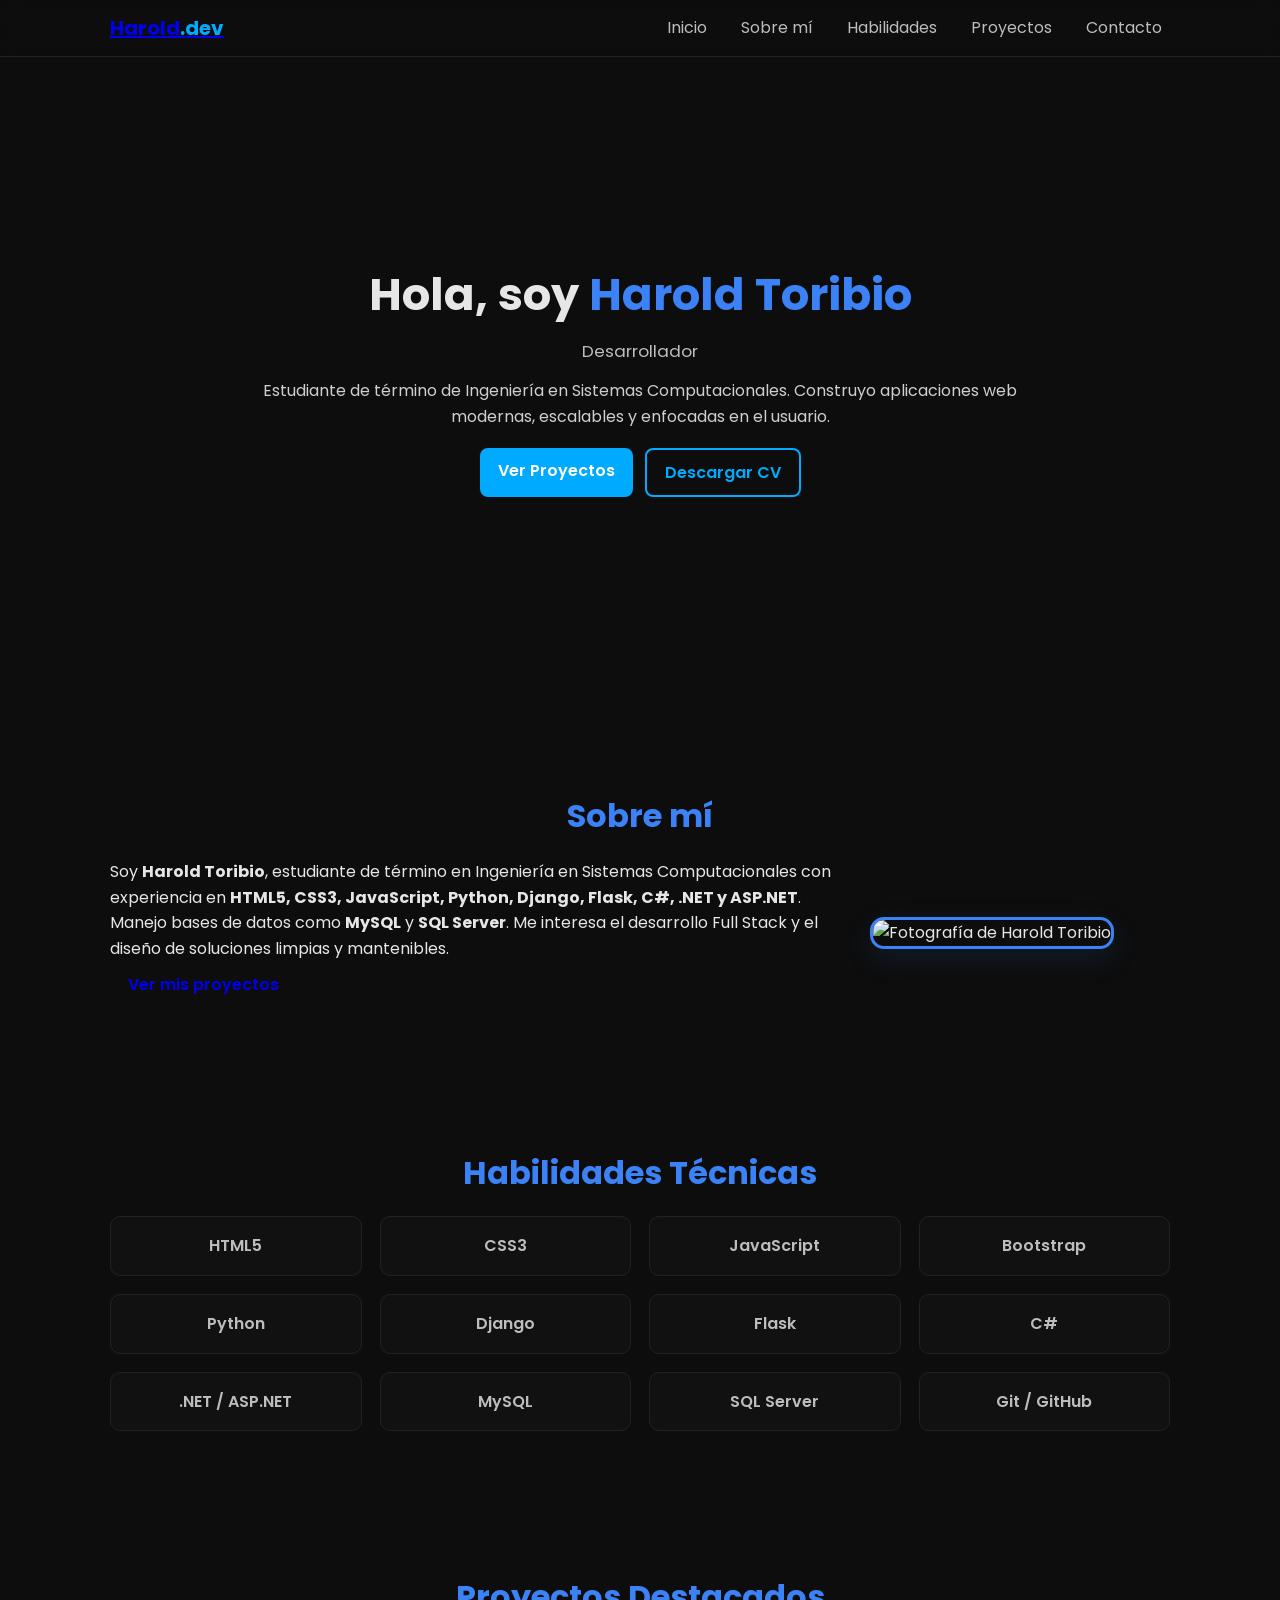
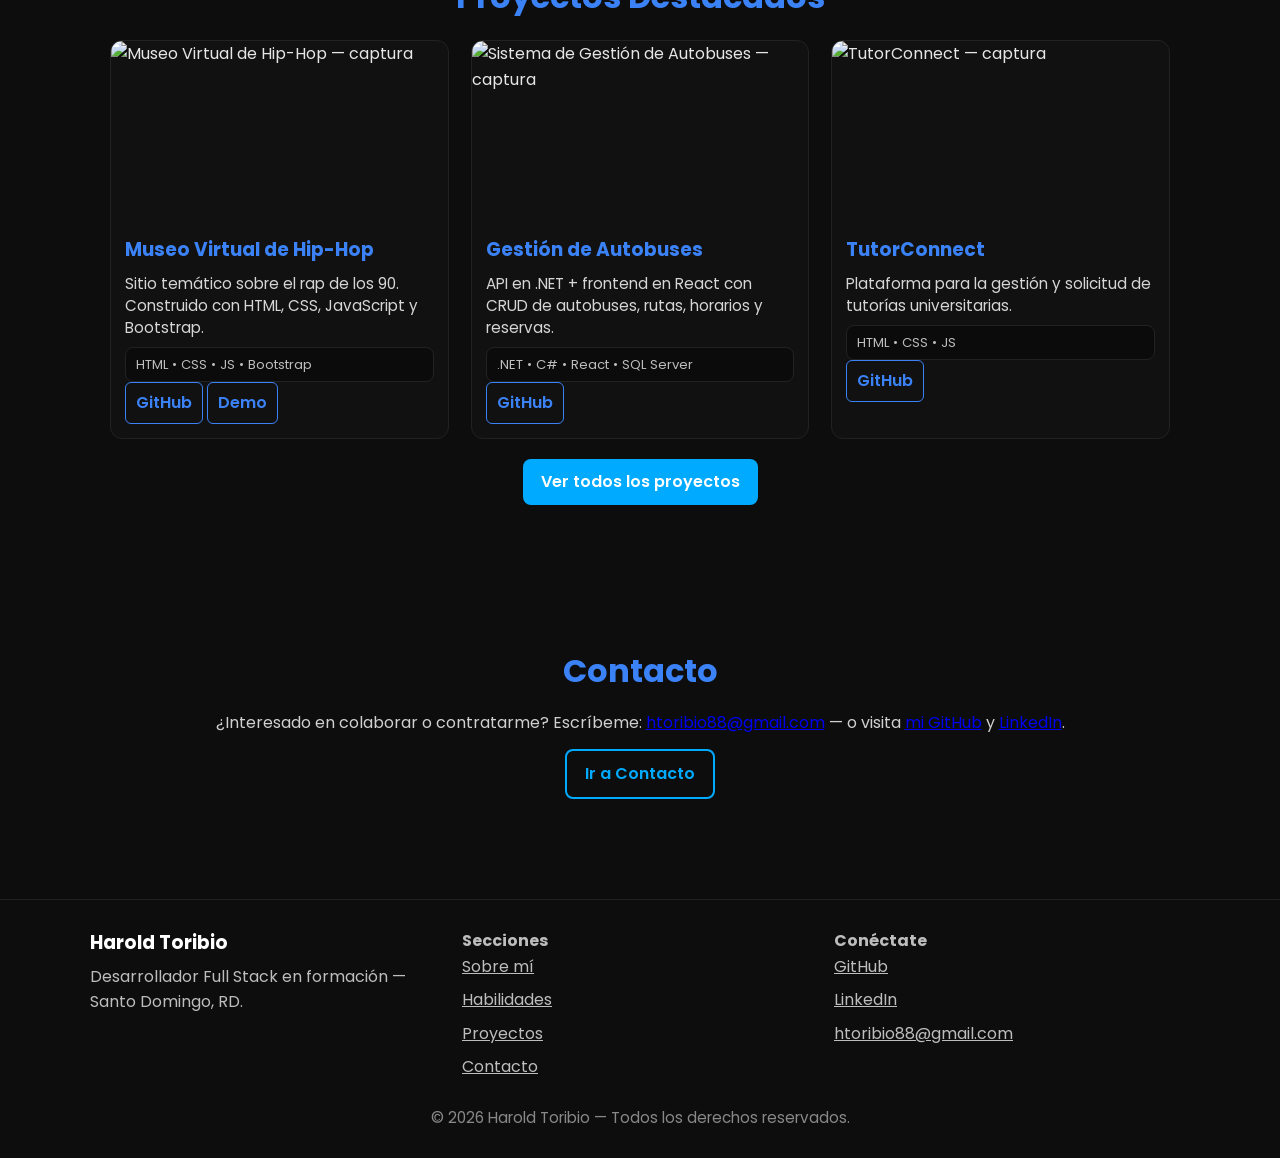
==== index.html @ 95c69c6a "Add files via upload" ====
<!DOCTYPE html>
<html lang="es">
<head>
  <meta charset="utf-8" />
  <meta name="viewport" content="width=device-width, initial-scale=1" />
  <title>Harold Toribio | Desarrollador Full Stack</title>

  <!-- SEO & Social -->
  <meta name="description" content="Portafolio de Harold Toribio — Estudiante de Ingeniería en Sistemas y desarrollador Full Stack. Proyectos en GitHub con .NET, Django, React, Python y JavaScript.">
  <meta name="keywords" content="Harold Toribio, portafolio, desarrollador full stack, Python, JavaScript, .NET, Django, SQL Server, GitHub">
  <meta name="author" content="Harold Toribio">
  <meta property="og:title" content="Portafolio de Harold Toribio">
  <meta property="og:description" content="Proyectos Full Stack, habilidades técnicas y contacto profesional.">
  <meta property="og:type" content="website">
  <meta property="og:url" content="https://haroldtoribio.github.io/">
  <meta property="og:image" content="img/preview.jpg">

  <!-- Favicon -->
  <link rel="icon" href="assets/favicon.png" type="image/png">

  <!-- Fonts & Icons -->
  <link href="https://fonts.googleapis.com/css2?family=Poppins:wght@300;400;600;700&display=swap" rel="stylesheet">
  <link href="https://cdn.jsdelivr.net/npm/remixicon/fonts/remixicon.css" rel="stylesheet">

  <!-- Styles -->
  <link rel="stylesheet" href="style.css">
  <link rel="preload" href="style.css" as="style">

  <!-- Scripts -->
  <script src="main.js" defer></script>
</head>
<body>

  <a class="skip-link" href="#main">Saltar al contenido</a>

  <header role="banner">
    <nav role="navigation" aria-label="Menú principal" class="nav">
      <div class="nav-left">
        <a class="logo" href="index.html">Harold<span class="accent">.dev</span></a>
      </div>

      <button class="menu-btn" aria-label="Abrir menú" aria-expanded="false" aria-controls="primary-navigation">
        <i class="ri-menu-line"></i>
      </button>

      <ul id="primary-navigation" class="nav-links">
        <li><a href="#hero">Inicio</a></li>
        <li><a href="#about">Sobre mí</a></li>
        <li><a href="#skills">Habilidades</a></li>
        <li><a href="#projects">Proyectos</a></li>
        <li><a href="contact.html">Contacto</a></li>
      </ul>
    </nav>
  </header>

  <main id="main" role="main">

    <!-- HERO -->
    <section id="hero" class="hero reveal">
      <div class="container hero-inner">
        <h1>Hola, soy <span class="accent">Harold Toribio</span></h1>
        <p class="typing-text">Desarrollador Full Stack en formación</p>
        <p class="hero-description">
          Estudiante de término de Ingeniería en Sistemas Computacionales. Construyo aplicaciones web modernas, escalables y enfocadas en el usuario.
        </p>

        <div class="hero-actions">
          <a class="btn btn-primary" href="#projects">Ver Proyectos</a>
          <a class="btn btn-secondary" href="Harold-Toribio-CV.pdf" download>Descargar CV</a>
        </div>

        <div class="social-icons" aria-hidden="false">
          <a href="https://github.com/HaroldToribio" target="_blank" aria-label="GitHub"><i class="ri-github-fill"></i></a>
          <a href="https://www.linkedin.com/in/harold-toribio-de-jesus-54bbb8230" target="_blank" aria-label="LinkedIn"><i class="ri-linkedin-box-fill"></i></a>
          <a href="mailto:htoribio88@gmail.com" aria-label="Enviar email"><i class="ri-mail-send-fill"></i></a>
        </div>
      </div>
    </section>

    <!-- ABOUT -->
    <section id="about" class="section reveal" aria-labelledby="about-title">
      <div class="container">
        <h2 id="about-title" class="section-title">Sobre mí</h2>
        <div class="about-inner">
          <div class="about-text">
            <p>
              Soy <strong>Harold Toribio</strong>, estudiante de término en Ingeniería en Sistemas Computacionales con experiencia en
              <strong>HTML5, CSS3, JavaScript, Python, Django, Flask, C#, .NET y ASP.NET</strong>. Manejo bases de datos como <strong>MySQL</strong> y <strong>SQL Server</strong>.
              Me interesa el desarrollo Full Stack y el diseño de soluciones limpias y mantenibles.
            </p>
            <a class="btn btn-about" href="#projects">Ver mis proyectos</a>
          </div>
          <div class="about-img" aria-hidden="true">
            <img src="img/profile.jpg" alt="Fotografía de Harold Toribio" loading="eager">
          </div>
        </div>
      </div>
    </section>

    <!-- SKILLS -->
    <section id="skills" class="section reveal" aria-labelledby="skills-title">
      <div class="container">
        <h2 id="skills-title" class="section-title">Habilidades Técnicas</h2>

        <div class="skills-grid">
          <div class="skill-card">HTML5</div>
          <div class="skill-card">CSS3</div>
          <div class="skill-card">JavaScript</div>
          <div class="skill-card">Bootstrap</div>

          <div class="skill-card">Python</div>
          <div class="skill-card">Django</div>
          <div class="skill-card">Flask</div>

          <div class="skill-card">C#</div>
          <div class="skill-card">.NET / ASP.NET</div>

          <div class="skill-card">MySQL</div>
          <div class="skill-card">SQL Server</div>

          <div class="skill-card">Git / GitHub</div>
        </div>
      </div>
    </section>

    <!-- PROJECTS -->
    <section id="projects" class="section reveal" aria-labelledby="projects-title">
      <div class="container">
        <h2 id="projects-title" class="section-title">Proyectos Destacados</h2>

        <div class="projects-grid">
          <article class="project-card">
            <img src="img/projects/museo.jpg" alt="Museo Virtual de Hip-Hop — captura" loading="lazy">
            <div class="project-content">
              <h3>Museo Virtual de Hip-Hop</h3>
              <p>Sitio temático sobre el rap de los 90. Construido con HTML, CSS, JavaScript y Bootstrap.</p>
              <span class="tech-stack">HTML • CSS • JS • Bootstrap</span>
              <div class="actions">
                <a class="btn btn-project" href="https://github.com/HaroldToribio/MuseoVirtualHipHop" target="_blank" rel="noopener">GitHub</a>
                <a class="btn btn-project" href="#" target="_blank" rel="noopener">Demo</a>
              </div>
            </div>
          </article>

          <article class="project-card">
            <img src="img/projects/buses.jpg" alt="Sistema de Gestión de Autobuses — captura" loading="lazy">
            <div class="project-content">
              <h3>Gestión de Autobuses</h3>
              <p>API en .NET + frontend en React con CRUD de autobuses, rutas, horarios y reservas.</p>
              <span class="tech-stack">.NET • C# • React • SQL Server</span>
              <div class="actions">
                <a class="btn btn-project" href="https://github.com/HaroldToribio/BusManagementSystem" target="_blank" rel="noopener">GitHub</a>
              </div>
            </div>
          </article>

          <article class="project-card">
            <img src="img/projects/tutorconnect.jpg" alt="TutorConnect — captura" loading="lazy">
            <div class="project-content">
              <h3>TutorConnect</h3>
              <p>Plataforma para la gestión y solicitud de tutorías universitarias.</p>
              <span class="tech-stack">HTML • CSS • JS</span>
              <div class="actions">
                <a class="btn btn-project" href="https://github.com/HaroldToribio/TutorConnect" target="_blank" rel="noopener">GitHub</a>
              </div>
            </div>
          </article>
        </div>

        <div style="text-align:center; margin-top:20px;">
          <a class="btn btn-primary" href="projects.html">Ver todos los proyectos</a>
        </div>
      </div>
    </section>

    <!-- CONTACT PREVIEW -->
    <section id="contact-preview" class="section reveal" aria-labelledby="contact-title">
      <div class="container">
        <h2 id="contact-title" class="section-title">Contacto</h2>
        <p style="text-align:center; color:#d0d0d0; max-width:900px; margin:0 auto 14px;">
          ¿Interesado en colaborar o contratarme? Escríbeme: <a href="mailto:htoribio88@gmail.com">htoribio88@gmail.com</a>
          — o visita <a href="https://github.com/HaroldToribio">mi GitHub</a> y <a href="https://www.linkedin.com/in/harold-toribio-de-jesus-54bbb8230">LinkedIn</a>.
        </p>
        <div style="text-align:center;"><a class="btn btn-secondary" href="contact.html">Ir a Contacto</a></div>
      </div>
    </section>

  </main>

  <footer role="contentinfo" class="footer">
    <div class="footer-container">
      <div class="footer-about">
        <h3>Harold Toribio</h3>
        <p>Desarrollador Full Stack en formación — Santo Domingo, RD.</p>
      </div>
      <div class="footer-links">
        <h4>Secciones</h4>
        <ul>
          <li><a href="#about">Sobre mí</a></li>
          <li><a href="#skills">Habilidades</a></li>
          <li><a href="#projects">Proyectos</a></li>
          <li><a href="contact.html">Contacto</a></li>
        </ul>
      </div>
      <div class="footer-social">
        <h4>Conéctate</h4>
        <a href="https://github.com/HaroldToribio" target="_blank" rel="noopener">GitHub</a><br>
        <a href="https://www.linkedin.com/in/harold-toribio-de-jesus-54bbb8230" target="_blank" rel="noopener">LinkedIn</a><br>
        <a href="mailto:htoribio88@gmail.com">htoribio88@gmail.com</a>
      </div>
    </div>

    <p class="footer-copy">© <span id="year"></span> Harold Toribio — Todos los derechos reservados.</p>
  </footer>

  <script>document.getElementById('year').textContent = new Date().getFullYear();</script>
</body>
</html>
---- style.css ----
/* ===========================
   style.css - Portafolio Harold
=========================== */

:root{
  --bg: #0d0d0d;
  --card: #111;
  --muted: #bdbdbd;
  --text: #e6e6e6;
  --accent: #00aaff;
  --accent-2: #3b82f6;
  --border: #222;
  --glass: rgba(14,14,14,0.6);
  --transition: 0.28s ease;
  --container: 1100px;
}

/* Reset */
*{box-sizing:border-box;margin:0;padding:0}
html,body{height:100%}
body{
  font-family:'Poppins',sans-serif;
  background:var(--bg);
  color:var(--text);
  line-height:1.6;
  -webkit-font-smoothing:antialiased;
}

/* Utility */
.container{max-width:var(--container);margin:0 auto;padding:0 20px}
.skip-link{position:absolute;left:10px;top:-50px;background:#000;color:#fff;padding:8px 12px;border-radius:6px;z-index:999}
.skip-link:focus{top:10px}

/* NAV */
header{position:fixed;top:0;left:0;width:100%;background:var(--glass);backdrop-filter:blur(8px);border-bottom:1px solid var(--border);z-index:999}
.nav{max-width:var(--container);margin:0 auto;display:flex;align-items:center;justify-content:space-between;padding:12px 20px}
.logo{font-weight:700;font-size:1.25rem}
.logo .accent{color:var(--accent)}
.menu-btn{display:none;background:transparent;border:none;color:var(--muted);font-size:1.35rem;cursor:pointer}
.nav-links{display:flex;gap:18px;list-style:none;align-items:center}
.nav-links a{color:var(--muted);text-decoration:none;padding:6px 8px;transition:color var(--transition)}
.nav-links a:hover{color:var(--accent)}
.nav-links.active{display:flex}

/* HERO */
.hero{min-height:80vh;display:flex;align-items:center;justify-content:center;padding:120px 0 60px;text-align:center}
.hero-inner{max-width:900px;margin:0 auto}
.hero h1{font-size:2.8rem;margin-bottom:8px}
.accent{color:var(--accent-2)}
.typing-text{font-size:1.05rem;color:var(--muted);height:28px;margin-bottom:12px;white-space:nowrap;overflow:hidden}
.hero-description{color:#cfcfcf;margin-top:12px;max-width:760px;margin-left:auto;margin-right:auto}
.hero-actions{margin-top:18px;display:flex;gap:12px;justify-content:center;flex-wrap:wrap}

/* Buttons */
.btn{display:inline-block;padding:10px 18px;border-radius:8px;font-weight:600;cursor:pointer;text-decoration:none}
.btn-primary{background:var(--accent);color:#fff}
.btn-primary:hover{transform:translateY(-3px);background:#0088cc}
.btn-secondary{background:transparent;color:var(--accent);border:2px solid var(--accent)}
.btn-secondary:hover{background:var(--accent);color:#000}
.btn-project{padding:7px 10px;border-radius:6px;background:transparent;border:1px solid var(--accent-2);color:var(--accent-2);text-decoration:none}
.btn-project:hover{background:var(--accent-2);color:#000}

/* Social icons */
.social-icons{display:flex;gap:10px;justify-content:center;margin-top:12px}
.social-icons a{color:var(--muted);font-size:1.2rem;padding:6px;border-radius:8px}
.social-icons a:hover{color:var(--accent-2);transform:translateY(-3px)}

/* Sections */
.section{padding:70px 0}
.section-title{text-align:center;font-size:2rem;color:var(--accent-2);margin-bottom:14px}

/* ABOUT */
.about-inner{display:flex;gap:30px;align-items:center;justify-content:space-between;margin-top:18px}
.about-text{flex:1}
.about-img{flex:0 0 300px}
.about-img img{width:300px;height:300px;object-fit:cover;border-radius:14px;border:3px solid var(--accent-2);box-shadow:0 10px 30px rgba(59,130,246,0.12)}

/* SKILLS */
.skills-grid{display:grid;grid-template-columns:repeat(auto-fit,minmax(140px,1fr));gap:18px;max-width:var(--container);margin:18px auto 0}
.skill-card{background:var(--card);border:1px solid var(--border);padding:16px;border-radius:10px;text-align:center;font-weight:600;color:var(--muted);transition:transform var(--transition),box-shadow var(--transition)}
.skill-card:hover{transform:translateY(-6px);box-shadow:0 12px 30px rgba(0,0,0,0.5);border-color:var(--accent-2);color:#fff}

/* PROJECTS */
.projects-grid{display:grid;grid-template-columns:repeat(auto-fit,minmax(300px,1fr));gap:22px;max-width:var(--container);margin:18px auto 0}
.project-card{background:var(--card);border:1px solid var(--border);border-radius:12px;overflow:hidden;display:flex;flex-direction:column;transition:transform var(--transition),box-shadow var(--transition),border-color var(--transition)}
.project-card img{width:100%;height:180px;object-fit:cover;display:block}
.project-content{padding:14px;display:flex;flex-direction:column;flex:1}
.project-content h3{color:var(--accent-2);margin-bottom:8px}
.project-content p{color:#d6d6d6;font-size:0.95rem;line-height:1.45;margin-bottom:8px}
.tech-stack{display:inline-block;background:#0b0b0b;padding:6px 10px;border-radius:8px;font-size:0.82rem;color:var(--muted);border:1px solid var(--border)}
.project-card:hover{transform:translateY(-8px);border-color:var(--accent-2);box-shadow:0 14px 40px rgba(59,130,246,0.12)}

/* CONTACT PREVIEW */
.contact-preview p{color:#d0d0d0;text-align:center}

/* FOOTER */
.footer{border-top:1px solid var(--border);padding:28px 20px;margin-top:30px;color:#bdbdbd}
.footer-container{max-width:var(--container);margin:0 auto;display:grid;grid-template-columns:repeat(auto-fit,minmax(220px,1fr));gap:16px;padding-bottom:10px}
.footer-about h3{color:#fff;margin-bottom:6px}
.footer-links ul{list-style:none;padding:0}
.footer-links ul li{margin-bottom:8px}
.footer-links a{color:var(--muted)}
.footer-social a{color:var(--muted);display:inline-block;margin-bottom:8px}
.footer-copy{text-align:center;color:#888;font-size:0.95rem;margin-top:8px}

/* REVEAL ANIMATION */
.reveal{opacity:0;transform:translateY(24px);transition:opacity 0.7s ease,transform 0.7s ease}
.reveal.active{opacity:1;transform:translateY(0)}

/* TYPING fallback */
.typing-text{white-space:nowrap;overflow:hidden}

/* Focus visible */
:focus{outline:3px solid #3498db;outline-offset:4px}

/* Prefers reduced motion */
@media (prefers-reduced-motion: reduce){*{animation:none!important;transition:none!important;scroll-behavior:auto!important}}

/* RESPONSIVE */
/* mobile */
@media (max-width:760px){
  .menu-btn{display:block}
  .nav-links{display:none;position:absolute;top:64px;right:18px;background:#0b0b0b;padding:16px;border-radius:8px;flex-direction:column;gap:10px;width:220px}
  .nav-links.active{display:flex}
  .about-inner{flex-direction:column-reverse;gap:18px;text-align:center}
  .about-img{width:220px;flex:0 0 220px;margin:0 auto}
  .skills-grid{grid-template-columns:repeat(2,1fr)}
  .projects-grid{grid-template-columns:1fr}
  section{padding:60px 16px}
}
/* very small */
@media (max-width:420px){
  .hero h1{font-size:1.6rem}
  .about-img{width:160px;flex:0 0 160px}
  .skill-card{padding:12px}
}

/* Additional responsive breakpoints */
@media (min-width: 761px) and (max-width: 1000px){
  .skills-grid{grid-template-columns:repeat(3,1fr)}
  .projects-grid{grid-template-columns:repeat(2,1fr)}
}
@media (min-width: 1001px) and (max-width: 1400px){
  .skills-grid{grid-template-columns:repeat(4,1fr)}
  .projects-grid{grid-template-columns:repeat(3,1fr)}
}
---- style.css ----
/* ===========================
   style.css - Portafolio Harold
=========================== */

:root{
  --bg: #0d0d0d;
  --card: #111;
  --muted: #bdbdbd;
  --text: #e6e6e6;
  --accent: #00aaff;
  --accent-2: #3b82f6;
  --border: #222;
  --glass: rgba(14,14,14,0.6);
  --transition: 0.28s ease;
  --container: 1100px;
}

/* Reset */
*{box-sizing:border-box;margin:0;padding:0}
html,body{height:100%}
body{
  font-family:'Poppins',sans-serif;
  background:var(--bg);
  color:var(--text);
  line-height:1.6;
  -webkit-font-smoothing:antialiased;
}

/* Utility */
.container{max-width:var(--container);margin:0 auto;padding:0 20px}
.skip-link{position:absolute;left:10px;top:-50px;background:#000;color:#fff;padding:8px 12px;border-radius:6px;z-index:999}
.skip-link:focus{top:10px}

/* NAV */
header{position:fixed;top:0;left:0;width:100%;background:var(--glass);backdrop-filter:blur(8px);border-bottom:1px solid var(--border);z-index:999}
.nav{max-width:var(--container);margin:0 auto;display:flex;align-items:center;justify-content:space-between;padding:12px 20px}
.logo{font-weight:700;font-size:1.25rem}
.logo .accent{color:var(--accent)}
.menu-btn{display:none;background:transparent;border:none;color:var(--muted);font-size:1.35rem;cursor:pointer}
.nav-links{display:flex;gap:18px;list-style:none;align-items:center}
.nav-links a{color:var(--muted);text-decoration:none;padding:6px 8px;transition:color var(--transition)}
.nav-links a:hover{color:var(--accent)}
.nav-links.active{display:flex}

/* HERO */
.hero{min-height:80vh;display:flex;align-items:center;justify-content:center;padding:120px 0 60px;text-align:center}
.hero-inner{max-width:900px;margin:0 auto}
.hero h1{font-size:2.8rem;margin-bottom:8px}
.accent{color:var(--accent-2)}
.typing-text{font-size:1.05rem;color:var(--muted);height:28px;margin-bottom:12px;white-space:nowrap;overflow:hidden}
.hero-description{color:#cfcfcf;margin-top:12px;max-width:760px;margin-left:auto;margin-right:auto}
.hero-actions{margin-top:18px;display:flex;gap:12px;justify-content:center;flex-wrap:wrap}

/* Buttons */
.btn{display:inline-block;padding:10px 18px;border-radius:8px;font-weight:600;cursor:pointer;text-decoration:none}
.btn-primary{background:var(--accent);color:#fff}
.btn-primary:hover{transform:translateY(-3px);background:#0088cc}
.btn-secondary{background:transparent;color:var(--accent);border:2px solid var(--accent)}
.btn-secondary:hover{background:var(--accent);color:#000}
.btn-project{padding:7px 10px;border-radius:6px;background:transparent;border:1px solid var(--accent-2);color:var(--accent-2);text-decoration:none}
.btn-project:hover{background:var(--accent-2);color:#000}

/* Social icons */
.social-icons{display:flex;gap:10px;justify-content:center;margin-top:12px}
.social-icons a{color:var(--muted);font-size:1.2rem;padding:6px;border-radius:8px}
.social-icons a:hover{color:var(--accent-2);transform:translateY(-3px)}

/* Sections */
.section{padding:70px 0}
.section-title{text-align:center;font-size:2rem;color:var(--accent-2);margin-bottom:14px}

/* ABOUT */
.about-inner{display:flex;gap:30px;align-items:center;justify-content:space-between;margin-top:18px}
.about-text{flex:1}
.about-img{flex:0 0 300px}
.about-img img{width:300px;height:300px;object-fit:cover;border-radius:14px;border:3px solid var(--accent-2);box-shadow:0 10px 30px rgba(59,130,246,0.12)}

/* SKILLS */
.skills-grid{display:grid;grid-template-columns:repeat(auto-fit,minmax(140px,1fr));gap:18px;max-width:var(--container);margin:18px auto 0}
.skill-card{background:var(--card);border:1px solid var(--border);padding:16px;border-radius:10px;text-align:center;font-weight:600;color:var(--muted);transition:transform var(--transition),box-shadow var(--transition)}
.skill-card:hover{transform:translateY(-6px);box-shadow:0 12px 30px rgba(0,0,0,0.5);border-color:var(--accent-2);color:#fff}

/* PROJECTS */
.projects-grid{display:grid;grid-template-columns:repeat(auto-fit,minmax(300px,1fr));gap:22px;max-width:var(--container);margin:18px auto 0}
.project-card{background:var(--card);border:1px solid var(--border);border-radius:12px;overflow:hidden;display:flex;flex-direction:column;transition:transform var(--transition),box-shadow var(--transition),border-color var(--transition)}
.project-card img{width:100%;height:180px;object-fit:cover;display:block}
.project-content{padding:14px;display:flex;flex-direction:column;flex:1}
.project-content h3{color:var(--accent-2);margin-bottom:8px}
.project-content p{color:#d6d6d6;font-size:0.95rem;line-height:1.45;margin-bottom:8px}
.tech-stack{display:inline-block;background:#0b0b0b;padding:6px 10px;border-radius:8px;font-size:0.82rem;color:var(--muted);border:1px solid var(--border)}
.project-card:hover{transform:translateY(-8px);border-color:var(--accent-2);box-shadow:0 14px 40px rgba(59,130,246,0.12)}

/* CONTACT PREVIEW */
.contact-preview p{color:#d0d0d0;text-align:center}

/* FOOTER */
.footer{border-top:1px solid var(--border);padding:28px 20px;margin-top:30px;color:#bdbdbd}
.footer-container{max-width:var(--container);margin:0 auto;display:grid;grid-template-columns:repeat(auto-fit,minmax(220px,1fr));gap:16px;padding-bottom:10px}
.footer-about h3{color:#fff;margin-bottom:6px}
.footer-links ul{list-style:none;padding:0}
.footer-links ul li{margin-bottom:8px}
.footer-links a{color:var(--muted)}
.footer-social a{color:var(--muted);display:inline-block;margin-bottom:8px}
.footer-copy{text-align:center;color:#888;font-size:0.95rem;margin-top:8px}

/* REVEAL ANIMATION */
.reveal{opacity:0;transform:translateY(24px);transition:opacity 0.7s ease,transform 0.7s ease}
.reveal.active{opacity:1;transform:translateY(0)}

/* TYPING fallback */
.typing-text{white-space:nowrap;overflow:hidden}

/* Focus visible */
:focus{outline:3px solid #3498db;outline-offset:4px}

/* Prefers reduced motion */
@media (prefers-reduced-motion: reduce){*{animation:none!important;transition:none!important;scroll-behavior:auto!important}}

/* RESPONSIVE */
/* mobile */
@media (max-width:760px){
  .menu-btn{display:block}
  .nav-links{display:none;position:absolute;top:64px;right:18px;background:#0b0b0b;padding:16px;border-radius:8px;flex-direction:column;gap:10px;width:220px}
  .nav-links.active{display:flex}
  .about-inner{flex-direction:column-reverse;gap:18px;text-align:center}
  .about-img{width:220px;flex:0 0 220px;margin:0 auto}
  .skills-grid{grid-template-columns:repeat(2,1fr)}
  .projects-grid{grid-template-columns:1fr}
  section{padding:60px 16px}
}
/* very small */
@media (max-width:420px){
  .hero h1{font-size:1.6rem}
  .about-img{width:160px;flex:0 0 160px}
  .skill-card{padding:12px}
}

/* Additional responsive breakpoints */
@media (min-width: 761px) and (max-width: 1000px){
  .skills-grid{grid-template-columns:repeat(3,1fr)}
  .projects-grid{grid-template-columns:repeat(2,1fr)}
}
@media (min-width: 1001px) and (max-width: 1400px){
  .skills-grid{grid-template-columns:repeat(4,1fr)}
  .projects-grid{grid-template-columns:repeat(3,1fr)}
}
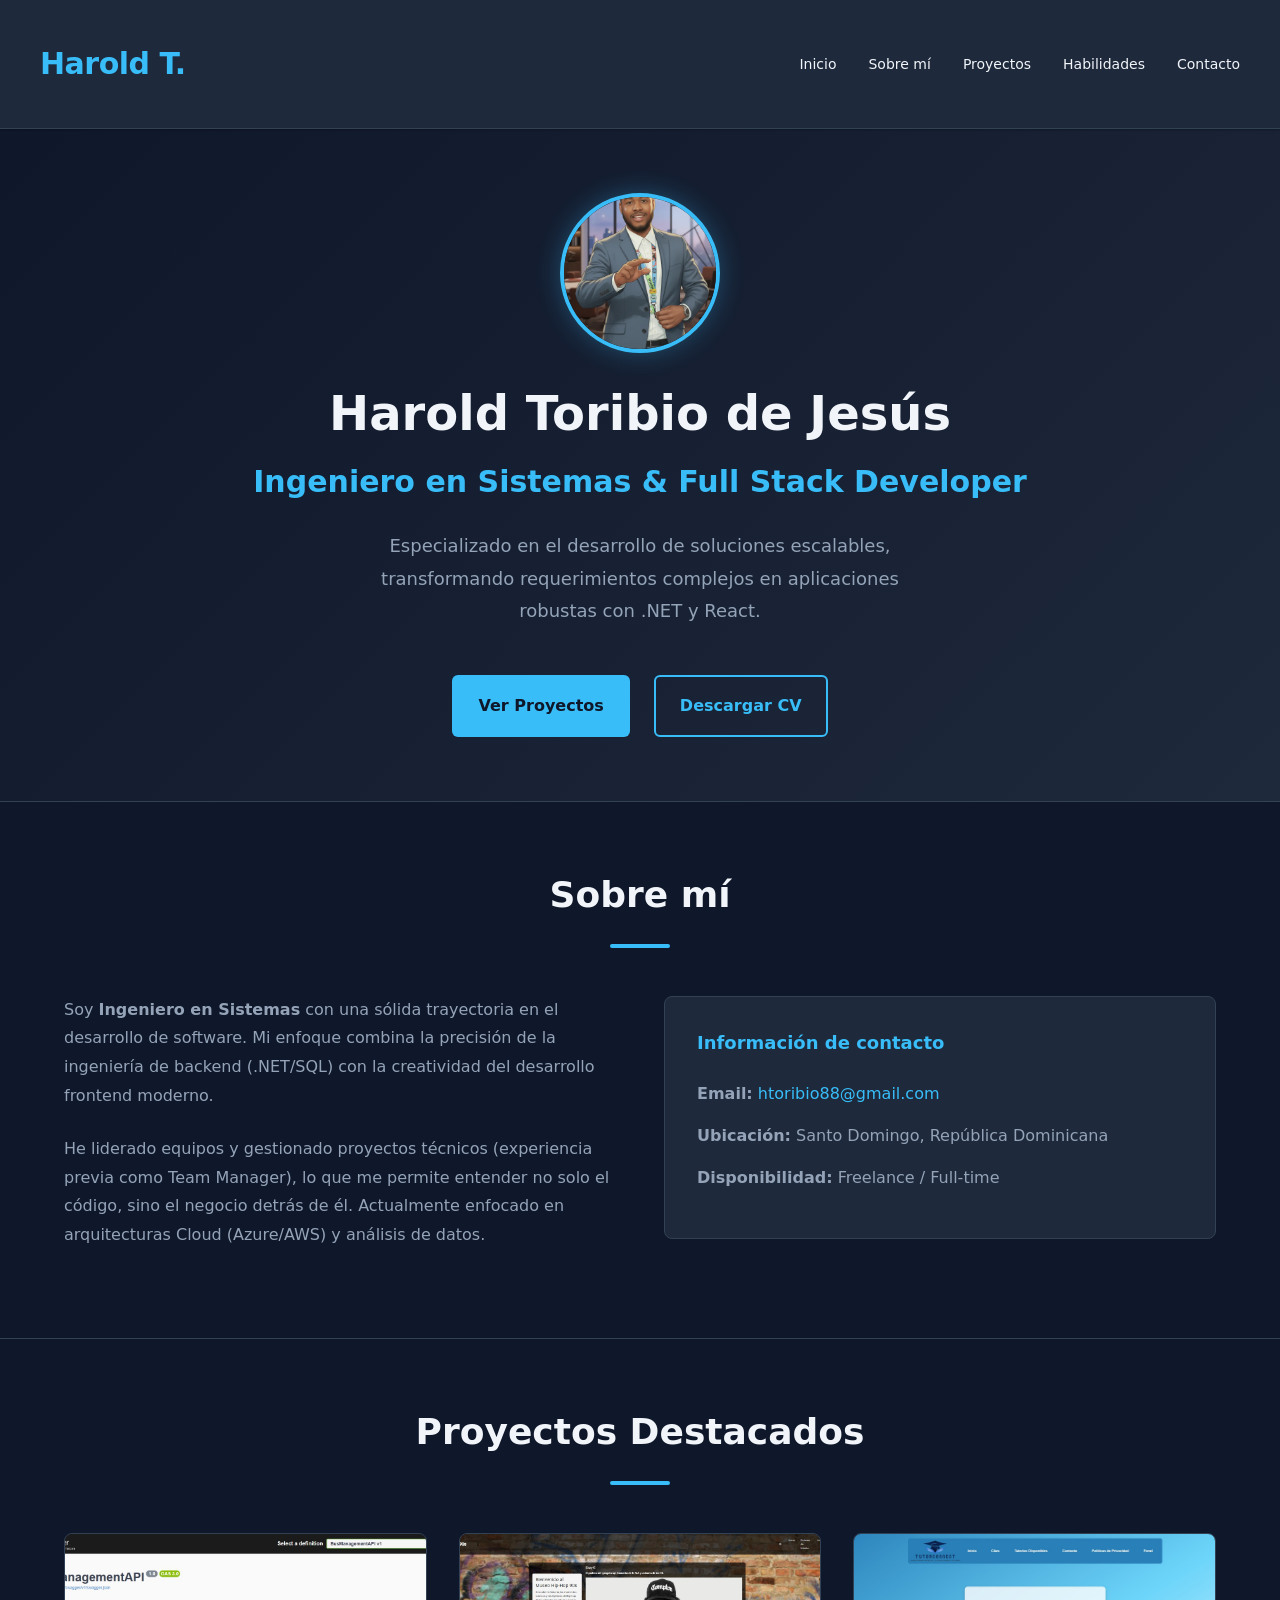
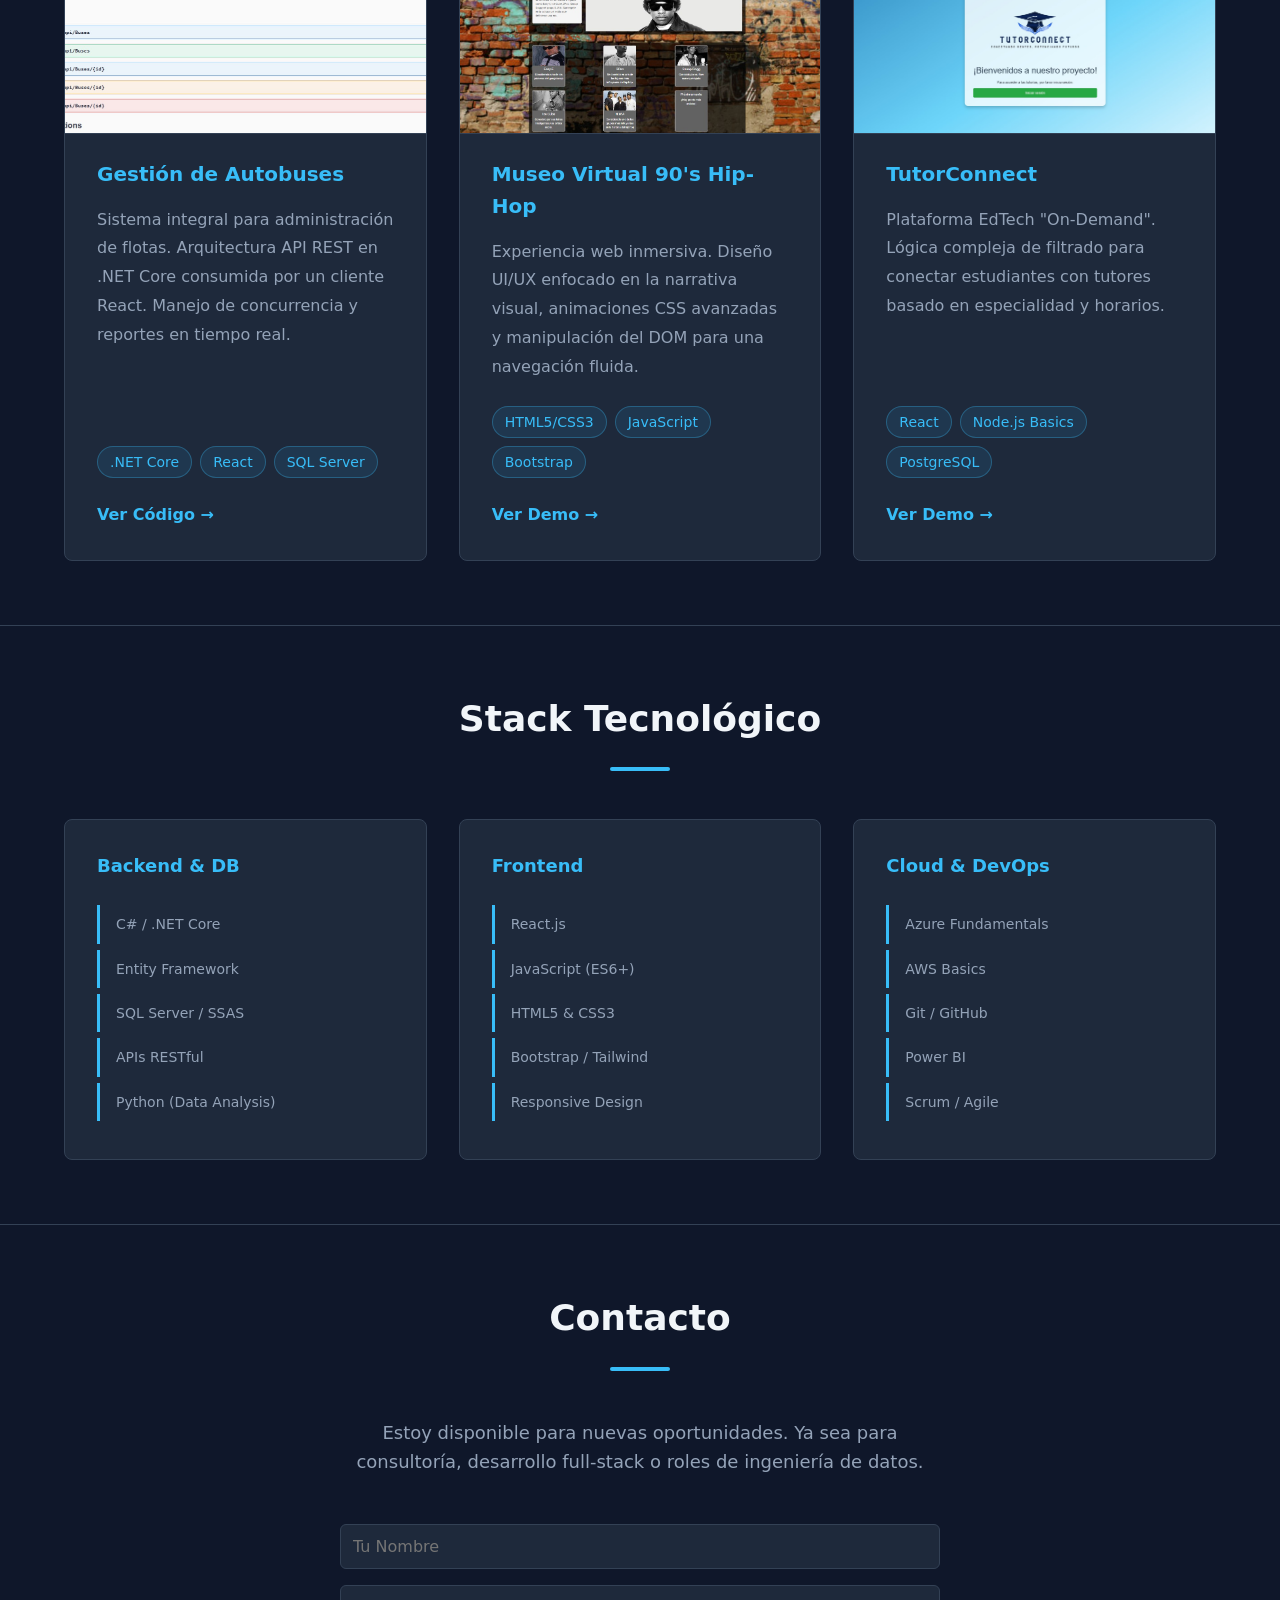
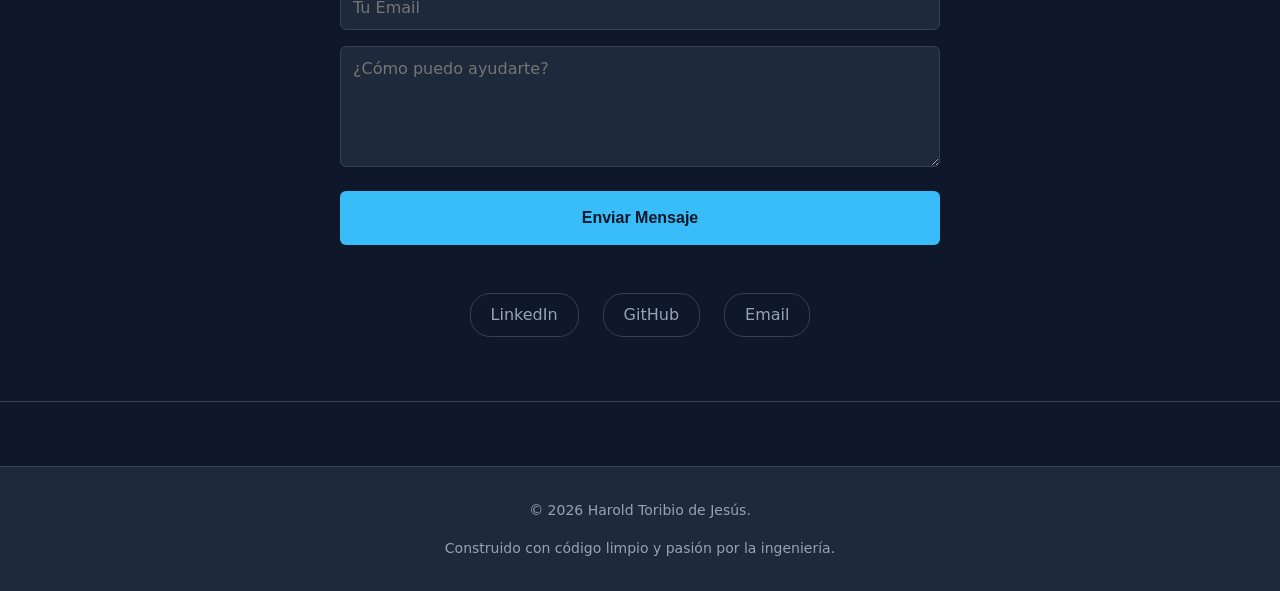
==== commit 11ec3d69: "Portafolio v2 - Reconstruccion completa" ====
--- a/index.html
+++ b/index.html
@@ -1,218 +1,236 @@
 <!DOCTYPE html>
 <html lang="es">
 <head>
-  <meta charset="utf-8" />
-  <meta name="viewport" content="width=device-width, initial-scale=1" />
-  <title>Harold Toribio | Desarrollador Full Stack</title>
-
-  <!-- SEO & Social -->
-  <meta name="description" content="Portafolio de Harold Toribio — Estudiante de Ingeniería en Sistemas y desarrollador Full Stack. Proyectos en GitHub con .NET, Django, React, Python y JavaScript.">
-  <meta name="keywords" content="Harold Toribio, portafolio, desarrollador full stack, Python, JavaScript, .NET, Django, SQL Server, GitHub">
-  <meta name="author" content="Harold Toribio">
-  <meta property="og:title" content="Portafolio de Harold Toribio">
-  <meta property="og:description" content="Proyectos Full Stack, habilidades técnicas y contacto profesional.">
-  <meta property="og:type" content="website">
-  <meta property="og:url" content="https://haroldtoribio.github.io/">
-  <meta property="og:image" content="img/preview.jpg">
-
-  <!-- Favicon -->
-  <link rel="icon" href="assets/favicon.png" type="image/png">
-
-  <!-- Fonts & Icons -->
-  <link href="https://fonts.googleapis.com/css2?family=Poppins:wght@300;400;600;700&display=swap" rel="stylesheet">
-  <link href="https://cdn.jsdelivr.net/npm/remixicon/fonts/remixicon.css" rel="stylesheet">
-
-  <!-- Styles -->
+  <meta charset="UTF-8">
+  <meta name="viewport" content="width=device-width, initial-scale=1.0">
+  
+  <meta name="description" content="Portafolio de Harold Toribio - Ingeniero en Sistemas & Full Stack Developer especializado en .NET y React.">
+  <meta property="og:title" content="Harold Toribio | Full Stack Developer">
+  <meta property="og:description" content="Ingeniero en Sistemas especializado en soluciones escalables .NET y React. Mira mis proyectos.">
+  <meta property="og:image" content="img/profile.webp"> <meta property="og:type" content="website">
+
+  <title>Harold Toribio | Full Stack Developer</title>
+  
   <link rel="stylesheet" href="style.css">
-  <link rel="preload" href="style.css" as="style">
-
-  <!-- Scripts -->
-  <script src="main.js" defer></script>
+  
+  <link rel="icon" type="image/png" href="img/icons/favicon.png"> 
 </head>
 <body>
 
-  <a class="skip-link" href="#main">Saltar al contenido</a>
-
-  <header role="banner">
-    <nav role="navigation" aria-label="Menú principal" class="nav">
-      <div class="nav-left">
-        <a class="logo" href="index.html">Harold<span class="accent">.dev</span></a>
-      </div>
-
-      <button class="menu-btn" aria-label="Abrir menú" aria-expanded="false" aria-controls="primary-navigation">
-        <i class="ri-menu-line"></i>
+  <header class="header">
+    <nav class="navbar container">
+      <div class="logo">Harold T.</div>
+      
+      <button class="menu-toggle" id="menuToggle" aria-label="Abrir menú">
+        <span></span>
+        <span></span>
+        <span></span>
       </button>
 
-      <ul id="primary-navigation" class="nav-links">
-        <li><a href="#hero">Inicio</a></li>
-        <li><a href="#about">Sobre mí</a></li>
-        <li><a href="#skills">Habilidades</a></li>
-        <li><a href="#projects">Proyectos</a></li>
-        <li><a href="contact.html">Contacto</a></li>
+      <ul class="nav-menu" id="navMenu">
+        <li><a href="#inicio">Inicio</a></li>
+        <li><a href="#sobre-mi">Sobre mí</a></li>
+        <li><a href="#proyectos">Proyectos</a></li>
+        <li><a href="#habilidades">Habilidades</a></li>
+        <li><a href="#contacto">Contacto</a></li>
       </ul>
     </nav>
   </header>
 
-  <main id="main" role="main">
-
-    <!-- HERO -->
-    <section id="hero" class="hero reveal">
-      <div class="container hero-inner">
-        <h1>Hola, soy <span class="accent">Harold Toribio</span></h1>
-        <p class="typing-text">Desarrollador Full Stack en formación</p>
-        <p class="hero-description">
-          Estudiante de término de Ingeniería en Sistemas Computacionales. Construyo aplicaciones web modernas, escalables y enfocadas en el usuario.
-        </p>
-
-        <div class="hero-actions">
-          <a class="btn btn-primary" href="#projects">Ver Proyectos</a>
-          <a class="btn btn-secondary" href="Harold-Toribio-CV.pdf" download>Descargar CV</a>
-        </div>
-
-        <div class="social-icons" aria-hidden="false">
-          <a href="https://github.com/HaroldToribio" target="_blank" aria-label="GitHub"><i class="ri-github-fill"></i></a>
-          <a href="https://www.linkedin.com/in/harold-toribio-de-jesus-54bbb8230" target="_blank" aria-label="LinkedIn"><i class="ri-linkedin-box-fill"></i></a>
-          <a href="mailto:htoribio88@gmail.com" aria-label="Enviar email"><i class="ri-mail-send-fill"></i></a>
-        </div>
-      </div>
-    </section>
-
-    <!-- ABOUT -->
-    <section id="about" class="section reveal" aria-labelledby="about-title">
-      <div class="container">
-        <h2 id="about-title" class="section-title">Sobre mí</h2>
-        <div class="about-inner">
+  <main>
+    <section id="inicio" class="hero">
+      <div class="container">
+        <div class="hero-content">
+          
+          <div class="hero-profile-img">
+            <img src="img/profile.webp" alt="Harold Toribio" onerror="this.src='img/profile.jpg'">
+          </div>
+
+          <h1 class="hero-title">Harold Toribio de Jesús</h1>
+          <p class="hero-subtitle">Ingeniero en Sistemas &amp; Full Stack Developer</p>
+          <p class="hero-description">
+            Especializado en el desarrollo de soluciones escalables, transformando requerimientos complejos en aplicaciones robustas con .NET y React.
+          </p>
+          
+          <div class="hero-buttons">
+            <a href="#proyectos" class="btn btn-primary">Ver Proyectos</a>
+            <a href="Harold-Toribio-CV.pdf" class="btn btn-secondary" download>Descargar CV</a>
+          </div>
+        </div>
+      </div>
+    </section>
+
+    <section id="sobre-mi" class="about">
+      <div class="container">
+        <h2 class="section-title">Sobre mí</h2>
+        <div class="about-content">
           <div class="about-text">
             <p>
-              Soy <strong>Harold Toribio</strong>, estudiante de término en Ingeniería en Sistemas Computacionales con experiencia en
-              <strong>HTML5, CSS3, JavaScript, Python, Django, Flask, C#, .NET y ASP.NET</strong>. Manejo bases de datos como <strong>MySQL</strong> y <strong>SQL Server</strong>.
-              Me interesa el desarrollo Full Stack y el diseño de soluciones limpias y mantenibles.
-            </p>
-            <a class="btn btn-about" href="#projects">Ver mis proyectos</a>
-          </div>
-          <div class="about-img" aria-hidden="true">
-            <img src="img/profile.jpg" alt="Fotografía de Harold Toribio" loading="eager">
-          </div>
-        </div>
-      </div>
-    </section>
-
-    <!-- SKILLS -->
-    <section id="skills" class="section reveal" aria-labelledby="skills-title">
-      <div class="container">
-        <h2 id="skills-title" class="section-title">Habilidades Técnicas</h2>
-
+              Soy <strong>Ingeniero en Sistemas</strong> con una sólida trayectoria en el desarrollo de software. Mi enfoque combina la precisión de la ingeniería de backend (.NET/SQL) con la creatividad del desarrollo frontend moderno.
+            </p>
+            <p>
+              He liderado equipos y gestionado proyectos técnicos (experiencia previa como Team Manager), lo que me permite entender no solo el código, sino el negocio detrás de él. Actualmente enfocado en arquitecturas Cloud (Azure/AWS) y análisis de datos.
+            </p>
+          </div>
+          <div class="about-info">
+            <h3>Información de contacto</h3>
+            <p><strong>Email:</strong> <a href="mailto:htoribio88@gmail.com">htoribio88@gmail.com</a></p>
+            <p><strong>Ubicación:</strong> Santo Domingo, República Dominicana</p>
+            <p><strong>Disponibilidad:</strong> Freelance / Full-time</p>
+          </div>
+        </div>
+      </div>
+    </section>
+
+    <section id="proyectos" class="projects">
+      <div class="container">
+        <h2 class="section-title">Proyectos Destacados</h2>
+        <div class="projects-grid">
+
+          <article class="project-card">
+            <div class="card-image">
+              <img src="img/projects/buses.jpg" alt="Sistema de Gestión de Autobuses" class="project-img">
+            </div>
+            
+            <div class="project-header">
+              <h3>Gestión de Autobuses</h3>
+            </div>
+            <p class="project-description">
+              Sistema integral para administración de flotas. Arquitectura API REST en .NET Core consumida por un cliente React. Manejo de concurrencia y reportes en tiempo real.
+            </p>
+            <div class="project-tech">
+              <span class="tech-tag">.NET Core</span>
+              <span class="tech-tag">React</span>
+              <span class="tech-tag">SQL Server</span>
+            </div>
+            <a href="#" class="project-link">Ver Código →</a>
+          </article>
+
+          <article class="project-card">
+            <div class="card-image">
+               <img src="img/projects/museo.jpg" alt="Museo Virtual Hip Hop" class="project-img">
+            </div>
+
+            <div class="project-header">
+              <h3>Museo Virtual 90's Hip-Hop</h3>
+            </div>
+            <p class="project-description">
+              Experiencia web inmersiva. Diseño UI/UX enfocado en la narrativa visual, animaciones CSS avanzadas y manipulación del DOM para una navegación fluida.
+            </p>
+            <div class="project-tech">
+              <span class="tech-tag">HTML5/CSS3</span>
+              <span class="tech-tag">JavaScript</span>
+              <span class="tech-tag">Bootstrap</span>
+            </div>
+            <a href="https://haroldtoribio.github.io/MuseoVirtualHipHop/" class="project-link" target="_blank">Ver Demo →</a>
+          </article>
+
+          <article class="project-card">
+            <div class="card-image">
+               <img src="img/projects/tutorconnect.jpg" alt="Plataforma TutorConnect" class="project-img">
+            </div>
+
+            <div class="project-header">
+              <h3>TutorConnect</h3>
+            </div>
+            <p class="project-description">
+              Plataforma EdTech "On-Demand". Lógica compleja de filtrado para conectar estudiantes con tutores basado en especialidad y horarios.
+            </p>
+            <div class="project-tech">
+              <span class="tech-tag">React</span>
+              <span class="tech-tag">Node.js Basics</span>
+              <span class="tech-tag">PostgreSQL</span>
+            </div>
+            <a href="https://haroldtoribio.github.io/TutorConnect/" class="project-link" target="_blank">Ver Demo →</a>
+          </article>
+
+        </div>
+      </div>
+    </section>
+
+    <section id="habilidades" class="skills">
+      <div class="container">
+        <h2 class="section-title">Stack Tecnológico</h2>
         <div class="skills-grid">
-          <div class="skill-card">HTML5</div>
-          <div class="skill-card">CSS3</div>
-          <div class="skill-card">JavaScript</div>
-          <div class="skill-card">Bootstrap</div>
-
-          <div class="skill-card">Python</div>
-          <div class="skill-card">Django</div>
-          <div class="skill-card">Flask</div>
-
-          <div class="skill-card">C#</div>
-          <div class="skill-card">.NET / ASP.NET</div>
-
-          <div class="skill-card">MySQL</div>
-          <div class="skill-card">SQL Server</div>
-
-          <div class="skill-card">Git / GitHub</div>
-        </div>
-      </div>
-    </section>
-
-    <!-- PROJECTS -->
-    <section id="projects" class="section reveal" aria-labelledby="projects-title">
-      <div class="container">
-        <h2 id="projects-title" class="section-title">Proyectos Destacados</h2>
-
-        <div class="projects-grid">
-          <article class="project-card">
-            <img src="img/projects/museo.jpg" alt="Museo Virtual de Hip-Hop — captura" loading="lazy">
-            <div class="project-content">
-              <h3>Museo Virtual de Hip-Hop</h3>
-              <p>Sitio temático sobre el rap de los 90. Construido con HTML, CSS, JavaScript y Bootstrap.</p>
-              <span class="tech-stack">HTML • CSS • JS • Bootstrap</span>
-              <div class="actions">
-                <a class="btn btn-project" href="https://github.com/HaroldToribio/MuseoVirtualHipHop" target="_blank" rel="noopener">GitHub</a>
-                <a class="btn btn-project" href="#" target="_blank" rel="noopener">Demo</a>
-              </div>
-            </div>
-          </article>
-
-          <article class="project-card">
-            <img src="img/projects/buses.jpg" alt="Sistema de Gestión de Autobuses — captura" loading="lazy">
-            <div class="project-content">
-              <h3>Gestión de Autobuses</h3>
-              <p>API en .NET + frontend en React con CRUD de autobuses, rutas, horarios y reservas.</p>
-              <span class="tech-stack">.NET • C# • React • SQL Server</span>
-              <div class="actions">
-                <a class="btn btn-project" href="https://github.com/HaroldToribio/BusManagementSystem" target="_blank" rel="noopener">GitHub</a>
-              </div>
-            </div>
-          </article>
-
-          <article class="project-card">
-            <img src="img/projects/tutorconnect.jpg" alt="TutorConnect — captura" loading="lazy">
-            <div class="project-content">
-              <h3>TutorConnect</h3>
-              <p>Plataforma para la gestión y solicitud de tutorías universitarias.</p>
-              <span class="tech-stack">HTML • CSS • JS</span>
-              <div class="actions">
-                <a class="btn btn-project" href="https://github.com/HaroldToribio/TutorConnect" target="_blank" rel="noopener">GitHub</a>
-              </div>
-            </div>
-          </article>
-        </div>
-
-        <div style="text-align:center; margin-top:20px;">
-          <a class="btn btn-primary" href="projects.html">Ver todos los proyectos</a>
-        </div>
-      </div>
-    </section>
-
-    <!-- CONTACT PREVIEW -->
-    <section id="contact-preview" class="section reveal" aria-labelledby="contact-title">
-      <div class="container">
-        <h2 id="contact-title" class="section-title">Contacto</h2>
-        <p style="text-align:center; color:#d0d0d0; max-width:900px; margin:0 auto 14px;">
-          ¿Interesado en colaborar o contratarme? Escríbeme: <a href="mailto:htoribio88@gmail.com">htoribio88@gmail.com</a>
-          — o visita <a href="https://github.com/HaroldToribio">mi GitHub</a> y <a href="https://www.linkedin.com/in/harold-toribio-de-jesus-54bbb8230">LinkedIn</a>.
-        </p>
-        <div style="text-align:center;"><a class="btn btn-secondary" href="contact.html">Ir a Contacto</a></div>
+          
+          <div class="skill-category">
+            <h3>Backend & DB</h3>
+            <ul class="skill-list">
+              <li>C# / .NET Core</li>
+              <li>Entity Framework</li>
+              <li>SQL Server / SSAS</li>
+              <li>APIs RESTful</li>
+              <li>Python (Data Analysis)</li>
+            </ul>
+          </div>
+
+          <div class="skill-category">
+            <h3>Frontend</h3>
+            <ul class="skill-list">
+              <li>React.js</li>
+              <li>JavaScript (ES6+)</li>
+              <li>HTML5 & CSS3</li>
+              <li>Bootstrap / Tailwind</li>
+              <li>Responsive Design</li>
+            </ul>
+          </div>
+
+          <div class="skill-category">
+            <h3>Cloud & DevOps</h3>
+            <ul class="skill-list">
+              <li>Azure Fundamentals</li>
+              <li>AWS Basics</li>
+              <li>Git / GitHub</li>
+              <li>Power BI</li>
+              <li>Scrum / Agile</li>
+            </ul>
+          </div>
+
+        </div>
+      </div>
+    </section>
+
+    <section id="contacto" class="contact">
+      <div class="container">
+        <h2 class="section-title">Contacto</h2>
+        <div class="contact-wrapper">
+          
+          <p class="contact-intro">
+            Estoy disponible para nuevas oportunidades. Ya sea para consultoría, desarrollo full-stack o roles de ingeniería de datos.
+          </p>
+
+          <form action="https://formspree.io/f/xjknodld" method="POST" class="contact-form">
+            <div class="form-group">
+              <input type="text" name="name" placeholder="Tu Nombre" required>
+            </div>
+            <div class="form-group">
+              <input type="email" name="email" placeholder="Tu Email" required>
+            </div>
+            <div class="form-group">
+              <textarea name="message" rows="5" placeholder="¿Cómo puedo ayudarte?" required></textarea>
+            </div>
+            <button type="submit" class="btn btn-primary">Enviar Mensaje</button>
+          </form>
+
+          <div class="contact-socials">
+            <a href="https://www.linkedin.com/in/harold-toribio-de-jesus-54bbb8230" target="_blank" class="social-btn">LinkedIn</a>
+            <a href="https://github.com/HaroldToribio" target="_blank" class="social-btn">GitHub</a>
+            <a href="mailto:htoribio88@gmail.com" class="social-btn">Email</a>
+          </div>
+
+        </div>
       </div>
     </section>
 
   </main>
 
-  <footer role="contentinfo" class="footer">
-    <div class="footer-container">
-      <div class="footer-about">
-        <h3>Harold Toribio</h3>
-        <p>Desarrollador Full Stack en formación — Santo Domingo, RD.</p>
-      </div>
-      <div class="footer-links">
-        <h4>Secciones</h4>
-        <ul>
-          <li><a href="#about">Sobre mí</a></li>
-          <li><a href="#skills">Habilidades</a></li>
-          <li><a href="#projects">Proyectos</a></li>
-          <li><a href="contact.html">Contacto</a></li>
-        </ul>
-      </div>
-      <div class="footer-social">
-        <h4>Conéctate</h4>
-        <a href="https://github.com/HaroldToribio" target="_blank" rel="noopener">GitHub</a><br>
-        <a href="https://www.linkedin.com/in/harold-toribio-de-jesus-54bbb8230" target="_blank" rel="noopener">LinkedIn</a><br>
-        <a href="mailto:htoribio88@gmail.com">htoribio88@gmail.com</a>
-      </div>
+  <footer class="footer">
+    <div class="container">
+      <p>&copy; <span id="year"></span> Harold Toribio de Jesús.</p>
+      <p class="footer-subtitle">Construido con código limpio y pasión por la ingeniería.</p>
     </div>
-
-    <p class="footer-copy">© <span id="year"></span> Harold Toribio — Todos los derechos reservados.</p>
   </footer>
 
-  <script>document.getElementById('year').textContent = new Date().getFullYear();</script>
+  <script src="script.js"></script>
 </body>
-</html>
+</html>
--- a/style.css
+++ b/style.css
@@ -1,146 +1,724 @@
-/* ===========================
-   style.css - Portafolio Harold
-=========================== */
-
-:root{
-  --bg: #0d0d0d;
-  --card: #111;
-  --muted: #bdbdbd;
-  --text: #e6e6e6;
-  --accent: #00aaff;
-  --accent-2: #3b82f6;
-  --border: #222;
-  --glass: rgba(14,14,14,0.6);
-  --transition: 0.28s ease;
-  --container: 1100px;
-}
-
-/* Reset */
-*{box-sizing:border-box;margin:0;padding:0}
-html,body{height:100%}
-body{
-  font-family:'Poppins',sans-serif;
-  background:var(--bg);
-  color:var(--text);
-  line-height:1.6;
-  -webkit-font-smoothing:antialiased;
-}
-
-/* Utility */
-.container{max-width:var(--container);margin:0 auto;padding:0 20px}
-.skip-link{position:absolute;left:10px;top:-50px;background:#000;color:#fff;padding:8px 12px;border-radius:6px;z-index:999}
-.skip-link:focus{top:10px}
-
-/* NAV */
-header{position:fixed;top:0;left:0;width:100%;background:var(--glass);backdrop-filter:blur(8px);border-bottom:1px solid var(--border);z-index:999}
-.nav{max-width:var(--container);margin:0 auto;display:flex;align-items:center;justify-content:space-between;padding:12px 20px}
-.logo{font-weight:700;font-size:1.25rem}
-.logo .accent{color:var(--accent)}
-.menu-btn{display:none;background:transparent;border:none;color:var(--muted);font-size:1.35rem;cursor:pointer}
-.nav-links{display:flex;gap:18px;list-style:none;align-items:center}
-.nav-links a{color:var(--muted);text-decoration:none;padding:6px 8px;transition:color var(--transition)}
-.nav-links a:hover{color:var(--accent)}
-.nav-links.active{display:flex}
-
-/* HERO */
-.hero{min-height:80vh;display:flex;align-items:center;justify-content:center;padding:120px 0 60px;text-align:center}
-.hero-inner{max-width:900px;margin:0 auto}
-.hero h1{font-size:2.8rem;margin-bottom:8px}
-.accent{color:var(--accent-2)}
-.typing-text{font-size:1.05rem;color:var(--muted);height:28px;margin-bottom:12px;white-space:nowrap;overflow:hidden}
-.hero-description{color:#cfcfcf;margin-top:12px;max-width:760px;margin-left:auto;margin-right:auto}
-.hero-actions{margin-top:18px;display:flex;gap:12px;justify-content:center;flex-wrap:wrap}
-
-/* Buttons */
-.btn{display:inline-block;padding:10px 18px;border-radius:8px;font-weight:600;cursor:pointer;text-decoration:none}
-.btn-primary{background:var(--accent);color:#fff}
-.btn-primary:hover{transform:translateY(-3px);background:#0088cc}
-.btn-secondary{background:transparent;color:var(--accent);border:2px solid var(--accent)}
-.btn-secondary:hover{background:var(--accent);color:#000}
-.btn-project{padding:7px 10px;border-radius:6px;background:transparent;border:1px solid var(--accent-2);color:var(--accent-2);text-decoration:none}
-.btn-project:hover{background:var(--accent-2);color:#000}
-
-/* Social icons */
-.social-icons{display:flex;gap:10px;justify-content:center;margin-top:12px}
-.social-icons a{color:var(--muted);font-size:1.2rem;padding:6px;border-radius:8px}
-.social-icons a:hover{color:var(--accent-2);transform:translateY(-3px)}
-
-/* Sections */
-.section{padding:70px 0}
-.section-title{text-align:center;font-size:2rem;color:var(--accent-2);margin-bottom:14px}
-
-/* ABOUT */
-.about-inner{display:flex;gap:30px;align-items:center;justify-content:space-between;margin-top:18px}
-.about-text{flex:1}
-.about-img{flex:0 0 300px}
-.about-img img{width:300px;height:300px;object-fit:cover;border-radius:14px;border:3px solid var(--accent-2);box-shadow:0 10px 30px rgba(59,130,246,0.12)}
-
-/* SKILLS */
-.skills-grid{display:grid;grid-template-columns:repeat(auto-fit,minmax(140px,1fr));gap:18px;max-width:var(--container);margin:18px auto 0}
-.skill-card{background:var(--card);border:1px solid var(--border);padding:16px;border-radius:10px;text-align:center;font-weight:600;color:var(--muted);transition:transform var(--transition),box-shadow var(--transition)}
-.skill-card:hover{transform:translateY(-6px);box-shadow:0 12px 30px rgba(0,0,0,0.5);border-color:var(--accent-2);color:#fff}
-
-/* PROJECTS */
-.projects-grid{display:grid;grid-template-columns:repeat(auto-fit,minmax(300px,1fr));gap:22px;max-width:var(--container);margin:18px auto 0}
-.project-card{background:var(--card);border:1px solid var(--border);border-radius:12px;overflow:hidden;display:flex;flex-direction:column;transition:transform var(--transition),box-shadow var(--transition),border-color var(--transition)}
-.project-card img{width:100%;height:180px;object-fit:cover;display:block}
-.project-content{padding:14px;display:flex;flex-direction:column;flex:1}
-.project-content h3{color:var(--accent-2);margin-bottom:8px}
-.project-content p{color:#d6d6d6;font-size:0.95rem;line-height:1.45;margin-bottom:8px}
-.tech-stack{display:inline-block;background:#0b0b0b;padding:6px 10px;border-radius:8px;font-size:0.82rem;color:var(--muted);border:1px solid var(--border)}
-.project-card:hover{transform:translateY(-8px);border-color:var(--accent-2);box-shadow:0 14px 40px rgba(59,130,246,0.12)}
-
-/* CONTACT PREVIEW */
-.contact-preview p{color:#d0d0d0;text-align:center}
-
-/* FOOTER */
-.footer{border-top:1px solid var(--border);padding:28px 20px;margin-top:30px;color:#bdbdbd}
-.footer-container{max-width:var(--container);margin:0 auto;display:grid;grid-template-columns:repeat(auto-fit,minmax(220px,1fr));gap:16px;padding-bottom:10px}
-.footer-about h3{color:#fff;margin-bottom:6px}
-.footer-links ul{list-style:none;padding:0}
-.footer-links ul li{margin-bottom:8px}
-.footer-links a{color:var(--muted)}
-.footer-social a{color:var(--muted);display:inline-block;margin-bottom:8px}
-.footer-copy{text-align:center;color:#888;font-size:0.95rem;margin-top:8px}
-
-/* REVEAL ANIMATION */
-.reveal{opacity:0;transform:translateY(24px);transition:opacity 0.7s ease,transform 0.7s ease}
-.reveal.active{opacity:1;transform:translateY(0)}
-
-/* TYPING fallback */
-.typing-text{white-space:nowrap;overflow:hidden}
-
-/* Focus visible */
-:focus{outline:3px solid #3498db;outline-offset:4px}
-
-/* Prefers reduced motion */
-@media (prefers-reduced-motion: reduce){*{animation:none!important;transition:none!important;scroll-behavior:auto!important}}
-
-/* RESPONSIVE */
-/* mobile */
-@media (max-width:760px){
-  .menu-btn{display:block}
-  .nav-links{display:none;position:absolute;top:64px;right:18px;background:#0b0b0b;padding:16px;border-radius:8px;flex-direction:column;gap:10px;width:220px}
-  .nav-links.active{display:flex}
-  .about-inner{flex-direction:column-reverse;gap:18px;text-align:center}
-  .about-img{width:220px;flex:0 0 220px;margin:0 auto}
-  .skills-grid{grid-template-columns:repeat(2,1fr)}
-  .projects-grid{grid-template-columns:1fr}
-  section{padding:60px 16px}
-}
-/* very small */
-@media (max-width:420px){
-  .hero h1{font-size:1.6rem}
-  .about-img{width:160px;flex:0 0 160px}
-  .skill-card{padding:12px}
-}
-
-/* Additional responsive breakpoints */
-@media (min-width: 761px) and (max-width: 1000px){
-  .skills-grid{grid-template-columns:repeat(3,1fr)}
-  .projects-grid{grid-template-columns:repeat(2,1fr)}
-}
-@media (min-width: 1001px) and (max-width: 1400px){
-  .skills-grid{grid-template-columns:repeat(4,1fr)}
-  .projects-grid{grid-template-columns:repeat(3,1fr)}
-}
+/* ============================================
+   PORTAFOLIO HAROLD TORIBIO - CSS MODERNO (FINAL)
+   ============================================ */
+
+/* Variables CSS - Paleta de Colores */
+:root {
+  --color-bg-dark: #0f172a;
+  --color-bg-secondary: #1e293b;
+  --color-text-primary: #f1f5f9;
+  --color-text-secondary: #94a3b8;
+  --color-accent: #38bdf8;
+  --color-accent-dark: #0ea5e9;
+  --color-border: #334155;
+  
+  --spacing-xs: 0.5rem;
+  --spacing-sm: 1rem;
+  --spacing-md: 1.5rem;
+  --spacing-lg: 2rem;
+  --spacing-xl: 3rem;
+  --spacing-2xl: 4rem;
+  
+  --font-size-sm: 0.875rem;
+  --font-size-base: 1rem;
+  --font-size-lg: 1.125rem;
+  --font-size-xl: 1.25rem;
+  --font-size-2xl: 1.875rem;
+  --font-size-3xl: 2.25rem;
+  --font-size-4xl: 3rem;
+  
+  --transition: all 0.3s cubic-bezier(0.4, 0, 0.2, 1);
+  --shadow-sm: 0 1px 2px rgba(0, 0, 0, 0.3);
+  --shadow-md: 0 4px 12px rgba(0, 0, 0, 0.4);
+  --shadow-lg: 0 12px 24px rgba(0, 0, 0, 0.5);
+}
+
+/* Reset CSS */
+* {
+  margin: 0;
+  padding: 0;
+  box-sizing: border-box;
+}
+
+html {
+  scroll-behavior: smooth;
+}
+
+body {
+  font-family: system-ui, -apple-system, BlinkMacSystemFont, 'Segoe UI', Roboto, Oxygen, Ubuntu, Cantarell, 'Open Sans', 'Helvetica Neue', sans-serif;
+  background-color: var(--color-bg-dark);
+  color: var(--color-text-primary);
+  line-height: 1.6;
+  font-size: var(--font-size-base);
+}
+
+/* Contenedor Principal */
+.container {
+  max-width: 1200px;
+  margin: 0 auto;
+  padding: 0 var(--spacing-md);
+}
+
+/* ============================================
+   HEADER & NAVEGACIÓN
+   ============================================ */
+
+.header {
+  background-color: var(--color-bg-secondary);
+  border-bottom: 1px solid var(--color-border);
+  position: sticky;
+  top: 0;
+  z-index: 100;
+  box-shadow: var(--shadow-sm);
+}
+
+.navbar {
+  display: flex;
+  align-items: center;
+  justify-content: space-between;
+  padding: var(--spacing-md) 0;
+}
+
+.logo {
+  font-size: var(--font-size-2xl);
+  font-weight: 700;
+  color: var(--color-accent);
+  text-decoration: none;
+  letter-spacing: -0.5px;
+}
+
+.nav-menu {
+  display: flex;
+  list-style: none;
+  gap: var(--spacing-lg);
+}
+
+.nav-menu a {
+  color: var(--color-text-primary);
+  text-decoration: none;
+  font-weight: 500;
+  font-size: var(--font-size-sm);
+  transition: var(--transition);
+  padding-bottom: 4px;
+  border-bottom: 2px solid transparent;
+}
+
+.nav-menu a:hover {
+  color: var(--color-accent);
+  border-bottom-color: var(--color-accent);
+}
+
+/* Menú Hamburguesa */
+.menu-toggle {
+  display: none;
+  flex-direction: column;
+  background: none;
+  border: none;
+  cursor: pointer;
+  gap: 6px;
+}
+
+.menu-toggle span {
+  width: 25px;
+  height: 3px;
+  background-color: var(--color-text-primary);
+  border-radius: 2px;
+  transition: var(--transition);
+}
+
+.menu-toggle.active span:nth-child(1) {
+  transform: rotate(45deg) translate(10px, 10px);
+}
+
+.menu-toggle.active span:nth-child(2) {
+  opacity: 0;
+}
+
+.menu-toggle.active span:nth-child(3) {
+  transform: rotate(-45deg) translate(7px, -7px);
+}
+
+/* ============================================
+   SECCIÓN HERO
+   ============================================ */
+
+.hero {
+  padding: var(--spacing-2xl) 0;
+  text-align: center;
+  background: linear-gradient(135deg, #0f172a 0%, #1e293b 100%);
+}
+
+.hero-content {
+  animation: fadeInUp 1s ease-out;
+}
+
+/* Nuevo: Estilo para la foto de perfil */
+.hero-profile-img img {
+  width: 160px;
+  height: 160px;
+  border-radius: 50%;
+  object-fit: cover;
+  border: 4px solid var(--color-accent);
+  box-shadow: 0 0 25px rgba(56, 189, 248, 0.3);
+  margin-bottom: var(--spacing-md);
+  transition: transform 0.3s ease;
+}
+
+.hero-profile-img img:hover {
+  transform: scale(1.05);
+}
+
+.hero-title {
+  font-size: var(--font-size-4xl);
+  font-weight: 700;
+  margin-bottom: var(--spacing-sm);
+  color: var(--color-text-primary);
+  line-height: 1.2;
+}
+
+.hero-subtitle {
+  font-size: var(--font-size-2xl);
+  color: var(--color-accent);
+  font-weight: 600;
+  margin-bottom: var(--spacing-md);
+}
+
+.hero-description {
+  font-size: var(--font-size-lg);
+  color: var(--color-text-secondary);
+  max-width: 600px;
+  margin: 0 auto var(--spacing-xl);
+  line-height: 1.8;
+}
+
+.hero-buttons {
+  display: flex;
+  gap: var(--spacing-md);
+  justify-content: center;
+  flex-wrap: wrap;
+}
+
+/* Botones */
+.btn {
+  padding: var(--spacing-sm) var(--spacing-md);
+  border: 2px solid transparent;
+  border-radius: 6px;
+  font-size: var(--font-size-base);
+  font-weight: 600;
+  cursor: pointer;
+  transition: var(--transition);
+  text-decoration: none;
+  display: inline-block;
+  text-align: center;
+}
+
+.btn-primary {
+  background-color: var(--color-accent);
+  color: var(--color-bg-dark);
+}
+
+.btn-primary:hover {
+  background-color: var(--color-accent-dark);
+  box-shadow: var(--shadow-lg);
+  transform: translateY(-2px);
+}
+
+.btn-secondary {
+  background-color: transparent;
+  color: var(--color-accent);
+  border-color: var(--color-accent);
+}
+
+.btn-secondary:hover {
+  background-color: rgba(56, 189, 248, 0.1);
+  box-shadow: var(--shadow-lg);
+  transform: translateY(-2px);
+}
+
+/* ============================================
+   SECCIONES GENERALES
+   ============================================ */
+
+section {
+  padding: var(--spacing-2xl) 0;
+  border-bottom: 1px solid var(--color-border);
+}
+
+.section-title {
+  font-size: var(--font-size-3xl);
+  font-weight: 700;
+  margin-bottom: var(--spacing-xl);
+  color: var(--color-text-primary);
+  text-align: center;
+  position: relative;
+  padding-bottom: var(--spacing-md);
+}
+
+.section-title::after {
+  content: '';
+  position: absolute;
+  bottom: 0;
+  left: 50%;
+  transform: translateX(-50%);
+  width: 60px;
+  height: 4px;
+  background-color: var(--color-accent);
+  border-radius: 2px;
+}
+
+/* ============================================
+   SECCIÓN SOBRE MÍ
+   ============================================ */
+
+.about-content {
+  display: grid;
+  grid-template-columns: 1fr 1fr;
+  gap: var(--spacing-xl);
+  align-items: start;
+}
+
+.about-text p {
+  margin-bottom: var(--spacing-md);
+  color: var(--color-text-secondary);
+  line-height: 1.8;
+}
+
+.about-info {
+  background-color: var(--color-bg-secondary);
+  padding: var(--spacing-lg);
+  border-radius: 8px;
+  border: 1px solid var(--color-border);
+}
+
+.about-info h3 {
+  color: var(--color-accent);
+  margin-bottom: var(--spacing-md);
+  font-size: var(--font-size-lg);
+}
+
+.about-info p {
+  margin-bottom: var(--spacing-sm);
+  color: var(--color-text-secondary);
+}
+
+.about-info a {
+  color: var(--color-accent);
+  text-decoration: none;
+  transition: var(--transition);
+}
+
+.about-info a:hover {
+  text-decoration: underline;
+  color: var(--color-accent-dark);
+}
+
+/* ============================================
+   SECCIÓN PROYECTOS (ACTUALIZADO CON IMÁGENES)
+   ============================================ */
+
+.projects-grid {
+  display: grid;
+  grid-template-columns: repeat(auto-fit, minmax(320px, 1fr));
+  gap: var(--spacing-lg);
+}
+
+.project-card {
+  background-color: var(--color-bg-secondary);
+  border: 1px solid var(--color-border);
+  border-radius: 8px;
+  /* Quitamos padding general para que la imagen toque los bordes */
+  padding: 0; 
+  transition: var(--transition);
+  cursor: pointer;
+  overflow: hidden; /* Asegura que la imagen respete los bordes redondeados */
+  display: flex;
+  flex-direction: column;
+}
+
+.project-card:hover {
+  transform: translateY(-8px);
+  box-shadow: var(--shadow-lg);
+  border-color: var(--color-accent);
+}
+
+/* Contenedor de la imagen */
+.card-image {
+  width: 100%;
+  height: 200px; /* Altura fija para uniformidad */
+  overflow: hidden;
+  border-bottom: 1px solid var(--color-border);
+}
+
+.project-img {
+  width: 100%;
+  height: 100%;
+  object-fit: cover; /* Recorta la imagen sin deformarla */
+  transition: transform 0.5s ease;
+}
+
+.project-card:hover .project-img {
+  transform: scale(1.05); /* Efecto zoom al pasar el mouse */
+}
+
+/* Ajustes de padding para el contenido interno */
+.project-header, 
+.project-description, 
+.project-tech, 
+.project-link {
+  padding-left: var(--spacing-lg);
+  padding-right: var(--spacing-lg);
+}
+
+.project-header {
+  margin-top: var(--spacing-md);
+}
+
+.project-header h3 {
+  color: var(--color-accent);
+  margin-bottom: var(--spacing-sm);
+  font-size: var(--font-size-xl);
+}
+
+.project-description {
+  color: var(--color-text-secondary);
+  margin-bottom: var(--spacing-md);
+  line-height: 1.8;
+  flex-grow: 1; /* Hace que las tarjetas tengan altura uniforme */
+}
+
+.project-tech {
+  display: flex;
+  flex-wrap: wrap;
+  gap: var(--spacing-xs);
+  margin-bottom: var(--spacing-md);
+}
+
+.tech-tag {
+  background-color: rgba(56, 189, 248, 0.1);
+  color: var(--color-accent);
+  padding: 4px 12px;
+  border-radius: 20px;
+  font-size: var(--font-size-sm);
+  border: 1px solid rgba(56, 189, 248, 0.3);
+}
+
+.project-link {
+  color: var(--color-accent);
+  text-decoration: none;
+  font-weight: 600;
+  transition: var(--transition);
+  display: inline-block;
+  margin-bottom: var(--spacing-lg);
+  margin-top: auto;
+}
+
+.project-link:hover {
+  color: var(--color-accent-dark);
+  transform: translateX(4px);
+}
+
+/* ============================================
+   SECCIÓN HABILIDADES
+   ============================================ */
+
+.skills-grid {
+  display: grid;
+  grid-template-columns: repeat(auto-fit, minmax(250px, 1fr));
+  gap: var(--spacing-lg);
+}
+
+.skill-category {
+  background-color: var(--color-bg-secondary);
+  padding: var(--spacing-lg);
+  border-radius: 8px;
+  border: 1px solid var(--color-border);
+}
+
+.skill-category h3 {
+  color: var(--color-accent);
+  margin-bottom: var(--spacing-md);
+  font-size: var(--font-size-lg);
+}
+
+.skill-list {
+  list-style: none;
+}
+
+.skill-list li {
+  color: var(--color-text-secondary);
+  padding: 8px 0;
+  padding-left: var(--spacing-sm);
+  border-left: 3px solid var(--color-accent);
+  margin-bottom: 6px;
+  font-size: var(--font-size-sm);
+  transition: var(--transition);
+}
+
+.skill-list li:hover {
+  color: var(--color-accent);
+  padding-left: var(--spacing-md);
+}
+
+/* ============================================
+   SECCIÓN CONTACTO (ACTUALIZADO CON FORMULARIO)
+   ============================================ */
+
+.contact {
+  text-align: center;
+}
+
+.contact-wrapper {
+  max-width: 600px;
+  margin: 0 auto;
+}
+
+.contact-intro {
+  font-size: var(--font-size-lg);
+  color: var(--color-text-secondary);
+  margin-bottom: var(--spacing-xl);
+}
+
+/* Estilos del Formulario */
+.contact-form {
+  display: flex;
+  flex-direction: column;
+  gap: var(--spacing-sm);
+  margin-bottom: var(--spacing-xl);
+  text-align: left;
+}
+
+.form-group input, 
+.form-group textarea {
+  width: 100%;
+  padding: 12px;
+  background-color: var(--color-bg-secondary);
+  border: 1px solid var(--color-border);
+  border-radius: 6px;
+  color: var(--color-text-primary);
+  font-family: inherit;
+  font-size: 1rem;
+  transition: var(--transition);
+}
+
+.form-group input:focus, 
+.form-group textarea:focus {
+  outline: none;
+  border-color: var(--color-accent);
+  box-shadow: 0 0 0 2px rgba(56, 189, 248, 0.2);
+}
+
+/* Botones Sociales */
+.contact-socials {
+  display: flex;
+  justify-content: center;
+  gap: var(--spacing-md);
+  flex-wrap: wrap;
+}
+
+.social-btn {
+  color: var(--color-text-secondary);
+  text-decoration: none;
+  font-weight: 500;
+  border: 1px solid var(--color-border);
+  padding: 8px 20px;
+  border-radius: 20px;
+  transition: var(--transition);
+  display: inline-flex;
+  align-items: center;
+  gap: 8px;
+}
+
+.social-btn:hover {
+  border-color: var(--color-accent);
+  color: var(--color-accent);
+  background-color: rgba(56, 189, 248, 0.05);
+  transform: translateY(-2px);
+}
+
+/* ============================================
+   FOOTER
+   ============================================ */
+
+.footer {
+  background-color: var(--color-bg-secondary);
+  padding: var(--spacing-lg) 0;
+  text-align: center;
+  border-top: 1px solid var(--color-border);
+  margin-top: var(--spacing-2xl);
+}
+
+.footer p {
+  color: var(--color-text-secondary);
+  font-size: var(--font-size-sm);
+}
+
+.footer-subtitle {
+  margin-top: var(--spacing-sm);
+  color: var(--color-accent);
+  font-weight: 500;
+}
+
+/* ============================================
+   ANIMACIONES
+   ============================================ */
+
+@keyframes fadeInUp {
+  from {
+    opacity: 0;
+    transform: translateY(30px);
+  }
+  to {
+    opacity: 1;
+    transform: translateY(0);
+  }
+}
+
+/* ============================================
+   RESPONSIVE DESIGN - TABLET
+   ============================================ */
+
+@media (max-width: 768px) {
+  .container {
+    padding: 0 var(--spacing-md);
+  }
+
+  .hero-title {
+    font-size: var(--font-size-3xl);
+  }
+
+  .hero-subtitle {
+    font-size: var(--font-size-xl);
+  }
+
+  .hero-buttons {
+    gap: var(--spacing-sm);
+  }
+
+  .section-title {
+    font-size: var(--font-size-2xl);
+  }
+
+  .about-content {
+    grid-template-columns: 1fr;
+  }
+
+  .nav-menu {
+    gap: var(--spacing-md);
+  }
+
+  .nav-menu a {
+    font-size: var(--font-size-base);
+  }
+}
+
+/* ============================================
+   RESPONSIVE DESIGN - MÓVIL
+   ============================================ */
+
+@media (max-width: 640px) {
+  .menu-toggle {
+    display: flex;
+  }
+
+  .nav-menu {
+    display: none;
+    position: absolute;
+    top: 70px;
+    left: 0;
+    right: 0;
+    background-color: var(--color-bg-secondary);
+    flex-direction: column;
+    padding: var(--spacing-md);
+    gap: var(--spacing-sm);
+    border-bottom: 1px solid var(--color-border);
+    box-shadow: var(--shadow-md);
+  }
+
+  .nav-menu.active {
+    display: flex;
+  }
+
+  .nav-menu a {
+    padding: var(--spacing-sm);
+    border-bottom: none;
+    border-left: 3px solid transparent;
+    padding-left: var(--spacing-md);
+  }
+
+  .nav-menu a:hover {
+    border-left-color: var(--color-accent);
+    border-bottom: none;
+  }
+
+  .hero {
+    padding: var(--spacing-xl) 0;
+  }
+
+  .hero-title {
+    font-size: var(--font-size-2xl);
+  }
+
+  .hero-subtitle {
+    font-size: var(--font-size-lg);
+  }
+
+  .hero-description {
+    font-size: var(--font-size-base);
+    margin-bottom: var(--spacing-lg);
+  }
+
+  .hero-buttons {
+    flex-direction: column;
+    gap: var(--spacing-sm);
+  }
+
+  .btn {
+    width: 100%;
+  }
+
+  section {
+    padding: var(--spacing-lg) 0;
+  }
+
+  .section-title {
+    font-size: var(--font-size-xl);
+    margin-bottom: var(--spacing-lg);
+  }
+
+  .projects-grid {
+    grid-template-columns: 1fr;
+  }
+
+  .skills-grid {
+    grid-template-columns: 1fr;
+  }
+
+  .about-info {
+    padding: var(--spacing-md);
+  }
+
+  .contact-socials {
+    flex-direction: column;
+    gap: var(--spacing-sm);
+  }
+
+  .social-btn {
+    justify-content: center;
+    width: 100%;
+  }
+
+  .hidden-element {
+  opacity: 0;
+  transform: translateY(30px);
+  transition: all 0.6s ease-out;
+}
+
+.visible {
+  opacity: 1;
+  transform: translateY(0);
+}
+
+/* Retraso escalonado para las tarjetas (opcional, detalle de lujo) */
+.projects-grid .project-card:nth-child(2) { transition-delay: 0.1s; }
+.projects-grid .project-card:nth-child(3) { transition-delay: 0.2s; }
+}
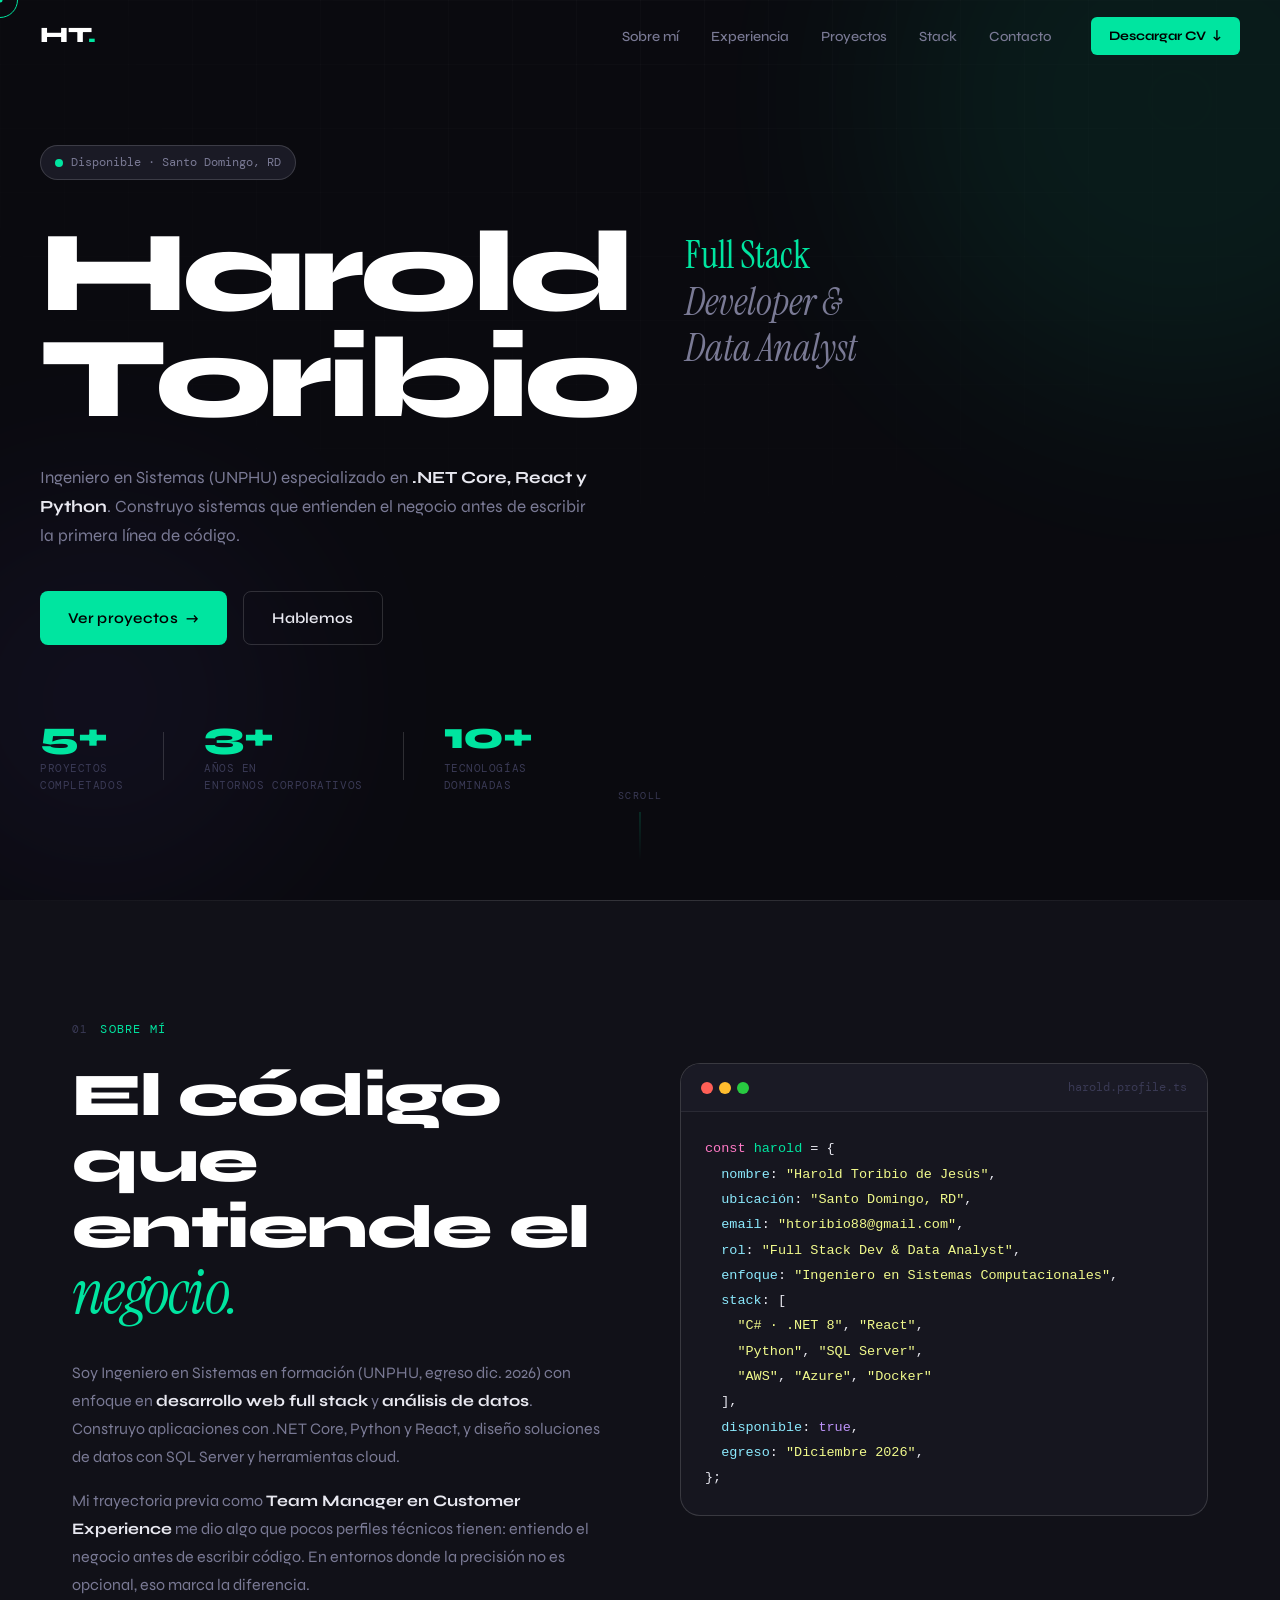
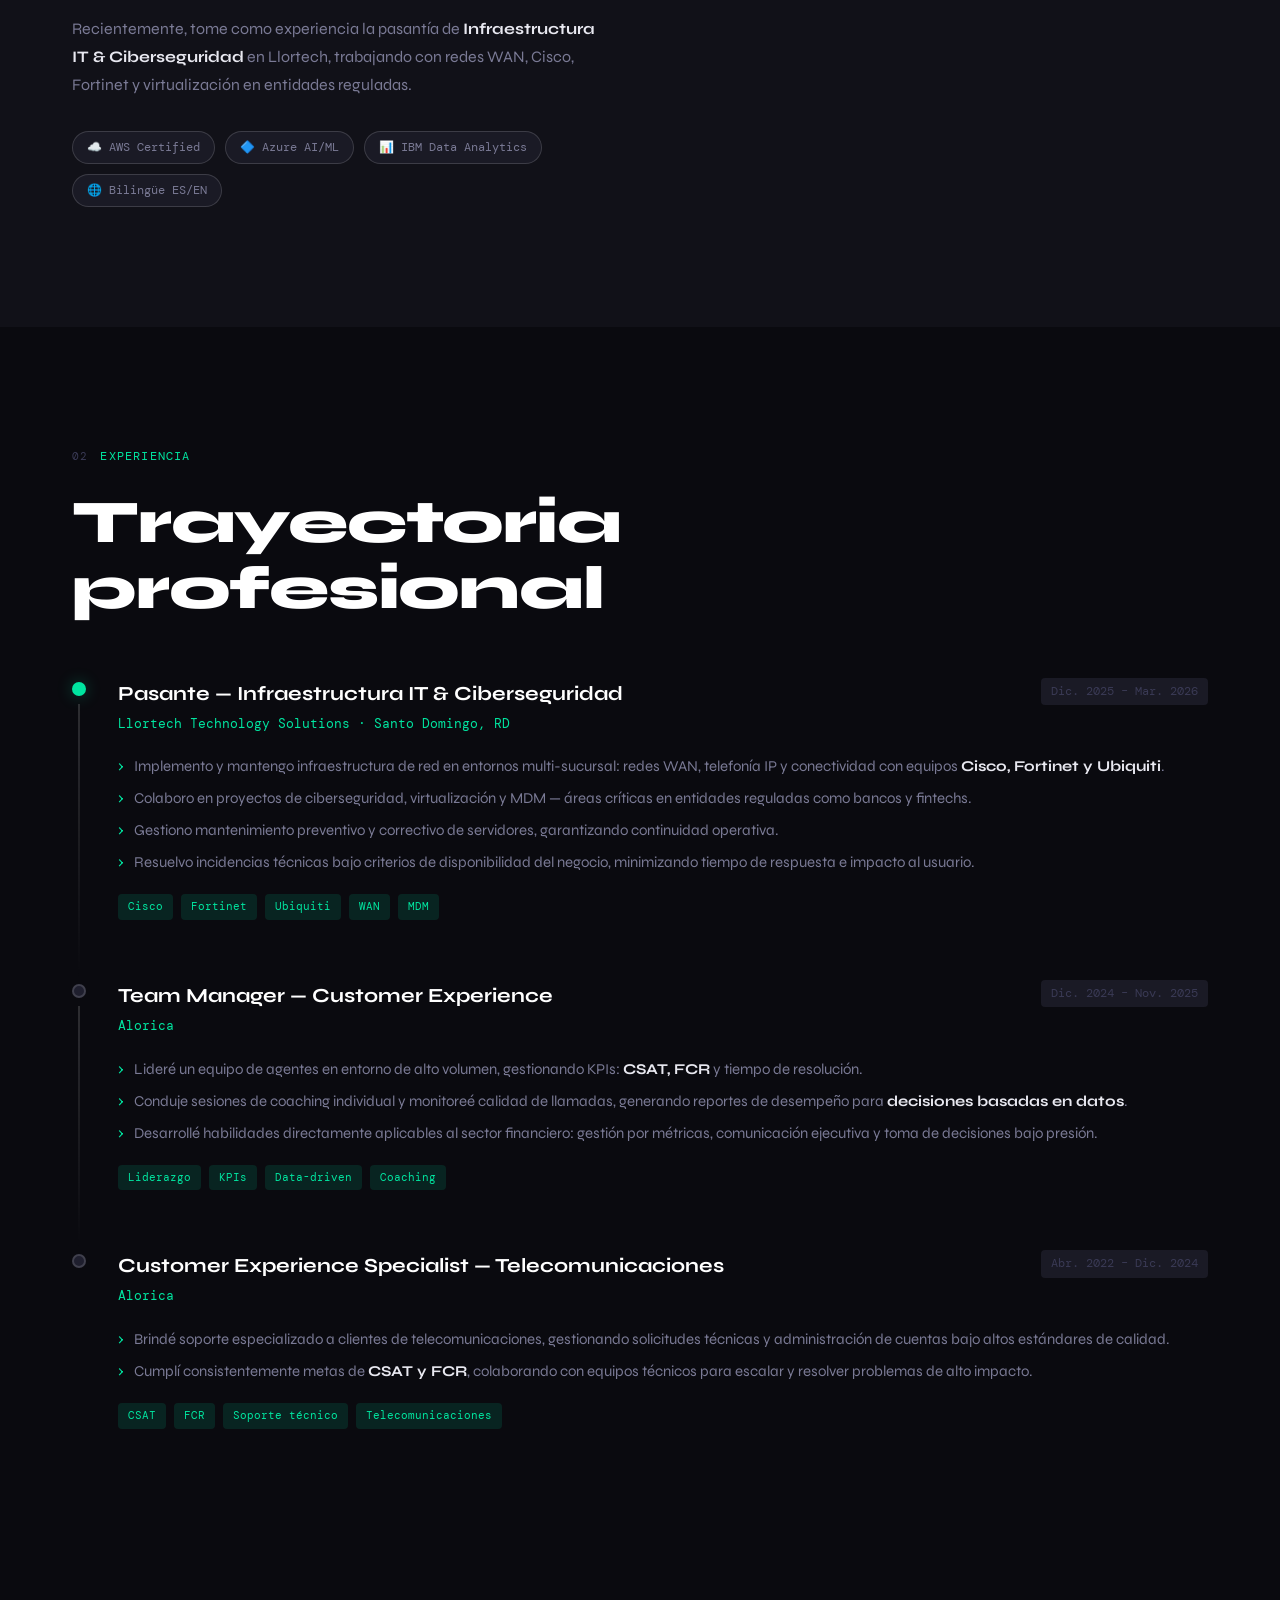
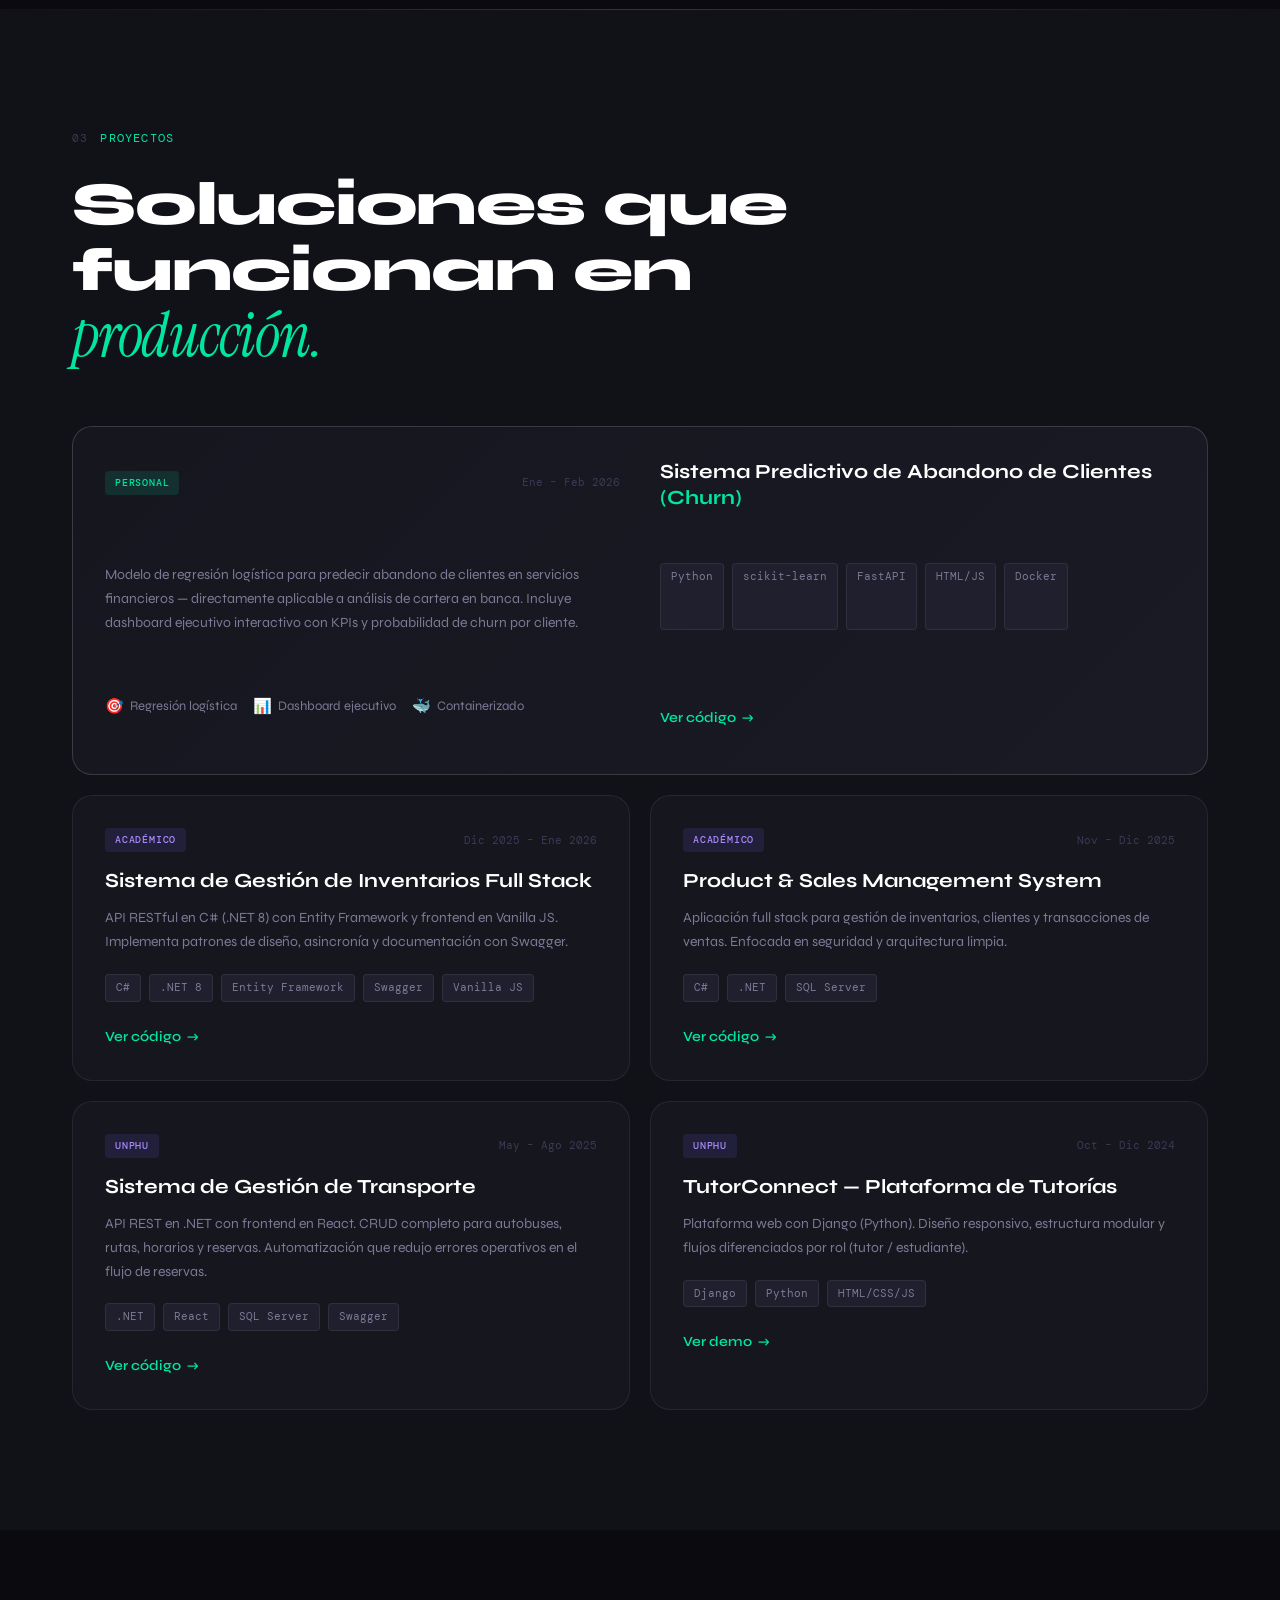
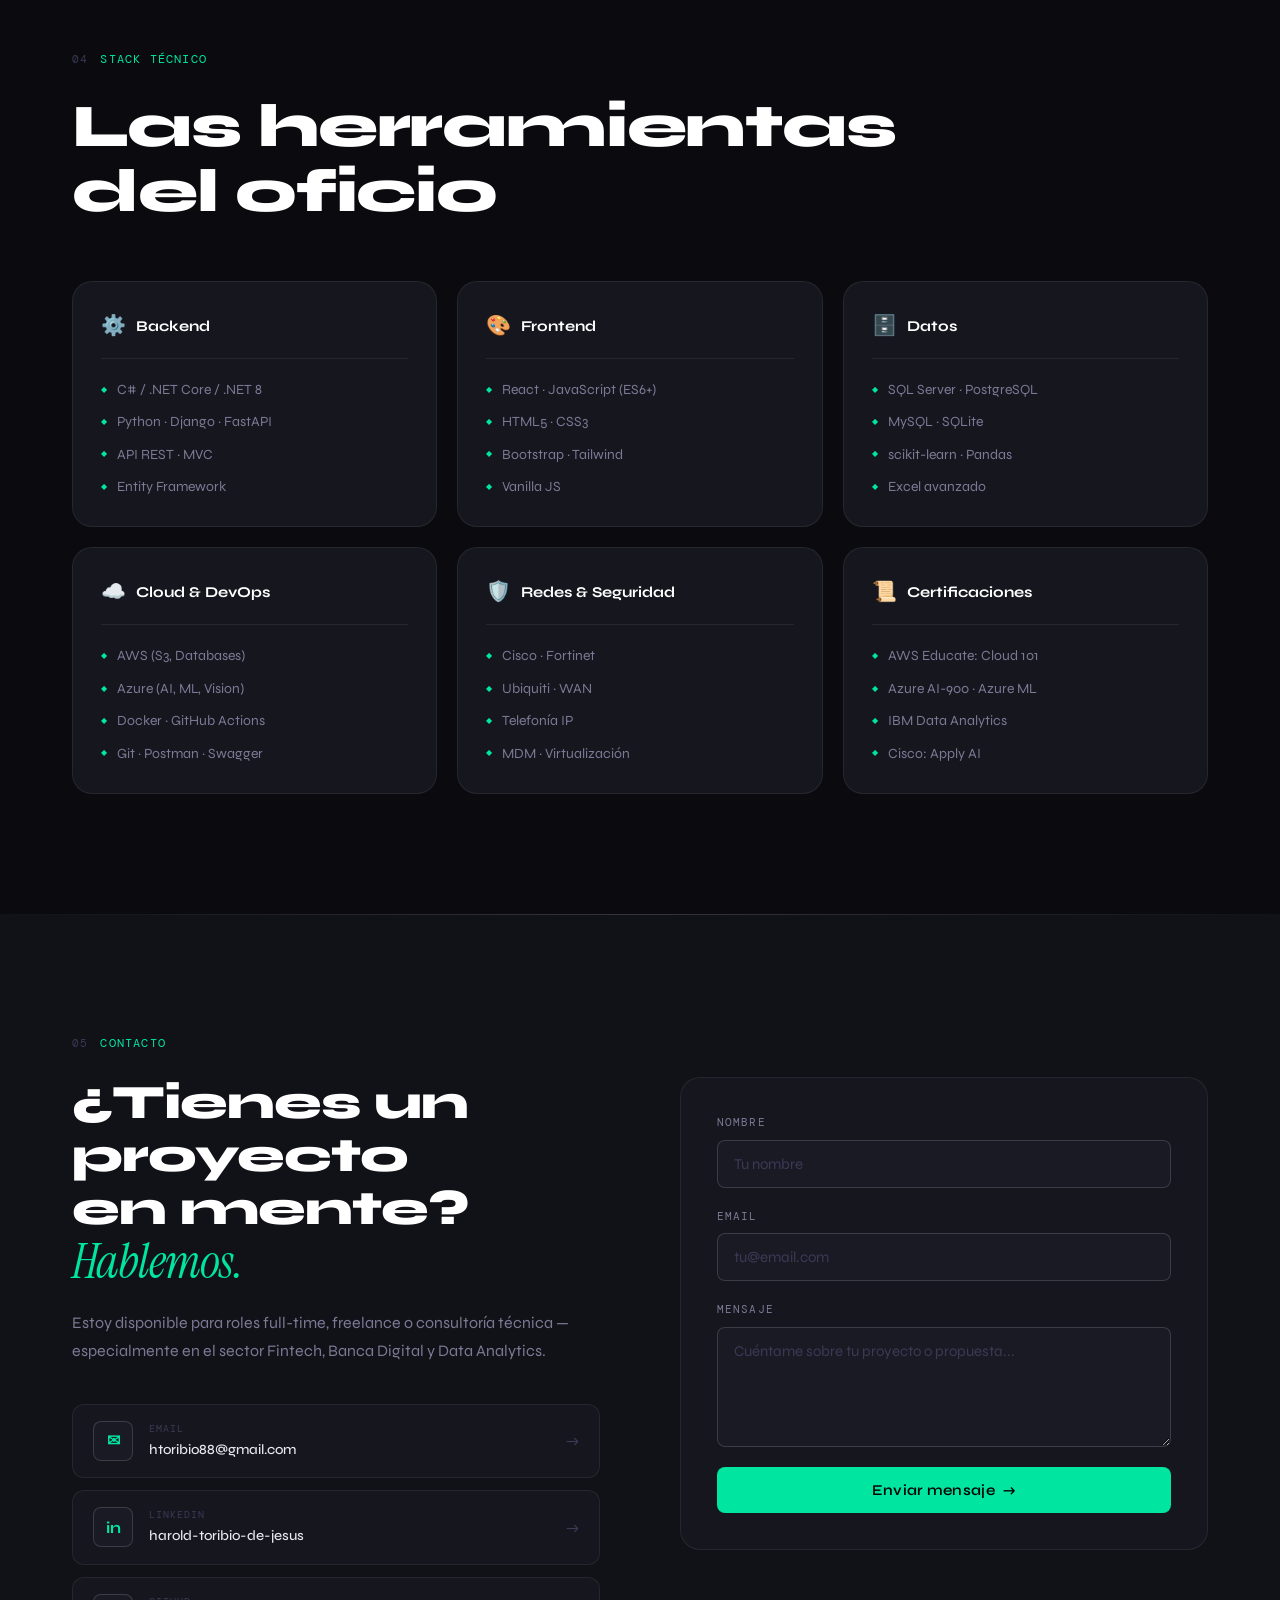
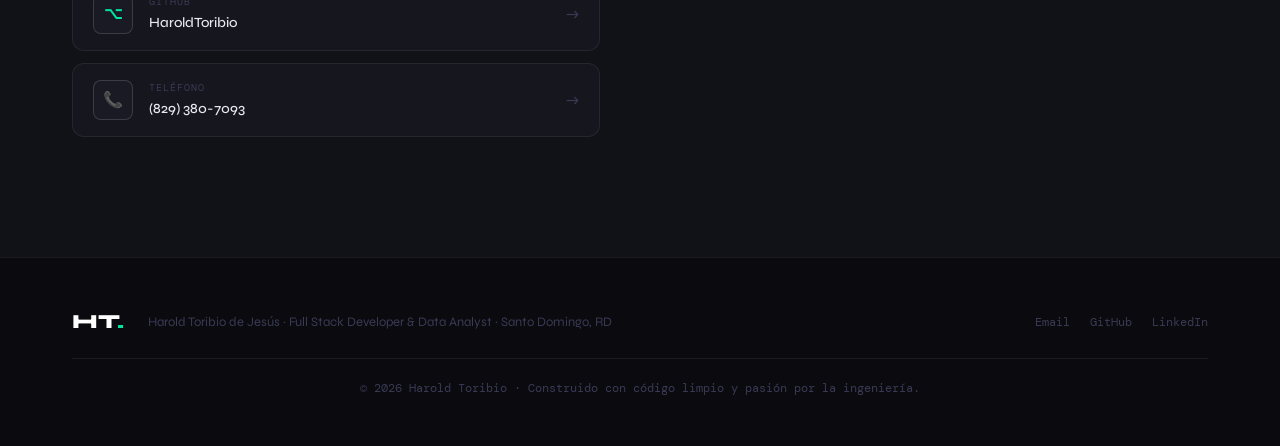
==== commit 99cfd246: "refactor: cambio de UI, presentacion de portafolio profesional e interactivo" ====
--- a/index.html
+++ b/index.html
@@ -1,233 +1,531 @@
 <!DOCTYPE html>
 <html lang="es">
 <head>
-  <meta charset="UTF-8">
-  <meta name="viewport" content="width=device-width, initial-scale=1.0">
-  
-  <meta name="description" content="Portafolio de Harold Toribio - Ingeniero en Sistemas & Full Stack Developer especializado en .NET y React.">
-  <meta property="og:title" content="Harold Toribio | Full Stack Developer">
-  <meta property="og:description" content="Ingeniero en Sistemas especializado en soluciones escalables .NET y React. Mira mis proyectos.">
-  <meta property="og:image" content="img/profile.webp"> <meta property="og:type" content="website">
-
-  <title>Harold Toribio | Full Stack Developer</title>
-  
-  <link rel="stylesheet" href="style.css">
-  
-  <link rel="icon" type="image/png" href="img/icons/favicon.png"> 
+  <meta charset="UTF-8" />
+  <meta name="viewport" content="width=device-width, initial-scale=1.0" />
+  <meta name="description" content="Harold Toribio — Desarrollador Web Full Stack & Analista de Datos. Especializado en .NET Core, React y soluciones Cloud para Fintech & Banca Digital." />
+  <title>Harold Toribio · Full Stack Developer & Data Analyst</title>
+  <link rel="preconnect" href="https://fonts.googleapis.com" />
+  <link rel="preconnect" href="https://fonts.gstatic.com" crossorigin />
+  <link href="https://fonts.googleapis.com/css2?family=Syne:wght@400;500;600;700;800&family=DM+Mono:ital,wght@0,300;0,400;0,500;1,300&family=Instrument+Serif:ital@0;1&display=swap" rel="stylesheet" />
+  <link rel="stylesheet" href="style.css" />
 </head>
 <body>
 
-  <header class="header">
-    <nav class="navbar container">
-      <div class="logo">Harold T.</div>
-      
-      <button class="menu-toggle" id="menuToggle" aria-label="Abrir menú">
-        <span></span>
-        <span></span>
-        <span></span>
+  <!-- CURSOR -->
+  <div class="cursor" id="cursor"></div>
+  <div class="cursor-dot" id="cursorDot"></div>
+
+  <!-- NAV -->
+  <nav class="nav" id="nav">
+    <div class="nav-inner">
+      <a href="#inicio" class="nav-logo">HT<span class="accent">.</span></a>
+      <ul class="nav-links">
+        <li><a href="#sobre-mi" class="nav-link">Sobre mí</a></li>
+        <li><a href="#experiencia" class="nav-link">Experiencia</a></li>
+        <li><a href="#proyectos" class="nav-link">Proyectos</a></li>
+        <li><a href="#stack" class="nav-link">Stack</a></li>
+        <li><a href="#contacto" class="nav-link">Contacto</a></li>
+      </ul>
+      <a href="Harold_Toribio_CV.pdf" download class="nav-cta">Descargar CV <span class="arrow">↓</span></a>
+      <button class="hamburger" id="hamburger" aria-label="Menú">
+        <span></span><span></span><span></span>
       </button>
-
-      <ul class="nav-menu" id="navMenu">
-        <li><a href="#inicio">Inicio</a></li>
-        <li><a href="#sobre-mi">Sobre mí</a></li>
-        <li><a href="#proyectos">Proyectos</a></li>
-        <li><a href="#habilidades">Habilidades</a></li>
-        <li><a href="#contacto">Contacto</a></li>
-      </ul>
-    </nav>
-  </header>
-
-  <main>
-    <section id="inicio" class="hero">
-      <div class="container">
-        <div class="hero-content">
-          
-          <div class="hero-profile-img">
-            <img src="img/profile.webp" alt="Harold Toribio" onerror="this.src='img/profile.jpg'">
-          </div>
-
-          <h1 class="hero-title">Harold Toribio de Jesús</h1>
-          <p class="hero-subtitle">Ingeniero en Sistemas &amp; Full Stack Developer</p>
-          <p class="hero-description">
-            Especializado en el desarrollo de soluciones escalables, transformando requerimientos complejos en aplicaciones robustas con .NET y React.
-          </p>
-          
-          <div class="hero-buttons">
-            <a href="#proyectos" class="btn btn-primary">Ver Proyectos</a>
-            <a href="Harold-Toribio-CV.pdf" class="btn btn-secondary" download>Descargar CV</a>
-          </div>
-        </div>
-      </div>
-    </section>
-
-    <section id="sobre-mi" class="about">
-      <div class="container">
-        <h2 class="section-title">Sobre mí</h2>
-        <div class="about-content">
-          <div class="about-text">
+    </div>
+    <div class="mobile-menu" id="mobileMenu">
+      <a href="#sobre-mi" class="mobile-link">Sobre mí</a>
+      <a href="#experiencia" class="mobile-link">Experiencia</a>
+      <a href="#proyectos" class="mobile-link">Proyectos</a>
+      <a href="#stack" class="mobile-link">Stack</a>
+      <a href="#contacto" class="mobile-link">Contacto</a>
+      <a href="Harold_Toribio_CV.pdf" download class="mobile-cta">Descargar CV</a>
+    </div>
+  </nav>
+
+  <!-- HERO -->
+  <section class="hero" id="inicio">
+    <div class="hero-bg">
+      <div class="grid-lines"></div>
+      <div class="glow glow-1"></div>
+      <div class="glow glow-2"></div>
+    </div>
+    <div class="hero-inner">
+      <div class="hero-tag reveal">
+        <span class="tag-dot"></span>
+        Disponible · Santo Domingo, RD
+      </div>
+      <h1 class="hero-title reveal">
+        <span class="hero-name">Harold<br>Toribio</span>
+        <span class="hero-role">
+          <em>Full Stack</em><br>Developer &<br>Data Analyst
+        </span>
+      </h1>
+      <p class="hero-desc reveal">
+        Ingeniero en Sistemas (UNPHU) especializado en <strong>.NET Core, React y Python</strong>. Construyo sistemas que entienden el negocio antes de escribir la primera línea de código.
+      </p>
+      <div class="hero-actions reveal">
+        <a href="#proyectos" class="btn btn-primary">Ver proyectos <span>→</span></a>
+        <a href="#contacto" class="btn btn-ghost">Hablemos</a>
+      </div>
+      <div class="hero-stats reveal">
+        <div class="stat">
+          <span class="stat-num">5+</span>
+          <span class="stat-label">Proyectos<br>completados</span>
+        </div>
+        <div class="stat-divider"></div>
+        <div class="stat">
+          <span class="stat-num">3+</span>
+          <span class="stat-label">Años en<br>entornos corporativos</span>
+        </div>
+        <div class="stat-divider"></div>
+        <div class="stat">
+          <span class="stat-num">10+</span>
+          <span class="stat-label">Tecnologías<br>dominadas</span>
+        </div>
+      </div>
+    </div>
+    <div class="scroll-hint">
+      <span>Scroll</span>
+      <div class="scroll-line"></div>
+    </div>
+  </section>
+
+  <!-- SOBRE MÍ -->
+  <section class="about" id="sobre-mi">
+    <div class="container">
+      <div class="section-label reveal">
+        <span class="label-num">01</span>
+        <span>Sobre mí</span>
+      </div>
+      <div class="about-grid">
+        <div class="about-text">
+          <h2 class="section-title reveal">El código que<br>entiende el<br><em>negocio.</em></h2>
+          <div class="about-body reveal">
             <p>
-              Soy <strong>Ingeniero en Sistemas</strong> con una sólida trayectoria en el desarrollo de software. Mi enfoque combina la precisión de la ingeniería de backend (.NET/SQL) con la creatividad del desarrollo frontend moderno.
+              Soy Ingeniero en Sistemas en formación (UNPHU, egreso dic. 2026) con enfoque en <strong>desarrollo web full stack</strong> y <strong>análisis de datos</strong>. Construyo aplicaciones con .NET Core, Python y React, y diseño soluciones de datos con SQL Server y herramientas cloud.
             </p>
             <p>
-              He liderado equipos y gestionado proyectos técnicos (experiencia previa como Team Manager), lo que me permite entender no solo el código, sino el negocio detrás de él. Actualmente enfocado en arquitecturas Cloud (Azure/AWS) y análisis de datos.
+              Mi trayectoria previa como <strong>Team Manager en Customer Experience</strong> me dio algo que pocos perfiles técnicos tienen: entiendo el negocio antes de escribir código. En entornos donde la precisión no es opcional, eso marca la diferencia.
             </p>
-          </div>
-          <div class="about-info">
-            <h3>Información de contacto</h3>
-            <p><strong>Email:</strong> <a href="mailto:htoribio88@gmail.com">htoribio88@gmail.com</a></p>
-            <p><strong>Ubicación:</strong> Santo Domingo, República Dominicana</p>
-            <p><strong>Disponibilidad:</strong> Freelance / Full-time</p>
-          </div>
-        </div>
-      </div>
-    </section>
-
-    <section id="proyectos" class="projects">
-      <div class="container">
-        <h2 class="section-title">Proyectos Destacados</h2>
-        <div class="projects-grid">
-
-          <article class="project-card">
-            <div class="card-image">
-              <img src="img/projects/buses.jpg" alt="Sistema de Gestión de Autobuses" class="project-img">
-            </div>
-            
-            <div class="project-header">
-              <h3>Gestión de Autobuses</h3>
-            </div>
-            <p class="project-description">
-              Sistema integral para administración de flotas. Arquitectura API REST en .NET Core consumida por un cliente React. Manejo de concurrencia y reportes en tiempo real.
+            <p>
+              Recientemente, tome como experiencia la pasantía de <strong>Infraestructura IT & Ciberseguridad</strong> en Llortech, trabajando con redes WAN, Cisco, Fortinet y virtualización en entidades reguladas.
             </p>
-            <div class="project-tech">
-              <span class="tech-tag">.NET Core</span>
-              <span class="tech-tag">React</span>
-              <span class="tech-tag">SQL Server</span>
-            </div>
-            <a href="#" class="project-link">Ver Código →</a>
-          </article>
-
-          <article class="project-card">
-            <div class="card-image">
-               <img src="img/projects/museo.jpg" alt="Museo Virtual Hip Hop" class="project-img">
-            </div>
-
-            <div class="project-header">
-              <h3>Museo Virtual 90's Hip-Hop</h3>
-            </div>
-            <p class="project-description">
-              Experiencia web inmersiva. Diseño UI/UX enfocado en la narrativa visual, animaciones CSS avanzadas y manipulación del DOM para una navegación fluida.
-            </p>
-            <div class="project-tech">
-              <span class="tech-tag">HTML5/CSS3</span>
-              <span class="tech-tag">JavaScript</span>
-              <span class="tech-tag">Bootstrap</span>
-            </div>
-            <a href="https://haroldtoribio.github.io/MuseoVirtualHipHop/" class="project-link" target="_blank">Ver Demo →</a>
-          </article>
-
-          <article class="project-card">
-            <div class="card-image">
-               <img src="img/projects/tutorconnect.jpg" alt="Plataforma TutorConnect" class="project-img">
-            </div>
-
-            <div class="project-header">
-              <h3>TutorConnect</h3>
-            </div>
-            <p class="project-description">
-              Plataforma EdTech "On-Demand". Lógica compleja de filtrado para conectar estudiantes con tutores basado en especialidad y horarios.
-            </p>
-            <div class="project-tech">
-              <span class="tech-tag">React</span>
-              <span class="tech-tag">Node.js Basics</span>
-              <span class="tech-tag">PostgreSQL</span>
-            </div>
-            <a href="https://haroldtoribio.github.io/TutorConnect/" class="project-link" target="_blank">Ver Demo →</a>
-          </article>
-
-        </div>
-      </div>
-    </section>
-
-    <section id="habilidades" class="skills">
-      <div class="container">
-        <h2 class="section-title">Stack Tecnológico</h2>
-        <div class="skills-grid">
-          
-          <div class="skill-category">
-            <h3>Backend & DB</h3>
-            <ul class="skill-list">
-              <li>C# / .NET Core</li>
-              <li>Entity Framework</li>
-              <li>SQL Server / SSAS</li>
-              <li>APIs RESTful</li>
-              <li>Python (Data Analysis)</li>
+          </div>
+          <div class="about-badges reveal">
+            <span class="badge">☁️ AWS Certified</span>
+            <span class="badge">🔷 Azure AI/ML</span>
+            <span class="badge">📊 IBM Data Analytics</span>
+            <span class="badge">🌐 Bilingüe ES/EN</span>
+          </div>
+        </div>
+        <div class="about-visual reveal">
+          <div class="about-card">
+            <div class="card-header">
+              <span class="card-dot red"></span>
+              <span class="card-dot yellow"></span>
+              <span class="card-dot green"></span>
+              <span class="card-filename">harold.profile.ts</span>
+            </div>
+            <pre class="code-block"><code><span class="c-keyword">const</span> <span class="c-var">harold</span> = {
+  <span class="c-prop">nombre</span>: <span class="c-str">"Harold Toribio de Jesús"</span>,
+  <span class="c-prop">ubicación</span>: <span class="c-str">"Santo Domingo, RD"</span>,
+  <span class="c-prop">email</span>: <span class="c-str">"htoribio88@gmail.com"</span>,
+  <span class="c-prop">rol</span>: <span class="c-str">"Full Stack Dev & Data Analyst"</span>,
+  <span class="c-prop">enfoque</span>: <span class="c-str">"Ingeniero en Sistemas Computacionales"</span>,
+  <span class="c-prop">stack</span>: [
+    <span class="c-str">"C# · .NET 8"</span>, <span class="c-str">"React"</span>,
+    <span class="c-str">"Python"</span>, <span class="c-str">"SQL Server"</span>,
+    <span class="c-str">"AWS"</span>, <span class="c-str">"Azure"</span>, <span class="c-str">"Docker"</span>
+  ],
+  <span class="c-prop">disponible</span>: <span class="c-bool">true</span>,
+  <span class="c-prop">egreso</span>: <span class="c-str">"Diciembre 2026"</span>,
+};</code></pre>
+          </div>
+        </div>
+      </div>
+    </div>
+  </section>
+
+  <!-- EXPERIENCIA -->
+  <section class="experience" id="experiencia">
+    <div class="container">
+      <div class="section-label reveal">
+        <span class="label-num">02</span>
+        <span>Experiencia</span>
+      </div>
+      <h2 class="section-title reveal">Trayectoria<br>profesional</h2>
+      <div class="timeline">
+
+        <div class="timeline-item reveal">
+          <div class="timeline-marker">
+            <div class="marker-dot active"></div>
+            <div class="marker-line"></div>
+          </div>
+          <div class="timeline-content">
+            <div class="timeline-header">
+              <div>
+                <h3 class="job-title">Pasante — Infraestructura IT & Ciberseguridad</h3>
+                <p class="job-company">Llortech Technology Solutions · Santo Domingo, RD</p>
+              </div>
+              <span class="job-date">Dic. 2025 – Mar. 2026</span>
+            </div>
+            <ul class="job-desc">
+              <li>Implemento y mantengo infraestructura de red en entornos multi-sucursal: redes WAN, telefonía IP y conectividad con equipos <strong>Cisco, Fortinet y Ubiquiti</strong>.</li>
+              <li>Colaboro en proyectos de ciberseguridad, virtualización y MDM — áreas críticas en entidades reguladas como bancos y fintechs.</li>
+              <li>Gestiono mantenimiento preventivo y correctivo de servidores, garantizando continuidad operativa.</li>
+              <li>Resuelvo incidencias técnicas bajo criterios de disponibilidad del negocio, minimizando tiempo de respuesta e impacto al usuario.</li>
             </ul>
-          </div>
-
-          <div class="skill-category">
+            <div class="job-tags">
+              <span>Cisco</span><span>Fortinet</span><span>Ubiquiti</span><span>WAN</span><span>MDM</span>
+            </div>
+          </div>
+        </div>
+
+        <div class="timeline-item reveal">
+          <div class="timeline-marker">
+            <div class="marker-dot"></div>
+            <div class="marker-line"></div>
+          </div>
+          <div class="timeline-content">
+            <div class="timeline-header">
+              <div>
+                <h3 class="job-title">Team Manager — Customer Experience</h3>
+                <p class="job-company">Alorica</p>
+              </div>
+              <span class="job-date">Dic. 2024 – Nov. 2025</span>
+            </div>
+            <ul class="job-desc">
+              <li>Lideré un equipo de agentes en entorno de alto volumen, gestionando KPIs: <strong>CSAT, FCR</strong> y tiempo de resolución.</li>
+              <li>Conduje sesiones de coaching individual y monitoreé calidad de llamadas, generando reportes de desempeño para <strong>decisiones basadas en datos</strong>.</li>
+              <li>Desarrollé habilidades directamente aplicables al sector financiero: gestión por métricas, comunicación ejecutiva y toma de decisiones bajo presión.</li>
+            </ul>
+            <div class="job-tags">
+              <span>Liderazgo</span><span>KPIs</span><span>Data-driven</span><span>Coaching</span>
+            </div>
+          </div>
+        </div>
+
+        <div class="timeline-item reveal">
+          <div class="timeline-marker">
+            <div class="marker-dot"></div>
+          </div>
+          <div class="timeline-content">
+            <div class="timeline-header">
+              <div>
+                <h3 class="job-title">Customer Experience Specialist — Telecomunicaciones</h3>
+                <p class="job-company">Alorica</p>
+              </div>
+              <span class="job-date">Abr. 2022 – Dic. 2024</span>
+            </div>
+            <ul class="job-desc">
+              <li>Brindé soporte especializado a clientes de telecomunicaciones, gestionando solicitudes técnicas y administración de cuentas bajo altos estándares de calidad.</li>
+              <li>Cumplí consistentemente metas de <strong>CSAT y FCR</strong>, colaborando con equipos técnicos para escalar y resolver problemas de alto impacto.</li>
+            </ul>
+            <div class="job-tags">
+              <span>CSAT</span><span>FCR</span><span>Soporte técnico</span><span>Telecomunicaciones</span>
+            </div>
+          </div>
+        </div>
+
+      </div>
+    </div>
+  </section>
+
+  <!-- PROYECTOS -->
+  <section class="projects" id="proyectos">
+    <div class="container">
+      <div class="section-label reveal">
+        <span class="label-num">03</span>
+        <span>Proyectos</span>
+      </div>
+      <h2 class="section-title reveal">Soluciones que<br>funcionan en<br><em>producción.</em></h2>
+
+      <div class="projects-grid">
+
+        <!-- Proyecto destacado -->
+        <div class="project-card featured reveal" data-tilt>
+          <div class="project-card-bg"></div>
+          <div class="project-meta">
+            <span class="project-type personal">Personal</span>
+            <span class="project-date">Ene – Feb 2026</span>
+          </div>
+          <h3 class="project-title">Sistema Predictivo de Abandono de Clientes <span class="project-highlight">(Churn)</span></h3>
+          <p class="project-desc">
+            Modelo de regresión logística para predecir abandono de clientes en servicios financieros — directamente aplicable a análisis de cartera en banca. Incluye dashboard ejecutivo interactivo con KPIs y probabilidad de churn por cliente.
+          </p>
+          <div class="project-stack">
+            <span>Python</span><span>scikit-learn</span><span>FastAPI</span><span>HTML/JS</span><span>Docker</span>
+          </div>
+          <div class="project-highlights">
+            <div class="highlight-item">
+              <span class="h-icon">🎯</span>
+              <span>Regresión logística</span>
+            </div>
+            <div class="highlight-item">
+              <span class="h-icon">📊</span>
+              <span>Dashboard ejecutivo</span>
+            </div>
+            <div class="highlight-item">
+              <span class="h-icon">🐳</span>
+              <span>Containerizado</span>
+            </div>
+          </div>
+          <div class="project-links">
+            <a href="https://github.com/HaroldToribio/sistema-inventario-inteligente" target="_blank" class="project-link">Ver código <span>→</span></a>
+          </div>
+        </div>
+
+        <div class="project-card reveal" data-tilt>
+          <div class="project-meta">
+            <span class="project-type academic">Académico</span>
+            <span class="project-date">Dic 2025 – Ene 2026</span>
+          </div>
+          <h3 class="project-title">Sistema de Gestión de Inventarios Full Stack</h3>
+          <p class="project-desc">
+            API RESTful en C# (.NET 8) con Entity Framework y frontend en Vanilla JS. Implementa patrones de diseño, asincronía y documentación con Swagger.
+          </p>
+          <div class="project-stack">
+            <span>C#</span><span>.NET 8</span><span>Entity Framework</span><span>Swagger</span><span>Vanilla JS</span>
+          </div>
+          <div class="project-links">
+            <a href="https://github.com/HaroldToribio/PruebaTecnica-Books" target="_blank" class="project-link">Ver código <span>→</span></a>
+          </div>
+        </div>
+
+        <div class="project-card reveal" data-tilt>
+          <div class="project-meta">
+            <span class="project-type academic">Académico</span>
+            <span class="project-date">Nov – Dic 2025</span>
+          </div>
+          <h3 class="project-title">Product & Sales Management System</h3>
+          <p class="project-desc">
+            Aplicación full stack para gestión de inventarios, clientes y transacciones de ventas. Enfocada en seguridad y arquitectura limpia.
+          </p>
+          <div class="project-stack">
+            <span>C#</span><span>.NET</span><span>SQL Server</span>
+          </div>
+          <div class="project-links">
+            <a href="https://github.com/HaroldToribio/product-sales-system" target="_blank" class="project-link">Ver código <span>→</span></a>
+          </div>
+        </div>
+
+        <div class="project-card reveal" data-tilt>
+          <div class="project-meta">
+            <span class="project-type academic">UNPHU</span>
+            <span class="project-date">May – Ago 2025</span>
+          </div>
+          <h3 class="project-title">Sistema de Gestión de Transporte</h3>
+          <p class="project-desc">
+            API REST en .NET con frontend en React. CRUD completo para autobuses, rutas, horarios y reservas. Automatización que redujo errores operativos en el flujo de reservas.
+          </p>
+          <div class="project-stack">
+            <span>.NET</span><span>React</span><span>SQL Server</span><span>Swagger</span>
+          </div>
+          <div class="project-links">
+            <a href="https://github.com/HaroldToribio/BusManagementSystem" target="_blank" class="project-link">Ver código <span>→</span></a>
+          </div>
+        </div>
+
+        <div class="project-card reveal" data-tilt>
+          <div class="project-meta">
+            <span class="project-type academic">UNPHU</span>
+            <span class="project-date">Oct – Dic 2024</span>
+          </div>
+          <h3 class="project-title">TutorConnect — Plataforma de Tutorías</h3>
+          <p class="project-desc">
+            Plataforma web con Django (Python). Diseño responsivo, estructura modular y flujos diferenciados por rol (tutor / estudiante).
+          </p>
+          <div class="project-stack">
+            <span>Django</span><span>Python</span><span>HTML/CSS/JS</span>
+          </div>
+          <div class="project-links">
+            <a href="https://haroldtoribio.github.io/TutorConnect/" target="_blank" class="project-link">Ver demo <span>→</span></a>
+          </div>
+        </div>
+
+      </div>
+    </div>
+  </section>
+
+  <!-- STACK -->
+  <section class="stack" id="stack">
+    <div class="container">
+      <div class="section-label reveal">
+        <span class="label-num">04</span>
+        <span>Stack técnico</span>
+      </div>
+      <h2 class="section-title reveal">Las herramientas<br>del oficio</h2>
+
+      <div class="stack-grid">
+
+        <div class="stack-group reveal">
+          <div class="stack-group-header">
+            <span class="group-icon">⚙️</span>
+            <h3>Backend</h3>
+          </div>
+          <div class="stack-items">
+            <div class="stack-item"><span class="tech-icon">◆</span>C# / .NET Core / .NET 8</div>
+            <div class="stack-item"><span class="tech-icon">◆</span>Python · Django · FastAPI</div>
+            <div class="stack-item"><span class="tech-icon">◆</span>API REST · MVC</div>
+            <div class="stack-item"><span class="tech-icon">◆</span>Entity Framework</div>
+          </div>
+        </div>
+
+        <div class="stack-group reveal">
+          <div class="stack-group-header">
+            <span class="group-icon">🎨</span>
             <h3>Frontend</h3>
-            <ul class="skill-list">
-              <li>React.js</li>
-              <li>JavaScript (ES6+)</li>
-              <li>HTML5 & CSS3</li>
-              <li>Bootstrap / Tailwind</li>
-              <li>Responsive Design</li>
-            </ul>
-          </div>
-
-          <div class="skill-category">
+          </div>
+          <div class="stack-items">
+            <div class="stack-item"><span class="tech-icon">◆</span>React · JavaScript (ES6+)</div>
+            <div class="stack-item"><span class="tech-icon">◆</span>HTML5 · CSS3</div>
+            <div class="stack-item"><span class="tech-icon">◆</span>Bootstrap · Tailwind</div>
+            <div class="stack-item"><span class="tech-icon">◆</span>Vanilla JS</div>
+          </div>
+        </div>
+
+        <div class="stack-group reveal">
+          <div class="stack-group-header">
+            <span class="group-icon">🗄️</span>
+            <h3>Datos</h3>
+          </div>
+          <div class="stack-items">
+            <div class="stack-item"><span class="tech-icon">◆</span>SQL Server · PostgreSQL</div>
+            <div class="stack-item"><span class="tech-icon">◆</span>MySQL · SQLite</div>
+            <div class="stack-item"><span class="tech-icon">◆</span>scikit-learn · Pandas</div>
+            <div class="stack-item"><span class="tech-icon">◆</span>Excel avanzado</div>
+          </div>
+        </div>
+
+        <div class="stack-group reveal">
+          <div class="stack-group-header">
+            <span class="group-icon">☁️</span>
             <h3>Cloud & DevOps</h3>
-            <ul class="skill-list">
-              <li>Azure Fundamentals</li>
-              <li>AWS Basics</li>
-              <li>Git / GitHub</li>
-              <li>Power BI</li>
-              <li>Scrum / Agile</li>
-            </ul>
-          </div>
-
-        </div>
-      </div>
-    </section>
-
-    <section id="contacto" class="contact">
-      <div class="container">
-        <h2 class="section-title">Contacto</h2>
-        <div class="contact-wrapper">
-          
-          <p class="contact-intro">
-            Estoy disponible para nuevas oportunidades. Ya sea para consultoría, desarrollo full-stack o roles de ingeniería de datos.
+          </div>
+          <div class="stack-items">
+            <div class="stack-item"><span class="tech-icon">◆</span>AWS (S3, Databases)</div>
+            <div class="stack-item"><span class="tech-icon">◆</span>Azure (AI, ML, Vision)</div>
+            <div class="stack-item"><span class="tech-icon">◆</span>Docker · GitHub Actions</div>
+            <div class="stack-item"><span class="tech-icon">◆</span>Git · Postman · Swagger</div>
+          </div>
+        </div>
+
+        <div class="stack-group reveal">
+          <div class="stack-group-header">
+            <span class="group-icon">🛡️</span>
+            <h3>Redes & Seguridad</h3>
+          </div>
+          <div class="stack-items">
+            <div class="stack-item"><span class="tech-icon">◆</span>Cisco · Fortinet</div>
+            <div class="stack-item"><span class="tech-icon">◆</span>Ubiquiti · WAN</div>
+            <div class="stack-item"><span class="tech-icon">◆</span>Telefonía IP</div>
+            <div class="stack-item"><span class="tech-icon">◆</span>MDM · Virtualización</div>
+          </div>
+        </div>
+
+        <div class="stack-group reveal">
+          <div class="stack-group-header">
+            <span class="group-icon">📜</span>
+            <h3>Certificaciones</h3>
+          </div>
+          <div class="stack-items">
+            <div class="stack-item"><span class="tech-icon">◆</span>AWS Educate: Cloud 101</div>
+            <div class="stack-item"><span class="tech-icon">◆</span>Azure AI-900 · Azure ML</div>
+            <div class="stack-item"><span class="tech-icon">◆</span>IBM Data Analytics</div>
+            <div class="stack-item"><span class="tech-icon">◆</span>Cisco: Apply AI</div>
+          </div>
+        </div>
+
+      </div>
+    </div>
+  </section>
+
+  <!-- CONTACTO -->
+  <section class="contact" id="contacto">
+    <div class="container">
+      <div class="section-label reveal">
+        <span class="label-num">05</span>
+        <span>Contacto</span>
+      </div>
+      <div class="contact-inner">
+        <div class="contact-text reveal">
+          <h2 class="contact-title">¿Tienes un proyecto<br>en mente? <em>Hablemos.</em></h2>
+          <p class="contact-desc">
+            Estoy disponible para roles full-time, freelance o consultoría técnica — especialmente en el sector Fintech, Banca Digital y Data Analytics.
           </p>
-
-          <form action="https://formspree.io/f/xjknodld" method="POST" class="contact-form">
+          <div class="contact-links">
+            <a href="mailto:htoribio88@gmail.com" class="contact-link">
+              <span class="cl-icon">✉</span>
+              <div>
+                <span class="cl-label">Email</span>
+                <span class="cl-value">htoribio88@gmail.com</span>
+              </div>
+              <span class="cl-arrow">→</span>
+            </a>
+            <a href="https://www.linkedin.com/in/haroldtoribio" target="_blank" class="contact-link">
+              <span class="cl-icon">in</span>
+              <div>
+                <span class="cl-label">LinkedIn</span>
+                <span class="cl-value">harold-toribio-de-jesus</span>
+              </div>
+              <span class="cl-arrow">→</span>
+            </a>
+            <a href="https://github.com/HaroldToribio" target="_blank" class="contact-link">
+              <span class="cl-icon">⌥</span>
+              <div>
+                <span class="cl-label">GitHub</span>
+                <span class="cl-value">HaroldToribio</span>
+              </div>
+              <span class="cl-arrow">→</span>
+            </a>
+            <a href="tel:+18293807093" class="contact-link">
+              <span class="cl-icon">📞</span>
+              <div>
+                <span class="cl-label">Teléfono</span>
+                <span class="cl-value">(829) 380-7093</span>
+              </div>
+              <span class="cl-arrow">→</span>
+            </a>
+          </div>
+        </div>
+        <div class="contact-form-wrap reveal">
+          <form class="contact-form" id="contactForm">
             <div class="form-group">
-              <input type="text" name="name" placeholder="Tu Nombre" required>
+              <label for="name">Nombre</label>
+              <input type="text" id="name" placeholder="Tu nombre" required />
             </div>
             <div class="form-group">
-              <input type="email" name="email" placeholder="Tu Email" required>
+              <label for="email">Email</label>
+              <input type="email" id="email" placeholder="tu@email.com" required />
             </div>
             <div class="form-group">
-              <textarea name="message" rows="5" placeholder="¿Cómo puedo ayudarte?" required></textarea>
-            </div>
-            <button type="submit" class="btn btn-primary">Enviar Mensaje</button>
+              <label for="message">Mensaje</label>
+              <textarea id="message" rows="5" placeholder="Cuéntame sobre tu proyecto o propuesta..." required></textarea>
+            </div>
+            <button type="submit" class="btn btn-primary full-width">
+              Enviar mensaje <span>→</span>
+            </button>
           </form>
-
-          <div class="contact-socials">
-            <a href="https://www.linkedin.com/in/harold-toribio-de-jesus-54bbb8230" target="_blank" class="social-btn">LinkedIn</a>
-            <a href="https://github.com/HaroldToribio" target="_blank" class="social-btn">GitHub</a>
-            <a href="mailto:htoribio88@gmail.com" class="social-btn">Email</a>
-          </div>
-
-        </div>
-      </div>
-    </section>
-
-  </main>
-
+        </div>
+      </div>
+    </div>
+  </section>
+
+  <!-- FOOTER -->
   <footer class="footer">
     <div class="container">
-      <p>&copy; <span id="year"></span> Harold Toribio de Jesús.</p>
-      <p class="footer-subtitle">Construido con código limpio y pasión por la ingeniería.</p>
+      <div class="footer-inner">
+        <span class="footer-logo">HT<span class="accent">.</span></span>
+        <p class="footer-text">
+          Harold Toribio de Jesús · Full Stack Developer & Data Analyst · Santo Domingo, RD
+        </p>
+        <div class="footer-links">
+          <a href="mailto:htoribio88@gmail.com">Email</a>
+          <a href="https://github.com/HaroldToribio" target="_blank">GitHub</a>
+          <a href="https://www.linkedin.com/in/haroldtoribio" target="_blank">LinkedIn</a>
+        </div>
+      </div>
+      <p class="footer-copy">© 2026 Harold Toribio · Construido con código limpio y pasión por la ingeniería.</p>
     </div>
   </footer>
 
--- a/style.css
+++ b/style.css
@@ -1,724 +1,1084 @@
 /* ============================================
-   PORTAFOLIO HAROLD TORIBIO - CSS MODERNO (FINAL)
+   HAROLD TORIBIO · PORTFOLIO CSS
+   Dark editorial fintech aesthetic
    ============================================ */
 
-/* Variables CSS - Paleta de Colores */
 :root {
-  --color-bg-dark: #0f172a;
-  --color-bg-secondary: #1e293b;
-  --color-text-primary: #f1f5f9;
-  --color-text-secondary: #94a3b8;
-  --color-accent: #38bdf8;
-  --color-accent-dark: #0ea5e9;
-  --color-border: #334155;
-  
-  --spacing-xs: 0.5rem;
-  --spacing-sm: 1rem;
-  --spacing-md: 1.5rem;
-  --spacing-lg: 2rem;
-  --spacing-xl: 3rem;
-  --spacing-2xl: 4rem;
-  
-  --font-size-sm: 0.875rem;
-  --font-size-base: 1rem;
-  --font-size-lg: 1.125rem;
-  --font-size-xl: 1.25rem;
-  --font-size-2xl: 1.875rem;
-  --font-size-3xl: 2.25rem;
-  --font-size-4xl: 3rem;
-  
-  --transition: all 0.3s cubic-bezier(0.4, 0, 0.2, 1);
-  --shadow-sm: 0 1px 2px rgba(0, 0, 0, 0.3);
-  --shadow-md: 0 4px 12px rgba(0, 0, 0, 0.4);
-  --shadow-lg: 0 12px 24px rgba(0, 0, 0, 0.5);
-}
-
-/* Reset CSS */
-* {
-  margin: 0;
-  padding: 0;
-  box-sizing: border-box;
-}
-
-html {
-  scroll-behavior: smooth;
-}
-
+  --bg: #0a0a0f;
+  --bg-2: #111118;
+  --bg-3: #16161f;
+  --surface: #1a1a25;
+  --surface-2: #1f1f2e;
+  --border: rgba(255, 255, 255, 0.07);
+  --border-hover: rgba(255, 255, 255, 0.15);
+  --accent: #00e5a0;
+  --accent-dim: rgba(0, 229, 160, 0.12);
+  --accent-mid: rgba(0, 229, 160, 0.3);
+  --text: #e8e8f0;
+  --text-muted: #7a7a95;
+  --text-faint: #3a3a55;
+  --white: #ffffff;
+
+  --font-display: 'Syne', sans-serif;
+  --font-serif: 'Instrument Serif', serif;
+  --font-mono: 'DM Mono', monospace;
+
+  --radius: 12px;
+  --radius-lg: 20px;
+  --transition: 0.3s cubic-bezier(0.25, 0.46, 0.45, 0.94);
+  --transition-slow: 0.6s cubic-bezier(0.25, 0.46, 0.45, 0.94);
+}
+
+/* ============ RESET ============ */
+*, *::before, *::after { box-sizing: border-box; margin: 0; padding: 0; }
+html { scroll-behavior: smooth; scroll-padding-top: 80px; }
 body {
-  font-family: system-ui, -apple-system, BlinkMacSystemFont, 'Segoe UI', Roboto, Oxygen, Ubuntu, Cantarell, 'Open Sans', 'Helvetica Neue', sans-serif;
-  background-color: var(--color-bg-dark);
-  color: var(--color-text-primary);
+  background: var(--bg);
+  color: var(--text);
+  font-family: var(--font-display);
+  font-size: 16px;
   line-height: 1.6;
-  font-size: var(--font-size-base);
-}
-
-/* Contenedor Principal */
+  overflow-x: hidden;
+  cursor: none;
+}
+a { color: inherit; text-decoration: none; }
+ul { list-style: none; }
+img { max-width: 100%; display: block; }
+button { border: none; background: none; cursor: none; font-family: inherit; }
+
+/* ============ CUSTOM CURSOR ============ */
+.cursor {
+  position: fixed;
+  width: 36px;
+  height: 36px;
+  border: 1.5px solid var(--accent);
+  border-radius: 50%;
+  pointer-events: none;
+  z-index: 9999;
+  transform: translate(-50%, -50%);
+  transition: width 0.3s, height 0.3s, background 0.3s, border-color 0.3s;
+  mix-blend-mode: normal;
+}
+.cursor-dot {
+  position: fixed;
+  width: 5px;
+  height: 5px;
+  background: var(--accent);
+  border-radius: 50%;
+  pointer-events: none;
+  z-index: 9999;
+  transform: translate(-50%, -50%);
+  transition: transform 0.1s;
+}
+.cursor.is-hovering {
+  width: 60px;
+  height: 60px;
+  background: var(--accent-dim);
+  border-color: var(--accent);
+}
+@media (hover: none) {
+  .cursor, .cursor-dot { display: none; }
+  body { cursor: auto; }
+  button { cursor: pointer; }
+}
+
+/* ============ SCROLLBAR ============ */
+::-webkit-scrollbar { width: 4px; }
+::-webkit-scrollbar-track { background: var(--bg); }
+::-webkit-scrollbar-thumb { background: var(--accent-mid); border-radius: 2px; }
+
+/* ============ CONTAINER ============ */
 .container {
   max-width: 1200px;
   margin: 0 auto;
-  padding: 0 var(--spacing-md);
-}
-
-/* ============================================
-   HEADER & NAVEGACIÓN
-   ============================================ */
-
-.header {
-  background-color: var(--color-bg-secondary);
-  border-bottom: 1px solid var(--color-border);
-  position: sticky;
+  padding: 0 32px;
+}
+
+/* ============ REVEAL ANIMATION ============ */
+.reveal {
+  opacity: 0;
+  transform: translateY(30px);
+  transition: opacity 0.7s ease, transform 0.7s ease;
+}
+.reveal.is-visible {
+  opacity: 1;
+  transform: translateY(0);
+}
+
+/* ============ BUTTONS ============ */
+.btn {
+  display: inline-flex;
+  align-items: center;
+  gap: 8px;
+  padding: 14px 28px;
+  border-radius: 8px;
+  font-family: var(--font-display);
+  font-size: 15px;
+  font-weight: 600;
+  letter-spacing: 0.02em;
+  transition: var(--transition);
+  position: relative;
+  overflow: hidden;
+}
+.btn span { transition: transform 0.3s; }
+.btn:hover span { transform: translateX(4px); }
+
+.btn-primary {
+  background: var(--accent);
+  color: #000;
+}
+.btn-primary::before {
+  content: '';
+  position: absolute;
+  inset: 0;
+  background: rgba(255,255,255,0.15);
+  opacity: 0;
+  transition: opacity 0.3s;
+}
+.btn-primary:hover::before { opacity: 1; }
+
+.btn-ghost {
+  background: transparent;
+  color: var(--text);
+  border: 1px solid var(--border-hover);
+}
+.btn-ghost:hover {
+  background: var(--surface);
+  border-color: var(--accent-mid);
+  color: var(--accent);
+}
+.btn.full-width { width: 100%; justify-content: center; }
+
+/* ============ SECTION LABELS ============ */
+.section-label {
+  display: flex;
+  align-items: center;
+  gap: 12px;
+  margin-bottom: 24px;
+  font-family: var(--font-mono);
+  font-size: 12px;
+  letter-spacing: 0.1em;
+  text-transform: uppercase;
+  color: var(--accent);
+}
+.label-num {
+  color: var(--text-faint);
+  font-size: 11px;
+}
+
+/* ============ SECTION TITLE ============ */
+.section-title {
+  font-family: var(--font-display);
+  font-size: clamp(2.4rem, 5vw, 3.8rem);
+  font-weight: 800;
+  line-height: 1.08;
+  letter-spacing: -0.02em;
+  color: var(--white);
+  margin-bottom: 56px;
+}
+.section-title em {
+  font-family: var(--font-serif);
+  font-style: italic;
+  font-weight: 400;
+  color: var(--accent);
+}
+
+/* ============ NAVIGATION ============ */
+.nav {
+  position: fixed;
   top: 0;
+  left: 0;
+  right: 0;
   z-index: 100;
-  box-shadow: var(--shadow-sm);
-}
-
-.navbar {
-  display: flex;
-  align-items: center;
-  justify-content: space-between;
-  padding: var(--spacing-md) 0;
-}
-
-.logo {
-  font-size: var(--font-size-2xl);
+  padding: 0 32px;
+  transition: background 0.4s, backdrop-filter 0.4s, border-color 0.4s;
+  border-bottom: 1px solid transparent;
+}
+.nav.scrolled {
+  background: rgba(10, 10, 15, 0.9);
+  backdrop-filter: blur(20px);
+  border-color: var(--border);
+}
+.nav-inner {
+  max-width: 1200px;
+  margin: 0 auto;
+  height: 72px;
+  display: flex;
+  align-items: center;
+  gap: 40px;
+}
+.nav-logo {
+  font-size: 22px;
+  font-weight: 800;
+  letter-spacing: -0.02em;
+  color: var(--white);
+  margin-right: auto;
+}
+.accent { color: var(--accent); }
+.nav-links {
+  display: flex;
+  gap: 32px;
+}
+.nav-link {
+  font-size: 14px;
+  font-weight: 500;
+  color: var(--text-muted);
+  transition: color 0.2s;
+  position: relative;
+}
+.nav-link::after {
+  content: '';
+  position: absolute;
+  bottom: -4px;
+  left: 0;
+  right: 0;
+  height: 1px;
+  background: var(--accent);
+  transform: scaleX(0);
+  transition: transform 0.3s;
+}
+.nav-link:hover { color: var(--white); }
+.nav-link:hover::after { transform: scaleX(1); }
+.nav-cta {
+  display: flex;
+  align-items: center;
+  gap: 6px;
+  background: var(--accent);
+  color: #000;
+  padding: 8px 18px;
+  border-radius: 6px;
+  font-size: 13px;
   font-weight: 700;
-  color: var(--color-accent);
-  text-decoration: none;
-  letter-spacing: -0.5px;
-}
-
-.nav-menu {
-  display: flex;
-  list-style: none;
-  gap: var(--spacing-lg);
-}
-
-.nav-menu a {
-  color: var(--color-text-primary);
-  text-decoration: none;
-  font-weight: 500;
-  font-size: var(--font-size-sm);
   transition: var(--transition);
-  padding-bottom: 4px;
-  border-bottom: 2px solid transparent;
-}
-
-.nav-menu a:hover {
-  color: var(--color-accent);
-  border-bottom-color: var(--color-accent);
-}
-
-/* Menú Hamburguesa */
-.menu-toggle {
+}
+.nav-cta:hover { background: #00ffb3; }
+.nav-cta .arrow { font-size: 14px; }
+
+/* Hamburger */
+.hamburger {
   display: none;
   flex-direction: column;
-  background: none;
-  border: none;
-  cursor: pointer;
-  gap: 6px;
-}
-
-.menu-toggle span {
-  width: 25px;
-  height: 3px;
-  background-color: var(--color-text-primary);
+  gap: 5px;
+  padding: 4px;
+}
+.hamburger span {
+  display: block;
+  width: 22px;
+  height: 2px;
+  background: var(--text);
   border-radius: 2px;
   transition: var(--transition);
 }
-
-.menu-toggle.active span:nth-child(1) {
-  transform: rotate(45deg) translate(10px, 10px);
-}
-
-.menu-toggle.active span:nth-child(2) {
-  opacity: 0;
-}
-
-.menu-toggle.active span:nth-child(3) {
-  transform: rotate(-45deg) translate(7px, -7px);
-}
-
-/* ============================================
-   SECCIÓN HERO
-   ============================================ */
-
+.hamburger.is-open span:nth-child(1) { transform: rotate(45deg) translate(5px, 5px); }
+.hamburger.is-open span:nth-child(2) { opacity: 0; }
+.hamburger.is-open span:nth-child(3) { transform: rotate(-45deg) translate(5px, -5px); }
+
+/* Mobile menu */
+.mobile-menu {
+  display: none;
+  flex-direction: column;
+  background: var(--bg-2);
+  border-top: 1px solid var(--border);
+  padding: 24px 0;
+}
+.mobile-menu.is-open { display: flex; }
+.mobile-link {
+  padding: 14px 32px;
+  font-size: 16px;
+  font-weight: 600;
+  color: var(--text-muted);
+  transition: color 0.2s;
+  border-bottom: 1px solid var(--border);
+}
+.mobile-link:hover { color: var(--accent); }
+.mobile-cta {
+  margin: 20px 32px 0;
+  text-align: center;
+  background: var(--accent);
+  color: #000;
+  padding: 14px;
+  border-radius: 8px;
+  font-weight: 700;
+}
+
+/* ============ HERO ============ */
 .hero {
-  padding: var(--spacing-2xl) 0;
-  text-align: center;
-  background: linear-gradient(135deg, #0f172a 0%, #1e293b 100%);
-}
-
-.hero-content {
-  animation: fadeInUp 1s ease-out;
-}
-
-/* Nuevo: Estilo para la foto de perfil */
-.hero-profile-img img {
-  width: 160px;
-  height: 160px;
+  min-height: 100vh;
+  display: flex;
+  align-items: center;
+  position: relative;
+  padding: 120px 32px 80px;
+  overflow: hidden;
+}
+.hero-bg {
+  position: absolute;
+  inset: 0;
+  pointer-events: none;
+}
+.grid-lines {
+  position: absolute;
+  inset: 0;
+  background-image:
+    linear-gradient(rgba(255,255,255,0.02) 1px, transparent 1px),
+    linear-gradient(90deg, rgba(255,255,255,0.02) 1px, transparent 1px);
+  background-size: 64px 64px;
+  mask-image: radial-gradient(ellipse 80% 80% at 50% 0%, black, transparent);
+}
+.glow {
+  position: absolute;
   border-radius: 50%;
-  object-fit: cover;
-  border: 4px solid var(--color-accent);
-  box-shadow: 0 0 25px rgba(56, 189, 248, 0.3);
-  margin-bottom: var(--spacing-md);
-  transition: transform 0.3s ease;
-}
-
-.hero-profile-img img:hover {
-  transform: scale(1.05);
+  filter: blur(100px);
+  opacity: 0.3;
+}
+.glow-1 {
+  width: 600px;
+  height: 600px;
+  background: var(--accent);
+  top: -200px;
+  right: -200px;
+  opacity: 0.08;
+}
+.glow-2 {
+  width: 400px;
+  height: 400px;
+  background: #7b61ff;
+  bottom: 0;
+  left: -100px;
+  opacity: 0.06;
+}
+
+.hero-inner {
+  max-width: 1200px;
+  margin: 0 auto;
+  width: 100%;
+}
+.hero-tag {
+  display: inline-flex;
+  align-items: center;
+  gap: 8px;
+  background: var(--surface);
+  border: 1px solid var(--border-hover);
+  padding: 7px 14px;
+  border-radius: 100px;
+  font-family: var(--font-mono);
+  font-size: 12px;
+  color: var(--text-muted);
+  margin-bottom: 40px;
+}
+.tag-dot {
+  width: 8px;
+  height: 8px;
+  border-radius: 50%;
+  background: var(--accent);
+  animation: pulse 2s ease-in-out infinite;
+}
+@keyframes pulse {
+  0%, 100% { opacity: 1; }
+  50% { opacity: 0.4; }
 }
 
 .hero-title {
-  font-size: var(--font-size-4xl);
-  font-weight: 700;
-  margin-bottom: var(--spacing-sm);
-  color: var(--color-text-primary);
+  display: flex;
+  gap: 48px;
+  align-items: flex-start;
+  margin-bottom: 32px;
+}
+.hero-name {
+  font-size: clamp(4rem, 9vw, 8rem);
+  font-weight: 800;
+  line-height: 0.92;
+  letter-spacing: -0.04em;
+  color: var(--white);
+  white-space: nowrap;
+}
+.hero-role {
+  font-family: var(--font-serif);
+  font-style: italic;
+  font-size: clamp(1.4rem, 3vw, 2.4rem);
+  font-weight: 400;
   line-height: 1.2;
-}
-
-.hero-subtitle {
-  font-size: var(--font-size-2xl);
-  color: var(--color-accent);
-  font-weight: 600;
-  margin-bottom: var(--spacing-md);
-}
-
-.hero-description {
-  font-size: var(--font-size-lg);
-  color: var(--color-text-secondary);
-  max-width: 600px;
-  margin: 0 auto var(--spacing-xl);
-  line-height: 1.8;
-}
-
-.hero-buttons {
-  display: flex;
-  gap: var(--spacing-md);
-  justify-content: center;
-  flex-wrap: wrap;
-}
-
-/* Botones */
-.btn {
-  padding: var(--spacing-sm) var(--spacing-md);
-  border: 2px solid transparent;
-  border-radius: 6px;
-  font-size: var(--font-size-base);
-  font-weight: 600;
-  cursor: pointer;
-  transition: var(--transition);
-  text-decoration: none;
-  display: inline-block;
-  text-align: center;
-}
-
-.btn-primary {
-  background-color: var(--color-accent);
-  color: var(--color-bg-dark);
-}
-
-.btn-primary:hover {
-  background-color: var(--color-accent-dark);
-  box-shadow: var(--shadow-lg);
-  transform: translateY(-2px);
-}
-
-.btn-secondary {
-  background-color: transparent;
-  color: var(--color-accent);
-  border-color: var(--color-accent);
-}
-
-.btn-secondary:hover {
-  background-color: rgba(56, 189, 248, 0.1);
-  box-shadow: var(--shadow-lg);
-  transform: translateY(-2px);
-}
-
-/* ============================================
-   SECCIONES GENERALES
-   ============================================ */
-
-section {
-  padding: var(--spacing-2xl) 0;
-  border-bottom: 1px solid var(--color-border);
-}
-
-.section-title {
-  font-size: var(--font-size-3xl);
-  font-weight: 700;
-  margin-bottom: var(--spacing-xl);
-  color: var(--color-text-primary);
-  text-align: center;
+  color: var(--text-muted);
+  margin-top: 12px;
+  flex: 1;
+}
+.hero-role em {
+  color: var(--accent);
+  font-style: normal;
+}
+
+.hero-desc {
+  max-width: 560px;
+  font-size: 17px;
+  line-height: 1.7;
+  color: var(--text-muted);
+  margin-bottom: 40px;
+}
+.hero-desc strong { color: var(--text); }
+
+.hero-actions {
+  display: flex;
+  gap: 16px;
+  margin-bottom: 72px;
+}
+
+.hero-stats {
+  display: flex;
+  align-items: center;
+  gap: 40px;
+}
+.stat-num {
+  display: block;
+  font-size: 2.4rem;
+  font-weight: 800;
+  color: var(--accent);
+  line-height: 1;
+  letter-spacing: -0.02em;
+}
+.stat-label {
+  display: block;
+  font-family: var(--font-mono);
+  font-size: 11px;
+  color: var(--text-faint);
+  text-transform: uppercase;
+  letter-spacing: 0.05em;
+  margin-top: 4px;
+}
+.stat-divider {
+  width: 1px;
+  height: 48px;
+  background: var(--border-hover);
+}
+
+.scroll-hint {
+  position: absolute;
+  bottom: 40px;
+  left: 50%;
+  transform: translateX(-50%);
+  display: flex;
+  flex-direction: column;
+  align-items: center;
+  gap: 8px;
+}
+.scroll-hint span {
+  font-family: var(--font-mono);
+  font-size: 10px;
+  letter-spacing: 0.15em;
+  color: var(--text-faint);
+  text-transform: uppercase;
+}
+.scroll-line {
+  width: 1px;
+  height: 48px;
+  background: linear-gradient(to bottom, var(--accent-mid), transparent);
+  animation: scrollAnim 2s ease-in-out infinite;
+}
+@keyframes scrollAnim {
+  0% { transform: scaleY(0); transform-origin: top; }
+  50% { transform: scaleY(1); transform-origin: top; }
+  51% { transform: scaleY(1); transform-origin: bottom; }
+  100% { transform: scaleY(0); transform-origin: bottom; }
+}
+
+/* ============ ABOUT ============ */
+.about {
+  padding: 120px 0;
+  background: var(--bg-2);
   position: relative;
-  padding-bottom: var(--spacing-md);
-}
-
-.section-title::after {
+}
+.about::before {
   content: '';
   position: absolute;
-  bottom: 0;
-  left: 50%;
-  transform: translateX(-50%);
-  width: 60px;
-  height: 4px;
-  background-color: var(--color-accent);
-  border-radius: 2px;
-}
-
-/* ============================================
-   SECCIÓN SOBRE MÍ
-   ============================================ */
-
-.about-content {
+  top: 0;
+  left: 0;
+  right: 0;
+  height: 1px;
+  background: linear-gradient(90deg, transparent, var(--border-hover), transparent);
+}
+.about-grid {
   display: grid;
   grid-template-columns: 1fr 1fr;
-  gap: var(--spacing-xl);
+  gap: 80px;
   align-items: start;
 }
-
-.about-text p {
-  margin-bottom: var(--spacing-md);
-  color: var(--color-text-secondary);
+.about-text .section-title { margin-bottom: 32px; }
+.about-body {
+  display: flex;
+  flex-direction: column;
+  gap: 16px;
+  margin-bottom: 32px;
+}
+.about-body p {
+  color: var(--text-muted);
+  font-size: 16px;
+  line-height: 1.75;
+}
+.about-body strong { color: var(--text); }
+.about-badges {
+  display: flex;
+  flex-wrap: wrap;
+  gap: 10px;
+}
+.badge {
+  background: var(--surface);
+  border: 1px solid var(--border-hover);
+  padding: 6px 14px;
+  border-radius: 100px;
+  font-family: var(--font-mono);
+  font-size: 12px;
+  color: var(--text-muted);
+  transition: var(--transition);
+}
+.badge:hover {
+  border-color: var(--accent-mid);
+  color: var(--accent);
+}
+
+/* Code card */
+.about-card {
+  background: var(--bg-3);
+  border: 1px solid var(--border-hover);
+  border-radius: var(--radius-lg);
+  overflow: hidden;
+  position: sticky;
+  top: 100px;
+}
+.card-header {
+  display: flex;
+  align-items: center;
+  gap: 6px;
+  padding: 14px 20px;
+  background: var(--surface);
+  border-bottom: 1px solid var(--border);
+}
+.card-dot {
+  width: 12px;
+  height: 12px;
+  border-radius: 50%;
+}
+.card-dot.red { background: #ff5f57; }
+.card-dot.yellow { background: #ffbd2e; }
+.card-dot.green { background: #28ca41; }
+.card-filename {
+  margin-left: auto;
+  font-family: var(--font-mono);
+  font-size: 12px;
+  color: var(--text-faint);
+}
+.code-block {
+  padding: 24px;
+  font-family: var(--font-mono);
+  font-size: 13.5px;
   line-height: 1.8;
-}
-
-.about-info {
-  background-color: var(--color-bg-secondary);
-  padding: var(--spacing-lg);
-  border-radius: 8px;
-  border: 1px solid var(--color-border);
-}
-
-.about-info h3 {
-  color: var(--color-accent);
-  margin-bottom: var(--spacing-md);
-  font-size: var(--font-size-lg);
-}
-
-.about-info p {
-  margin-bottom: var(--spacing-sm);
-  color: var(--color-text-secondary);
-}
-
-.about-info a {
-  color: var(--color-accent);
-  text-decoration: none;
+  overflow-x: auto;
+  white-space: pre;
+}
+.c-keyword { color: #ff79c6; }
+.c-var { color: var(--accent); }
+.c-prop { color: #8be9fd; }
+.c-str { color: #f1fa8c; }
+.c-bool { color: #bd93f9; }
+
+/* ============ EXPERIENCE ============ */
+.experience {
+  padding: 120px 0;
+}
+.timeline {
+  display: flex;
+  flex-direction: column;
+  gap: 0;
+}
+.timeline-item {
+  display: flex;
+  gap: 32px;
+}
+.timeline-marker {
+  display: flex;
+  flex-direction: column;
+  align-items: center;
+  padding-top: 4px;
+}
+.marker-dot {
+  width: 14px;
+  height: 14px;
+  border-radius: 50%;
+  background: var(--surface-2);
+  border: 2px solid var(--border-hover);
+  flex-shrink: 0;
   transition: var(--transition);
 }
-
-.about-info a:hover {
-  text-decoration: underline;
-  color: var(--color-accent-dark);
-}
-
-/* ============================================
-   SECCIÓN PROYECTOS (ACTUALIZADO CON IMÁGENES)
-   ============================================ */
-
+.marker-dot.active {
+  background: var(--accent);
+  border-color: var(--accent);
+  box-shadow: 0 0 16px var(--accent-mid);
+}
+.marker-line {
+  width: 2px;
+  flex: 1;
+  min-height: 40px;
+  background: linear-gradient(to bottom, var(--border-hover), transparent);
+  margin-top: 8px;
+}
+.timeline-content {
+  padding-bottom: 60px;
+  flex: 1;
+}
+.timeline-header {
+  display: flex;
+  justify-content: space-between;
+  align-items: flex-start;
+  gap: 16px;
+  margin-bottom: 20px;
+}
+.job-title {
+  font-size: 20px;
+  font-weight: 700;
+  color: var(--white);
+  margin-bottom: 4px;
+}
+.job-company {
+  font-family: var(--font-mono);
+  font-size: 13px;
+  color: var(--accent);
+}
+.job-date {
+  font-family: var(--font-mono);
+  font-size: 12px;
+  color: var(--text-faint);
+  white-space: nowrap;
+  padding: 4px 10px;
+  background: var(--surface);
+  border-radius: 4px;
+  flex-shrink: 0;
+}
+.job-desc {
+  display: flex;
+  flex-direction: column;
+  gap: 8px;
+  margin-bottom: 20px;
+}
+.job-desc li {
+  font-size: 15px;
+  color: var(--text-muted);
+  padding-left: 16px;
+  position: relative;
+  line-height: 1.6;
+}
+.job-desc li::before {
+  content: '›';
+  position: absolute;
+  left: 0;
+  color: var(--accent);
+}
+.job-desc li strong { color: var(--text); }
+.job-tags {
+  display: flex;
+  flex-wrap: wrap;
+  gap: 8px;
+}
+.job-tags span {
+  background: var(--accent-dim);
+  color: var(--accent);
+  padding: 4px 10px;
+  border-radius: 4px;
+  font-family: var(--font-mono);
+  font-size: 11px;
+}
+
+/* ============ PROJECTS ============ */
+.projects {
+  padding: 120px 0;
+  background: var(--bg-2);
+  position: relative;
+}
+.projects::before {
+  content: '';
+  position: absolute;
+  top: 0;
+  left: 0;
+  right: 0;
+  height: 1px;
+  background: linear-gradient(90deg, transparent, var(--border-hover), transparent);
+}
 .projects-grid {
   display: grid;
-  grid-template-columns: repeat(auto-fit, minmax(320px, 1fr));
-  gap: var(--spacing-lg);
+  grid-template-columns: 1fr 1fr;
+  gap: 20px;
 }
 
 .project-card {
-  background-color: var(--color-bg-secondary);
-  border: 1px solid var(--color-border);
+  background: var(--bg-3);
+  border: 1px solid var(--border);
+  border-radius: var(--radius-lg);
+  padding: 32px;
+  position: relative;
+  overflow: hidden;
+  transition: border-color 0.3s, transform 0.3s, box-shadow 0.3s;
+}
+.project-card:hover {
+  border-color: var(--border-hover);
+  transform: translateY(-4px);
+  box-shadow: 0 20px 60px rgba(0,0,0,0.4);
+}
+.project-card.featured {
+  grid-column: 1 / -1;
+  display: grid;
+  grid-template-columns: 1fr 1fr;
+  gap: 40px;
+  background: linear-gradient(135deg, var(--bg-3), var(--surface));
+  border-color: var(--border-hover);
+}
+.project-card.featured .project-desc {
+  grid-column: 1 / 2;
+}
+.project-card-bg {
+  position: absolute;
+  inset: 0;
+  background: radial-gradient(ellipse 60% 60% at 80% 20%, var(--accent-dim), transparent);
+  pointer-events: none;
+  opacity: 0;
+  transition: opacity 0.4s;
+}
+.project-card:hover .project-card-bg { opacity: 1; }
+.project-meta {
+  display: flex;
+  justify-content: space-between;
+  align-items: center;
+  margin-bottom: 16px;
+}
+.project-type {
+  padding: 4px 10px;
+  border-radius: 4px;
+  font-family: var(--font-mono);
+  font-size: 10px;
+  font-weight: 500;
+  text-transform: uppercase;
+  letter-spacing: 0.08em;
+}
+.project-type.personal {
+  background: var(--accent-dim);
+  color: var(--accent);
+}
+.project-type.academic {
+  background: rgba(123, 97, 255, 0.12);
+  color: #a78bfa;
+}
+.project-date {
+  font-family: var(--font-mono);
+  font-size: 11px;
+  color: var(--text-faint);
+}
+.project-title {
+  font-size: 20px;
+  font-weight: 700;
+  color: var(--white);
+  line-height: 1.3;
+  margin-bottom: 12px;
+}
+.project-highlight { color: var(--accent); }
+.project-desc {
+  font-size: 14px;
+  color: var(--text-muted);
+  line-height: 1.7;
+  margin-bottom: 20px;
+}
+.project-stack {
+  display: flex;
+  flex-wrap: wrap;
+  gap: 8px;
+  margin-bottom: 24px;
+}
+.project-stack span {
+  background: var(--surface-2);
+  border: 1px solid var(--border);
+  color: var(--text-muted);
+  padding: 4px 10px;
+  border-radius: 4px;
+  font-family: var(--font-mono);
+  font-size: 11px;
+}
+.project-highlights {
+  display: flex;
+  gap: 16px;
+  margin-bottom: 24px;
+  flex-wrap: wrap;
+}
+.highlight-item {
+  display: flex;
+  align-items: center;
+  gap: 6px;
+  font-size: 13px;
+  color: var(--text-muted);
+}
+.h-icon { font-size: 15px; }
+.project-links { display: flex; gap: 12px; }
+.project-link {
+  font-size: 14px;
+  font-weight: 600;
+  color: var(--accent);
+  transition: gap 0.3s;
+  display: flex;
+  align-items: center;
+  gap: 6px;
+}
+.project-link:hover { gap: 10px; }
+
+/* ============ STACK ============ */
+.stack {
+  padding: 120px 0;
+}
+.stack-grid {
+  display: grid;
+  grid-template-columns: repeat(3, 1fr);
+  gap: 20px;
+}
+.stack-group {
+  background: var(--bg-3);
+  border: 1px solid var(--border);
+  border-radius: var(--radius-lg);
+  padding: 28px;
+  transition: border-color 0.3s;
+}
+.stack-group:hover { border-color: var(--border-hover); }
+.stack-group-header {
+  display: flex;
+  align-items: center;
+  gap: 10px;
+  margin-bottom: 20px;
+  padding-bottom: 16px;
+  border-bottom: 1px solid var(--border);
+}
+.group-icon { font-size: 20px; }
+.stack-group-header h3 {
+  font-size: 15px;
+  font-weight: 700;
+  color: var(--white);
+}
+.stack-items { display: flex; flex-direction: column; gap: 10px; }
+.stack-item {
+  display: flex;
+  align-items: center;
+  gap: 10px;
+  font-size: 14px;
+  color: var(--text-muted);
+  transition: color 0.2s;
+}
+.stack-item:hover { color: var(--text); }
+.tech-icon {
+  font-size: 8px;
+  color: var(--accent);
+}
+
+/* ============ CONTACT ============ */
+.contact {
+  padding: 120px 0;
+  background: var(--bg-2);
+  position: relative;
+}
+.contact::before {
+  content: '';
+  position: absolute;
+  top: 0;
+  left: 0;
+  right: 0;
+  height: 1px;
+  background: linear-gradient(90deg, transparent, var(--border-hover), transparent);
+}
+.contact-inner {
+  display: grid;
+  grid-template-columns: 1fr 1fr;
+  gap: 80px;
+  align-items: start;
+}
+.contact-title {
+  font-family: var(--font-display);
+  font-size: clamp(2rem, 4vw, 3rem);
+  font-weight: 800;
+  line-height: 1.1;
+  letter-spacing: -0.02em;
+  color: var(--white);
+  margin-bottom: 20px;
+}
+.contact-title em {
+  font-family: var(--font-serif);
+  font-style: italic;
+  font-weight: 400;
+  color: var(--accent);
+}
+.contact-desc {
+  color: var(--text-muted);
+  font-size: 16px;
+  line-height: 1.7;
+  margin-bottom: 40px;
+}
+.contact-links { display: flex; flex-direction: column; gap: 12px; }
+.contact-link {
+  display: flex;
+  align-items: center;
+  gap: 16px;
+  background: var(--bg-3);
+  border: 1px solid var(--border);
+  border-radius: var(--radius);
+  padding: 16px 20px;
+  transition: border-color 0.3s, transform 0.3s;
+}
+.contact-link:hover {
+  border-color: var(--accent-mid);
+  transform: translateX(6px);
+}
+.cl-icon {
+  width: 40px;
+  height: 40px;
+  background: var(--surface);
   border-radius: 8px;
-  /* Quitamos padding general para que la imagen toque los bordes */
-  padding: 0; 
-  transition: var(--transition);
-  cursor: pointer;
-  overflow: hidden; /* Asegura que la imagen respete los bordes redondeados */
-  display: flex;
-  flex-direction: column;
-}
-
-.project-card:hover {
-  transform: translateY(-8px);
-  box-shadow: var(--shadow-lg);
-  border-color: var(--color-accent);
-}
-
-/* Contenedor de la imagen */
-.card-image {
-  width: 100%;
-  height: 200px; /* Altura fija para uniformidad */
-  overflow: hidden;
-  border-bottom: 1px solid var(--color-border);
-}
-
-.project-img {
-  width: 100%;
-  height: 100%;
-  object-fit: cover; /* Recorta la imagen sin deformarla */
-  transition: transform 0.5s ease;
-}
-
-.project-card:hover .project-img {
-  transform: scale(1.05); /* Efecto zoom al pasar el mouse */
-}
-
-/* Ajustes de padding para el contenido interno */
-.project-header, 
-.project-description, 
-.project-tech, 
-.project-link {
-  padding-left: var(--spacing-lg);
-  padding-right: var(--spacing-lg);
-}
-
-.project-header {
-  margin-top: var(--spacing-md);
-}
-
-.project-header h3 {
-  color: var(--color-accent);
-  margin-bottom: var(--spacing-sm);
-  font-size: var(--font-size-xl);
-}
-
-.project-description {
-  color: var(--color-text-secondary);
-  margin-bottom: var(--spacing-md);
-  line-height: 1.8;
-  flex-grow: 1; /* Hace que las tarjetas tengan altura uniforme */
-}
-
-.project-tech {
-  display: flex;
-  flex-wrap: wrap;
-  gap: var(--spacing-xs);
-  margin-bottom: var(--spacing-md);
-}
-
-.tech-tag {
-  background-color: rgba(56, 189, 248, 0.1);
-  color: var(--color-accent);
-  padding: 4px 12px;
-  border-radius: 20px;
-  font-size: var(--font-size-sm);
-  border: 1px solid rgba(56, 189, 248, 0.3);
-}
-
-.project-link {
-  color: var(--color-accent);
-  text-decoration: none;
-  font-weight: 600;
-  transition: var(--transition);
-  display: inline-block;
-  margin-bottom: var(--spacing-lg);
-  margin-top: auto;
-}
-
-.project-link:hover {
-  color: var(--color-accent-dark);
+  display: flex;
+  align-items: center;
+  justify-content: center;
+  font-size: 16px;
+  font-weight: 700;
+  flex-shrink: 0;
+  color: var(--accent);
+  border: 1px solid var(--border-hover);
+}
+.contact-link div { flex: 1; }
+.cl-label {
+  display: block;
+  font-family: var(--font-mono);
+  font-size: 10px;
+  text-transform: uppercase;
+  letter-spacing: 0.1em;
+  color: var(--text-faint);
+  margin-bottom: 2px;
+}
+.cl-value {
+  display: block;
+  font-size: 14px;
+  color: var(--text);
+  font-weight: 500;
+}
+.cl-arrow {
+  color: var(--text-faint);
+  transition: color 0.3s, transform 0.3s;
+}
+.contact-link:hover .cl-arrow {
+  color: var(--accent);
   transform: translateX(4px);
 }
 
-/* ============================================
-   SECCIÓN HABILIDADES
-   ============================================ */
-
-.skills-grid {
-  display: grid;
-  grid-template-columns: repeat(auto-fit, minmax(250px, 1fr));
-  gap: var(--spacing-lg);
-}
-
-.skill-category {
-  background-color: var(--color-bg-secondary);
-  padding: var(--spacing-lg);
+/* Form */
+.contact-form-wrap {
+  background: var(--bg-3);
+  border: 1px solid var(--border);
+  border-radius: var(--radius-lg);
+  padding: 36px;
+}
+.contact-form { display: flex; flex-direction: column; gap: 20px; }
+.form-group { display: flex; flex-direction: column; gap: 8px; }
+.form-group label {
+  font-family: var(--font-mono);
+  font-size: 11px;
+  text-transform: uppercase;
+  letter-spacing: 0.1em;
+  color: var(--text-muted);
+}
+.form-group input,
+.form-group textarea {
+  background: var(--surface);
+  border: 1px solid var(--border-hover);
   border-radius: 8px;
-  border: 1px solid var(--color-border);
-}
-
-.skill-category h3 {
-  color: var(--color-accent);
-  margin-bottom: var(--spacing-md);
-  font-size: var(--font-size-lg);
-}
-
-.skill-list {
-  list-style: none;
-}
-
-.skill-list li {
-  color: var(--color-text-secondary);
-  padding: 8px 0;
-  padding-left: var(--spacing-sm);
-  border-left: 3px solid var(--color-accent);
-  margin-bottom: 6px;
-  font-size: var(--font-size-sm);
-  transition: var(--transition);
-}
-
-.skill-list li:hover {
-  color: var(--color-accent);
-  padding-left: var(--spacing-md);
-}
-
-/* ============================================
-   SECCIÓN CONTACTO (ACTUALIZADO CON FORMULARIO)
-   ============================================ */
-
-.contact {
-  text-align: center;
-}
-
-.contact-wrapper {
-  max-width: 600px;
-  margin: 0 auto;
-}
-
-.contact-intro {
-  font-size: var(--font-size-lg);
-  color: var(--color-text-secondary);
-  margin-bottom: var(--spacing-xl);
-}
-
-/* Estilos del Formulario */
-.contact-form {
-  display: flex;
-  flex-direction: column;
-  gap: var(--spacing-sm);
-  margin-bottom: var(--spacing-xl);
-  text-align: left;
-}
-
-.form-group input, 
-.form-group textarea {
-  width: 100%;
-  padding: 12px;
-  background-color: var(--color-bg-secondary);
-  border: 1px solid var(--color-border);
-  border-radius: 6px;
-  color: var(--color-text-primary);
-  font-family: inherit;
-  font-size: 1rem;
-  transition: var(--transition);
-}
-
-.form-group input:focus, 
+  padding: 14px 16px;
+  color: var(--text);
+  font-family: var(--font-display);
+  font-size: 15px;
+  transition: border-color 0.3s, box-shadow 0.3s;
+  resize: vertical;
+}
+.form-group input::placeholder,
+.form-group textarea::placeholder { color: var(--text-faint); }
+.form-group input:focus,
 .form-group textarea:focus {
   outline: none;
-  border-color: var(--color-accent);
-  box-shadow: 0 0 0 2px rgba(56, 189, 248, 0.2);
-}
-
-/* Botones Sociales */
-.contact-socials {
-  display: flex;
-  justify-content: center;
-  gap: var(--spacing-md);
+  border-color: var(--accent-mid);
+  box-shadow: 0 0 0 3px var(--accent-dim);
+}
+
+/* ============ FOOTER ============ */
+.footer {
+  padding: 48px 0;
+  border-top: 1px solid var(--border);
+}
+.footer-inner {
+  display: flex;
+  align-items: center;
+  gap: 24px;
+  margin-bottom: 20px;
   flex-wrap: wrap;
 }
-
-.social-btn {
-  color: var(--color-text-secondary);
-  text-decoration: none;
-  font-weight: 500;
-  border: 1px solid var(--color-border);
-  padding: 8px 20px;
-  border-radius: 20px;
-  transition: var(--transition);
-  display: inline-flex;
-  align-items: center;
-  gap: 8px;
-}
-
-.social-btn:hover {
-  border-color: var(--color-accent);
-  color: var(--color-accent);
-  background-color: rgba(56, 189, 248, 0.05);
-  transform: translateY(-2px);
-}
-
-/* ============================================
-   FOOTER
-   ============================================ */
-
-.footer {
-  background-color: var(--color-bg-secondary);
-  padding: var(--spacing-lg) 0;
+.footer-logo {
+  font-size: 20px;
+  font-weight: 800;
+  color: var(--white);
+}
+.footer-text {
+  color: var(--text-faint);
+  font-size: 13px;
+  flex: 1;
+}
+.footer-links {
+  display: flex;
+  gap: 20px;
+}
+.footer-links a {
+  font-family: var(--font-mono);
+  font-size: 12px;
+  color: var(--text-faint);
+  transition: color 0.2s;
+}
+.footer-links a:hover { color: var(--accent); }
+.footer-copy {
+  font-family: var(--font-mono);
+  font-size: 12px;
+  color: var(--text-faint);
   text-align: center;
-  border-top: 1px solid var(--color-border);
-  margin-top: var(--spacing-2xl);
-}
-
-.footer p {
-  color: var(--color-text-secondary);
-  font-size: var(--font-size-sm);
-}
-
-.footer-subtitle {
-  margin-top: var(--spacing-sm);
-  color: var(--color-accent);
-  font-weight: 500;
-}
-
-/* ============================================
-   ANIMACIONES
-   ============================================ */
-
-@keyframes fadeInUp {
-  from {
-    opacity: 0;
-    transform: translateY(30px);
-  }
-  to {
-    opacity: 1;
-    transform: translateY(0);
-  }
-}
-
-/* ============================================
-   RESPONSIVE DESIGN - TABLET
-   ============================================ */
+  padding-top: 20px;
+  border-top: 1px solid var(--border);
+}
+
+/* ============ RESPONSIVE ============ */
+@media (max-width: 1024px) {
+  .stack-grid { grid-template-columns: repeat(2, 1fr); }
+  .about-grid { grid-template-columns: 1fr; gap: 48px; }
+  .about-card { position: static; }
+}
 
 @media (max-width: 768px) {
-  .container {
-    padding: 0 var(--spacing-md);
-  }
-
-  .hero-title {
-    font-size: var(--font-size-3xl);
-  }
-
-  .hero-subtitle {
-    font-size: var(--font-size-xl);
-  }
-
-  .hero-buttons {
-    gap: var(--spacing-sm);
-  }
-
-  .section-title {
-    font-size: var(--font-size-2xl);
-  }
-
-  .about-content {
-    grid-template-columns: 1fr;
-  }
-
-  .nav-menu {
-    gap: var(--spacing-md);
-  }
-
-  .nav-menu a {
-    font-size: var(--font-size-base);
-  }
-}
-
-/* ============================================
-   RESPONSIVE DESIGN - MÓVIL
-   ============================================ */
-
-@media (max-width: 640px) {
-  .menu-toggle {
-    display: flex;
-  }
-
-  .nav-menu {
-    display: none;
-    position: absolute;
-    top: 70px;
-    left: 0;
-    right: 0;
-    background-color: var(--color-bg-secondary);
-    flex-direction: column;
-    padding: var(--spacing-md);
-    gap: var(--spacing-sm);
-    border-bottom: 1px solid var(--color-border);
-    box-shadow: var(--shadow-md);
-  }
-
-  .nav-menu.active {
-    display: flex;
-  }
-
-  .nav-menu a {
-    padding: var(--spacing-sm);
-    border-bottom: none;
-    border-left: 3px solid transparent;
-    padding-left: var(--spacing-md);
-  }
-
-  .nav-menu a:hover {
-    border-left-color: var(--color-accent);
-    border-bottom: none;
-  }
-
-  .hero {
-    padding: var(--spacing-xl) 0;
-  }
-
-  .hero-title {
-    font-size: var(--font-size-2xl);
-  }
-
-  .hero-subtitle {
-    font-size: var(--font-size-lg);
-  }
-
-  .hero-description {
-    font-size: var(--font-size-base);
-    margin-bottom: var(--spacing-lg);
-  }
-
-  .hero-buttons {
-    flex-direction: column;
-    gap: var(--spacing-sm);
-  }
-
-  .btn {
-    width: 100%;
-  }
-
-  section {
-    padding: var(--spacing-lg) 0;
-  }
-
-  .section-title {
-    font-size: var(--font-size-xl);
-    margin-bottom: var(--spacing-lg);
-  }
-
-  .projects-grid {
-    grid-template-columns: 1fr;
-  }
-
-  .skills-grid {
-    grid-template-columns: 1fr;
-  }
-
-  .about-info {
-    padding: var(--spacing-md);
-  }
-
-  .contact-socials {
-    flex-direction: column;
-    gap: var(--spacing-sm);
-  }
-
-  .social-btn {
-    justify-content: center;
-    width: 100%;
-  }
-
-  .hidden-element {
-  opacity: 0;
-  transform: translateY(30px);
-  transition: all 0.6s ease-out;
-}
-
-.visible {
-  opacity: 1;
-  transform: translateY(0);
-}
-
-/* Retraso escalonado para las tarjetas (opcional, detalle de lujo) */
-.projects-grid .project-card:nth-child(2) { transition-delay: 0.1s; }
-.projects-grid .project-card:nth-child(3) { transition-delay: 0.2s; }
+  .nav-links, .nav-cta { display: none; }
+  .hamburger { display: flex; }
+  .container { padding: 0 20px; }
+
+  .hero { padding: 100px 20px 60px; }
+  .hero-title { flex-direction: column; gap: 16px; }
+  .hero-name { font-size: clamp(3rem, 12vw, 5rem); white-space: normal; }
+  .hero-stats { gap: 24px; }
+
+  .projects-grid { grid-template-columns: 1fr; }
+  .project-card.featured { grid-column: auto; grid-template-columns: 1fr; }
+
+  .stack-grid { grid-template-columns: 1fr; }
+
+  .contact-inner { grid-template-columns: 1fr; gap: 48px; }
+
+  .timeline-header { flex-direction: column; gap: 8px; }
+  .section-title { font-size: clamp(2rem, 8vw, 3rem); }
+  .hero-actions { flex-direction: column; }
+  .hero-actions .btn { justify-content: center; }
+
+  .footer-inner { flex-direction: column; text-align: center; }
+  .footer-text { flex: none; }
+}
+
+@media (max-width: 480px) {
+  .hero-stats { flex-direction: column; gap: 16px; }
+  .stat-divider { width: 80px; height: 1px; }
+  .contact-form-wrap { padding: 24px 20px; }
+  .about-badges { gap: 8px; }
 }
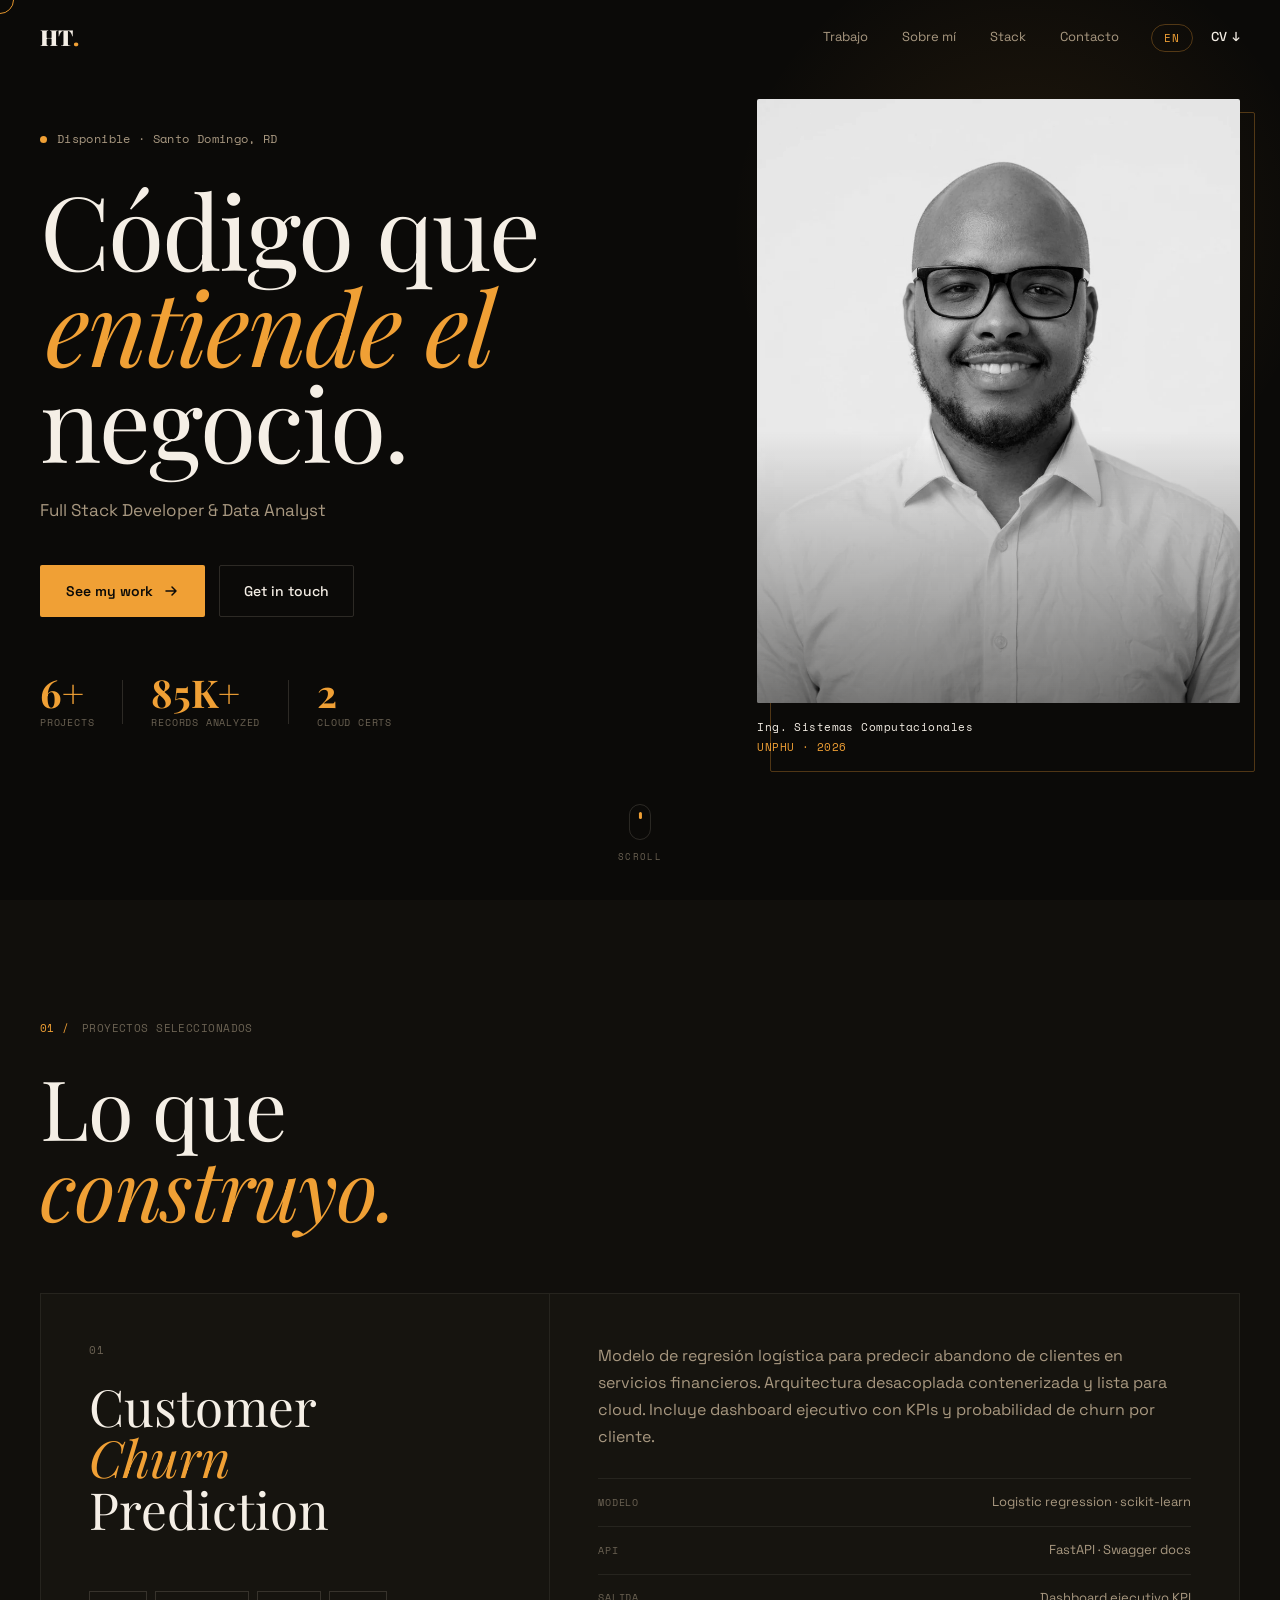
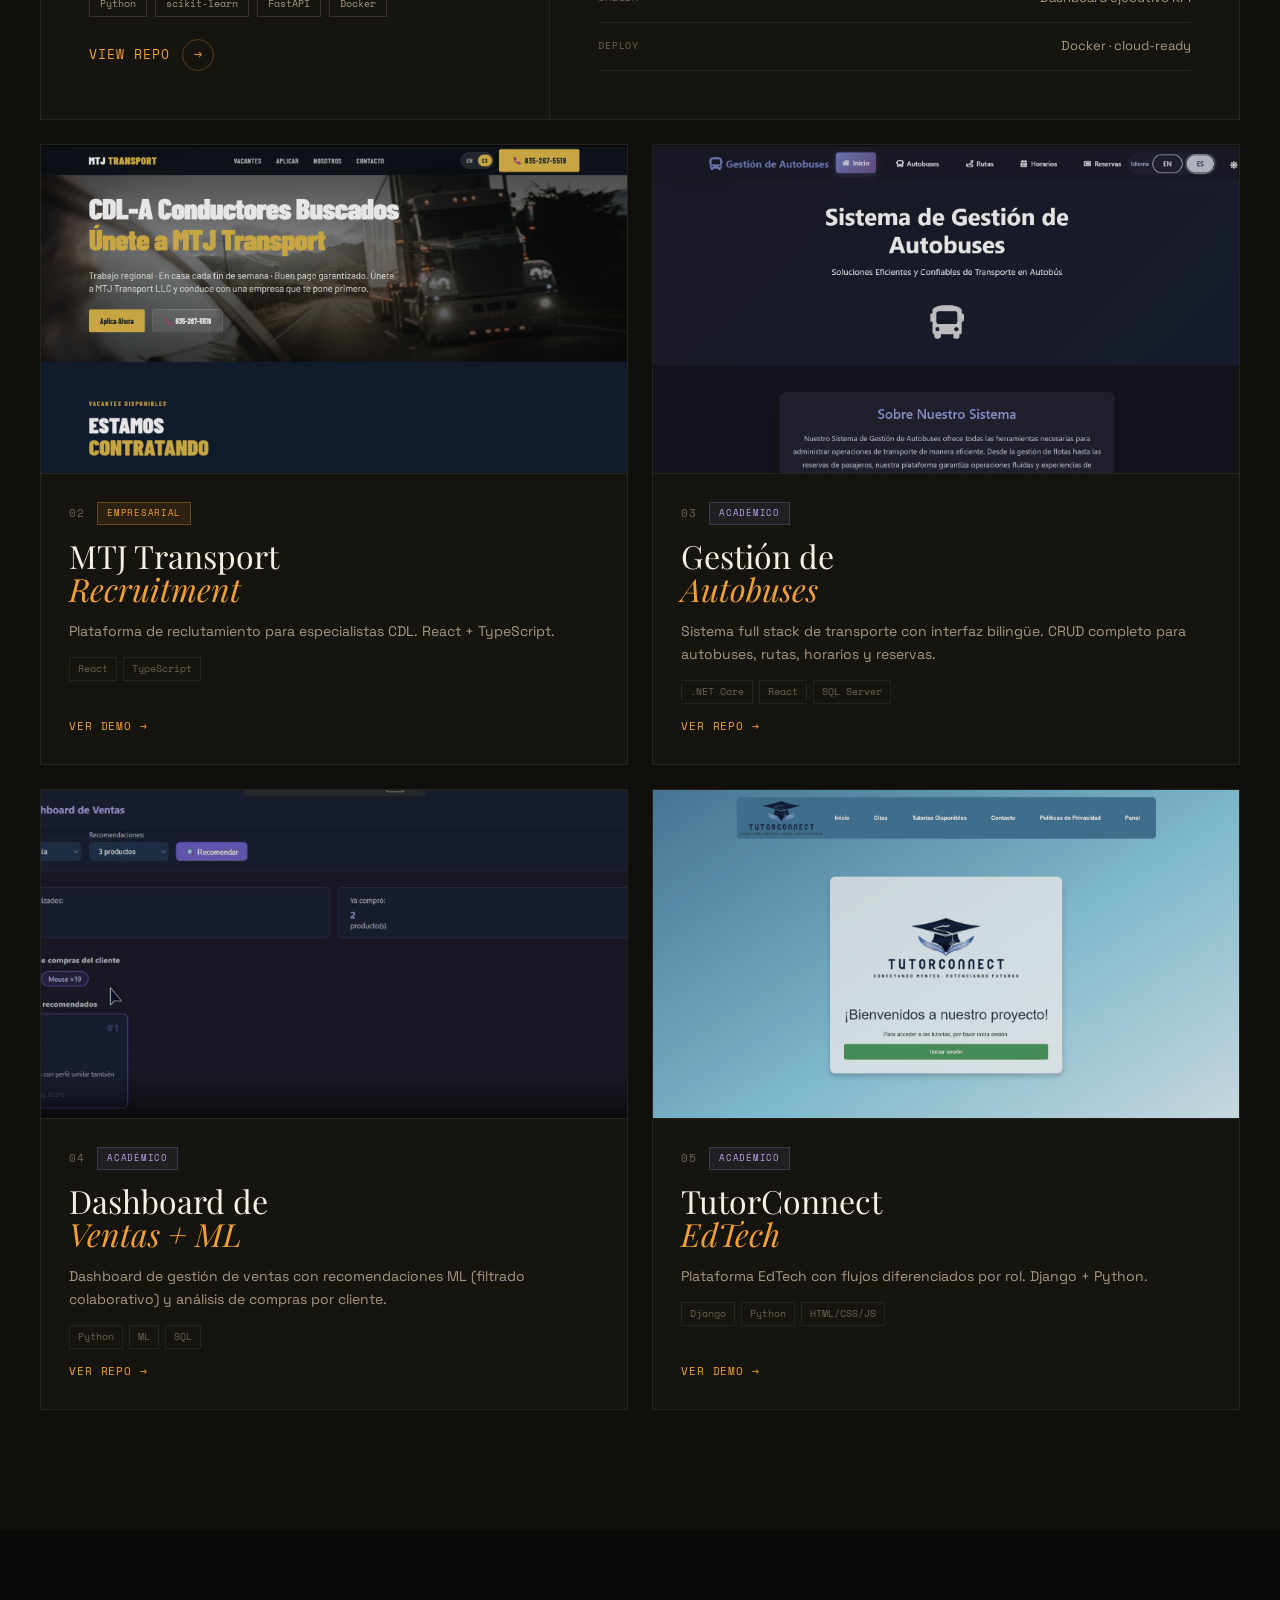
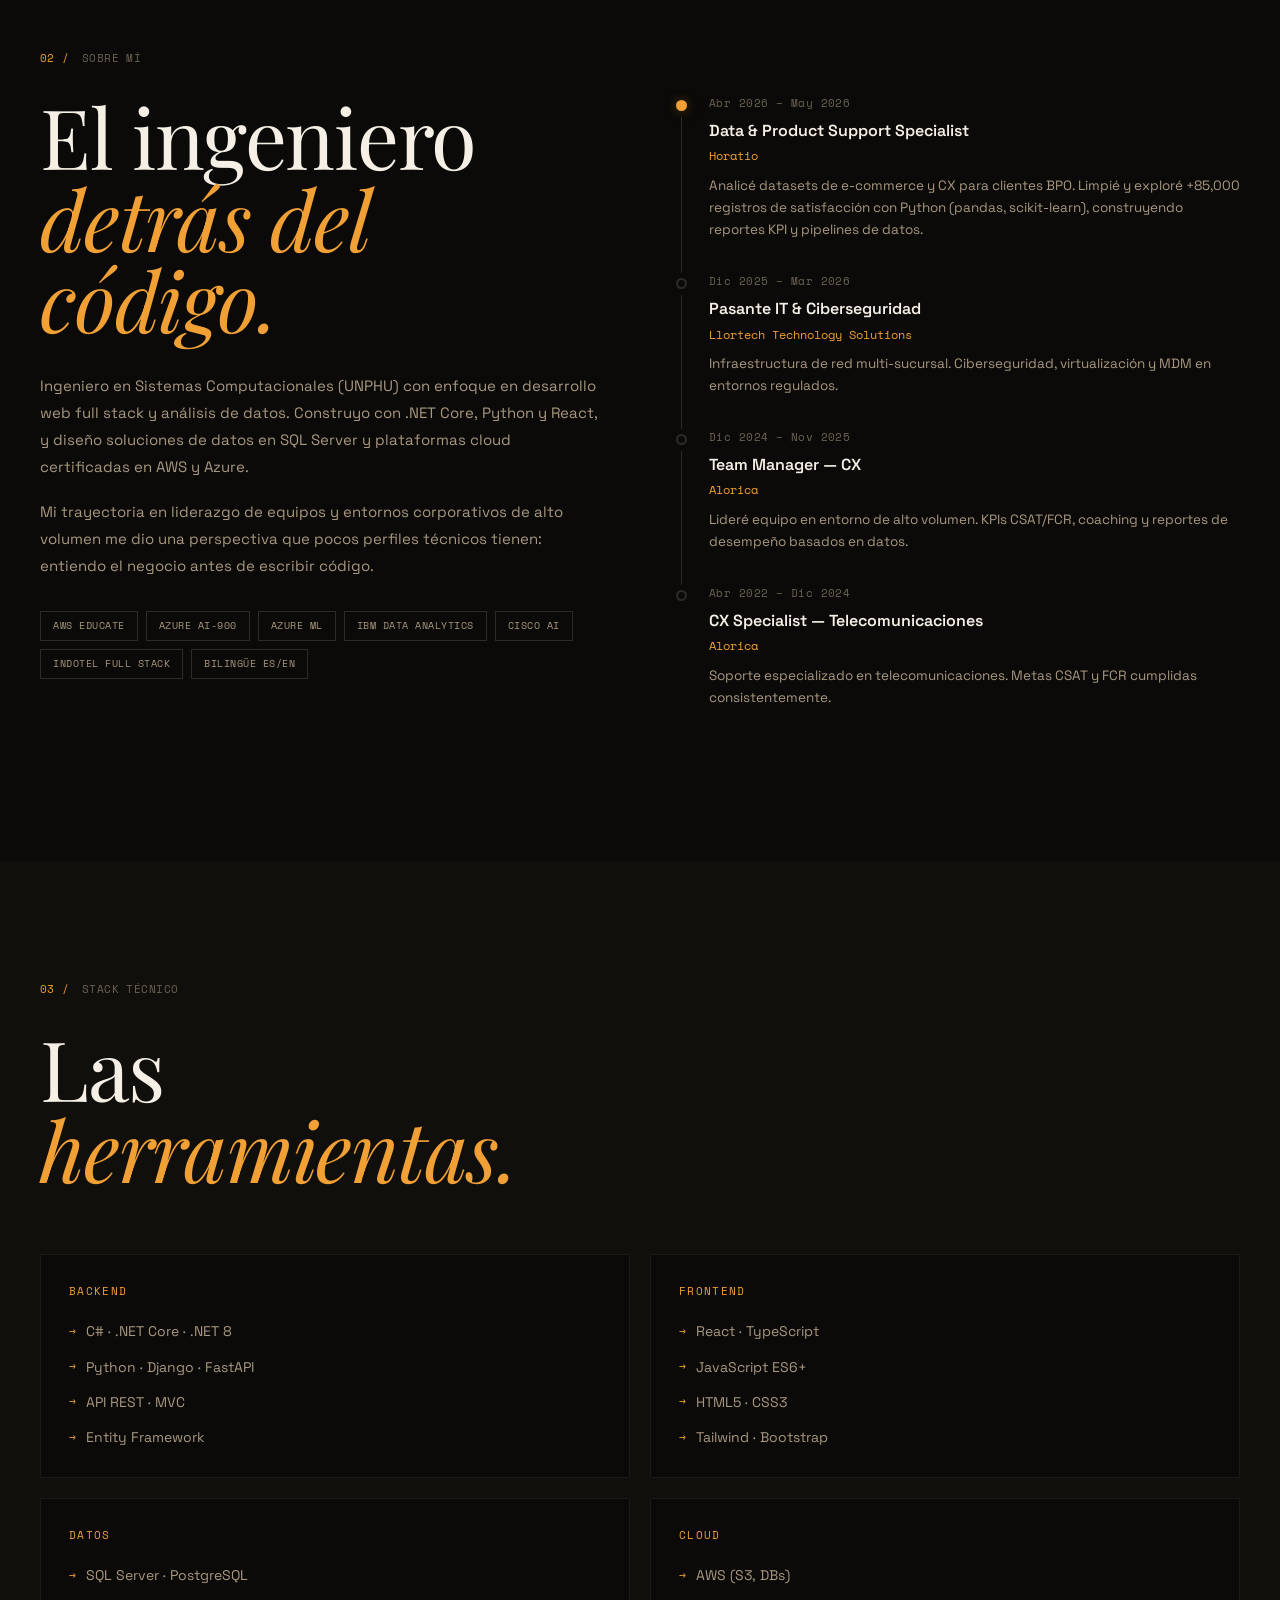
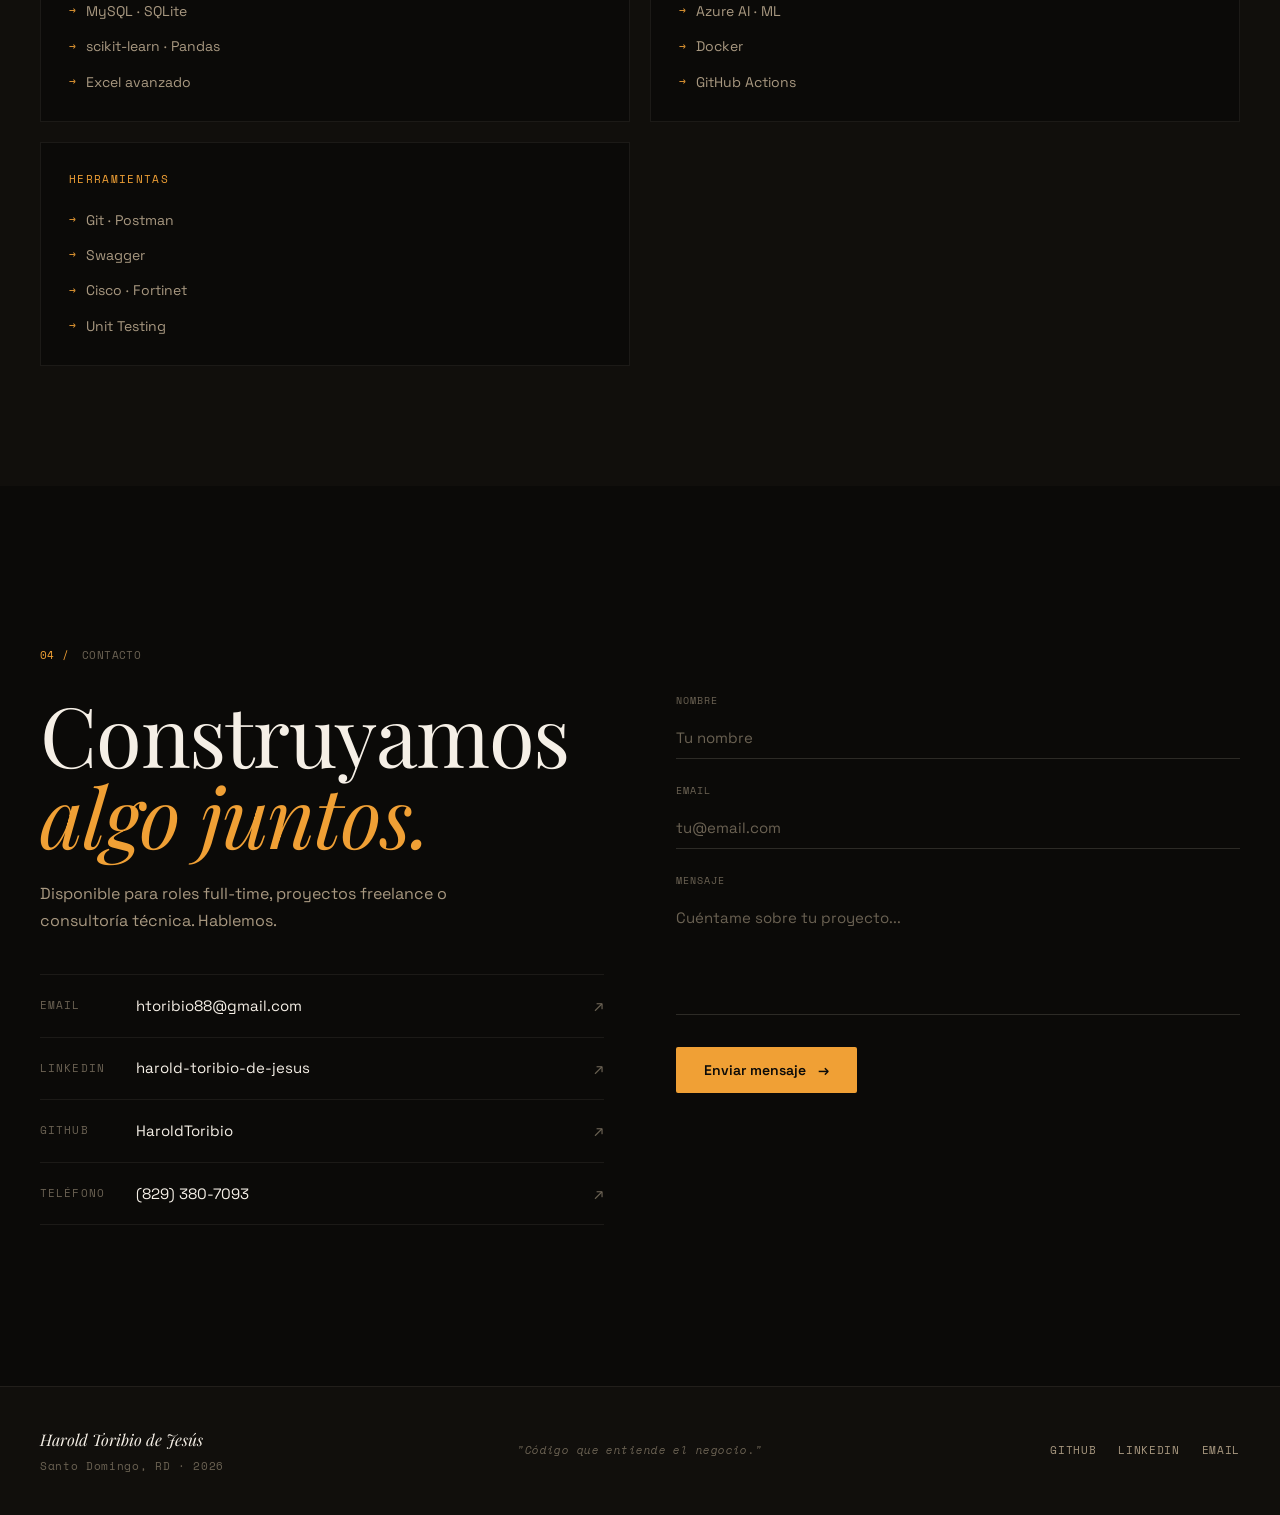
==== commit 5fb74793: "Rediseño completo del portafolio v3 + actualización de CV" ====
--- a/index.html
+++ b/index.html
@@ -1,534 +1,489 @@
 <!DOCTYPE html>
 <html lang="es">
 <head>
-  <meta charset="UTF-8" />
-  <meta name="viewport" content="width=device-width, initial-scale=1.0" />
-  <meta name="description" content="Harold Toribio — Desarrollador Web Full Stack & Analista de Datos. Especializado en .NET Core, React y soluciones Cloud para Fintech & Banca Digital." />
-  <title>Harold Toribio · Full Stack Developer & Data Analyst</title>
-  <link rel="preconnect" href="https://fonts.googleapis.com" />
-  <link rel="preconnect" href="https://fonts.gstatic.com" crossorigin />
-  <link href="https://fonts.googleapis.com/css2?family=Syne:wght@400;500;600;700;800&family=DM+Mono:ital,wght@0,300;0,400;0,500;1,300&family=Instrument+Serif:ital@0;1&display=swap" rel="stylesheet" />
-  <link rel="stylesheet" href="style.css" />
+  <meta charset="UTF-8"/>
+  <meta name="viewport" content="width=device-width, initial-scale=1.0"/>
+  <meta name="description" content="Harold Toribio — Full Stack Developer & Data Analyst. Ingeniero en Sistemas Computacionales, Santo Domingo RD."/>
+  <title>Harold Toribio</title>
+  <link rel="preconnect" href="https://fonts.googleapis.com"/>
+  <link rel="preconnect" href="https://fonts.gstatic.com" crossorigin/>
+  <link href="https://fonts.googleapis.com/css2?family=Playfair+Display:ital,wght@0,400;0,700;0,900;1,400;1,700&family=Space+Grotesk:wght@300;400;500;600;700&family=Space+Mono:ital,wght@0,400;0,700;1,400&display=swap" rel="stylesheet"/>
+  <link rel="stylesheet" href="style.css"/>
 </head>
 <body>
 
-  <!-- CURSOR -->
-  <div class="cursor" id="cursor"></div>
-  <div class="cursor-dot" id="cursorDot"></div>
-
-  <!-- NAV -->
-  <nav class="nav" id="nav">
-    <div class="nav-inner">
-      <a href="#inicio" class="nav-logo">HT<span class="accent">.</span></a>
-      <ul class="nav-links">
-        <li><a href="#sobre-mi" class="nav-link">Sobre mí</a></li>
-        <li><a href="#experiencia" class="nav-link">Experiencia</a></li>
-        <li><a href="#proyectos" class="nav-link">Proyectos</a></li>
-        <li><a href="#stack" class="nav-link">Stack</a></li>
-        <li><a href="#contacto" class="nav-link">Contacto</a></li>
-      </ul>
-      <a href="Harold_Toribio_CV.pdf" download class="nav-cta">Descargar CV <span class="arrow">↓</span></a>
-      <button class="hamburger" id="hamburger" aria-label="Menú">
-        <span></span><span></span><span></span>
-      </button>
-    </div>
-    <div class="mobile-menu" id="mobileMenu">
-      <a href="#sobre-mi" class="mobile-link">Sobre mí</a>
-      <a href="#experiencia" class="mobile-link">Experiencia</a>
-      <a href="#proyectos" class="mobile-link">Proyectos</a>
-      <a href="#stack" class="mobile-link">Stack</a>
-      <a href="#contacto" class="mobile-link">Contacto</a>
-      <a href="Harold_Toribio_CV.pdf" download class="mobile-cta">Descargar CV</a>
-    </div>
+<!-- ░░ CURSOR ░░ -->
+<div id="cur" class="cur"></div>
+
+<!-- ░░ LOADER ░░ -->
+<div id="loader" class="loader">
+  <div class="loader-inner">
+    <span class="loader-name">Harold Toribio</span>
+    <div class="loader-bar"><div class="loader-fill" id="loaderFill"></div></div>
+    <span class="loader-pct" id="loaderPct">0%</span>
+  </div>
+</div>
+
+<!-- ░░ NAV ░░ -->
+<header class="nav" id="nav">
+  <a href="#" class="nav-logo">HT</a>
+  <nav class="nav-links">
+    <a href="#work" data-en="Work" data-es="Trabajo">Trabajo</a>
+    <a href="#about" data-en="About" data-es="Sobre mí">Sobre mí</a>
+    <a href="#stack" data-en="Stack" data-es="Stack">Stack</a>
+    <a href="#contact" data-en="Contact" data-es="Contacto">Contacto</a>
   </nav>
-
-  <!-- HERO -->
-  <section class="hero" id="inicio">
-    <div class="hero-bg">
-      <div class="grid-lines"></div>
-      <div class="glow glow-1"></div>
-      <div class="glow glow-2"></div>
-    </div>
-    <div class="hero-inner">
-      <div class="hero-tag reveal">
-        <span class="tag-dot"></span>
-        Disponible · Santo Domingo, RD
-      </div>
-      <h1 class="hero-title reveal">
-        <span class="hero-name">Harold<br>Toribio</span>
-        <span class="hero-role">
-          <em>Full Stack</em><br>Developer &<br>Data Analyst
-        </span>
+  <div class="nav-right">
+    <button class="lang-toggle" id="langToggle">EN</button>
+    <a href="Harold-Toribio-CV.pdf" download class="nav-cta">
+      <span data-en="Resume" data-es="CV">CV</span> ↓
+    </a>
+  </div>
+  <button class="nav-burger" id="burger"><span></span><span></span></button>
+</header>
+
+<div class="mob-menu" id="mobMenu">
+  <a href="#work" class="mob-link">Trabajo</a>
+  <a href="#about" class="mob-link">Sobre mí</a>
+  <a href="#stack" class="mob-link">Stack</a>
+  <a href="#contact" class="mob-link">Contacto</a>
+  <a href="Harold-Toribio-CV.pdf" download class="mob-link mob-cv">Descargar CV ↓</a>
+</div>
+
+<!-- ░░░░░░░░░░░░░░░░░░░░░░░░░░░
+     SCENE 1 — HERO
+░░░░░░░░░░░░░░░░░░░░░░░░░░░ -->
+<section class="scene" id="hero">
+  <div class="hero-split">
+
+    <!-- LEFT: text -->
+    <div class="hero-text">
+      <p class="hero-eyebrow cin-fade" style="--d:.1s">
+        <span class="dot-pulse"></span>
+        <span data-en="Available · Santo Domingo, RD" data-es="Disponible · Santo Domingo, RD">Disponible · Santo Domingo, RD</span>
+      </p>
+
+      <h1 class="hero-headline cin-fade" style="--d:.25s">
+        <span class="h-line" data-en="Code that" data-es="Código que">Código que</span>
+        <span class="h-line italic-serif" data-en="understands" data-es="entiende el">entiende el</span>
+        <span class="h-line" data-en="business." data-es="negocio.">negocio.</span>
       </h1>
-      <p class="hero-desc reveal">
-        Ingeniero en Sistemas (UNPHU) especializado en <strong>.NET Core, React y Python</strong>. Construyo sistemas que entienden el negocio antes de escribir la primera línea de código.
+
+      <p class="hero-sub cin-fade" style="--d:.45s">
+        <span data-en="Full Stack Developer & Data Analyst" data-es="Desarrollador Full Stack & Analista de Datos">Full Stack Developer & Data Analyst</span>
       </p>
-      <div class="hero-actions reveal">
-        <a href="#proyectos" class="btn btn-primary">Ver proyectos <span>→</span></a>
-        <a href="#contacto" class="btn btn-ghost">Hablemos</a>
-      </div>
-      <div class="hero-stats reveal">
-        <div class="stat">
-          <span class="stat-num">5+</span>
-          <span class="stat-label">Proyectos<br>completados</span>
-        </div>
-        <div class="stat-divider"></div>
-        <div class="stat">
-          <span class="stat-num">3+</span>
-          <span class="stat-label">Años en<br>entornos corporativos</span>
-        </div>
-        <div class="stat-divider"></div>
-        <div class="stat">
-          <span class="stat-num">10+</span>
-          <span class="stat-label">Tecnologías<br>dominadas</span>
-        </div>
-      </div>
-    </div>
-    <div class="scroll-hint">
-      <span>Scroll</span>
-      <div class="scroll-line"></div>
-    </div>
-  </section>
-
-  <!-- SOBRE MÍ -->
-  <section class="about" id="sobre-mi">
-    <div class="container">
-      <div class="section-label reveal">
-        <span class="label-num">01</span>
-        <span>Sobre mí</span>
-      </div>
-      <div class="about-grid">
-        <div class="about-text">
-          <h2 class="section-title reveal">El código que<br>entiende el<br><em>negocio.</em></h2>
-          <div class="about-body reveal">
-            <p>
-              Soy Ingeniero en Sistemas en formación (UNPHU, egreso dic. 2026) con enfoque en <strong>desarrollo web full stack</strong> y <strong>análisis de datos</strong>. Construyo aplicaciones con .NET Core, Python y React, y diseño soluciones de datos con SQL Server y herramientas cloud.
-            </p>
-            <p>
-              Mi trayectoria previa como <strong>Team Manager en Customer Experience</strong> me dio algo que pocos perfiles técnicos tienen: entiendo el negocio antes de escribir código. En entornos donde la precisión no es opcional, eso marca la diferencia.
-            </p>
-            <p>
-              Recientemente, tome como experiencia la pasantía de <strong>Infraestructura IT & Ciberseguridad</strong> en Llortech, trabajando con redes WAN, Cisco, Fortinet y virtualización en entidades reguladas.
-            </p>
-          </div>
-          <div class="about-badges reveal">
-            <span class="badge">☁️ AWS Certified</span>
-            <span class="badge">🔷 Azure AI/ML</span>
-            <span class="badge">📊 IBM Data Analytics</span>
-            <span class="badge">🌐 Bilingüe ES/EN</span>
-          </div>
-        </div>
-        <div class="about-visual reveal">
-          <div class="about-card">
-            <div class="card-header">
-              <span class="card-dot red"></span>
-              <span class="card-dot yellow"></span>
-              <span class="card-dot green"></span>
-              <span class="card-filename">harold.profile.ts</span>
-            </div>
-            <pre class="code-block"><code><span class="c-keyword">const</span> <span class="c-var">harold</span> = {
-  <span class="c-prop">nombre</span>: <span class="c-str">"Harold Toribio de Jesús"</span>,
-  <span class="c-prop">ubicación</span>: <span class="c-str">"Santo Domingo, RD"</span>,
-  <span class="c-prop">email</span>: <span class="c-str">"htoribio88@gmail.com"</span>,
-  <span class="c-prop">rol</span>: <span class="c-str">"Full Stack Dev & Data Analyst"</span>,
-  <span class="c-prop">enfoque</span>: <span class="c-str">"Ingeniero en Sistemas Computacionales"</span>,
-  <span class="c-prop">stack</span>: [
-    <span class="c-str">"C# · .NET 8"</span>, <span class="c-str">"React"</span>,
-    <span class="c-str">"Python"</span>, <span class="c-str">"SQL Server"</span>,
-    <span class="c-str">"AWS"</span>, <span class="c-str">"Azure"</span>, <span class="c-str">"Docker"</span>
-  ],
-  <span class="c-prop">disponible</span>: <span class="c-bool">true</span>,
-  <span class="c-prop">egreso</span>: <span class="c-str">"Diciembre 2026"</span>,
-};</code></pre>
-          </div>
-        </div>
-      </div>
-    </div>
-  </section>
-
-  <!-- EXPERIENCIA -->
-  <section class="experience" id="experiencia">
-    <div class="container">
-      <div class="section-label reveal">
-        <span class="label-num">02</span>
-        <span>Experiencia</span>
-      </div>
-      <h2 class="section-title reveal">Trayectoria<br>profesional</h2>
-      <div class="timeline">
-
-        <div class="timeline-item reveal">
-          <div class="timeline-marker">
-            <div class="marker-dot active"></div>
-            <div class="marker-line"></div>
-          </div>
-          <div class="timeline-content">
-            <div class="timeline-header">
-              <div>
-                <h3 class="job-title">Pasante — Infraestructura IT & Ciberseguridad</h3>
-                <p class="job-company">Llortech Technology Solutions · Santo Domingo, RD</p>
-              </div>
-              <span class="job-date">Dic. 2025 – Mar. 2026</span>
-            </div>
-            <ul class="job-desc">
-              <li>Implemento y mantengo infraestructura de red en entornos multi-sucursal: redes WAN, telefonía IP y conectividad con equipos <strong>Cisco, Fortinet y Ubiquiti</strong>.</li>
-              <li>Colaboro en proyectos de ciberseguridad, virtualización y MDM — áreas críticas en entidades reguladas como bancos y fintechs.</li>
-              <li>Gestiono mantenimiento preventivo y correctivo de servidores, garantizando continuidad operativa.</li>
-              <li>Resuelvo incidencias técnicas bajo criterios de disponibilidad del negocio, minimizando tiempo de respuesta e impacto al usuario.</li>
-            </ul>
-            <div class="job-tags">
-              <span>Cisco</span><span>Fortinet</span><span>Ubiquiti</span><span>WAN</span><span>MDM</span>
-            </div>
-          </div>
-        </div>
-
-        <div class="timeline-item reveal">
-          <div class="timeline-marker">
-            <div class="marker-dot"></div>
-            <div class="marker-line"></div>
-          </div>
-          <div class="timeline-content">
-            <div class="timeline-header">
-              <div>
-                <h3 class="job-title">Team Manager — Customer Experience</h3>
-                <p class="job-company">Alorica</p>
-              </div>
-              <span class="job-date">Dic. 2024 – Nov. 2025</span>
-            </div>
-            <ul class="job-desc">
-              <li>Lideré un equipo de agentes en entorno de alto volumen, gestionando KPIs: <strong>CSAT, FCR</strong> y tiempo de resolución.</li>
-              <li>Conduje sesiones de coaching individual y monitoreé calidad de llamadas, generando reportes de desempeño para <strong>decisiones basadas en datos</strong>.</li>
-              <li>Desarrollé habilidades directamente aplicables al sector financiero: gestión por métricas, comunicación ejecutiva y toma de decisiones bajo presión.</li>
-            </ul>
-            <div class="job-tags">
-              <span>Liderazgo</span><span>KPIs</span><span>Data-driven</span><span>Coaching</span>
-            </div>
-          </div>
-        </div>
-
-        <div class="timeline-item reveal">
-          <div class="timeline-marker">
-            <div class="marker-dot"></div>
-          </div>
-          <div class="timeline-content">
-            <div class="timeline-header">
-              <div>
-                <h3 class="job-title">Customer Experience Specialist — Telecomunicaciones</h3>
-                <p class="job-company">Alorica</p>
-              </div>
-              <span class="job-date">Abr. 2022 – Dic. 2024</span>
-            </div>
-            <ul class="job-desc">
-              <li>Brindé soporte especializado a clientes de telecomunicaciones, gestionando solicitudes técnicas y administración de cuentas bajo altos estándares de calidad.</li>
-              <li>Cumplí consistentemente metas de <strong>CSAT y FCR</strong>, colaborando con equipos técnicos para escalar y resolver problemas de alto impacto.</li>
-            </ul>
-            <div class="job-tags">
-              <span>CSAT</span><span>FCR</span><span>Soporte técnico</span><span>Telecomunicaciones</span>
-            </div>
-          </div>
-        </div>
-
-      </div>
-    </div>
-  </section>
-
-  <!-- PROYECTOS -->
-  <section class="projects" id="proyectos">
-    <div class="container">
-      <div class="section-label reveal">
-        <span class="label-num">03</span>
-        <span>Proyectos</span>
-      </div>
-      <h2 class="section-title reveal">Soluciones que<br>funcionan en<br><em>producción.</em></h2>
-
-      <div class="projects-grid">
-
-        <!-- Proyecto destacado -->
-        <div class="project-card featured reveal" data-tilt>
-          <div class="project-card-bg"></div>
-          <div class="project-meta">
-            <span class="project-type personal">Personal</span>
-            <span class="project-date">Ene – Feb 2026</span>
-          </div>
-          <h3 class="project-title">Sistema Predictivo de Abandono de Clientes <span class="project-highlight">(Churn)</span></h3>
-          <p class="project-desc">
-            Modelo de regresión logística para predecir abandono de clientes en servicios financieros — directamente aplicable a análisis de cartera en banca. Incluye dashboard ejecutivo interactivo con KPIs y probabilidad de churn por cliente.
+
+      <div class="hero-actions cin-fade" style="--d:.6s">
+        <a href="#work" class="btn-main">
+          <span data-en="See my work" data-es="Ver proyectos">See my work</span>
+          <svg width="16" height="16" viewBox="0 0 16 16"><path d="M3 8h10M9 4l4 4-4 4" stroke="currentColor" stroke-width="1.5" fill="none" stroke-linecap="round" stroke-linejoin="round"/></svg>
+        </a>
+        <a href="#contact" class="btn-ghost">
+          <span data-en="Get in touch" data-es="Hablemos">Get in touch</span>
+        </a>
+      </div>
+
+      <div class="hero-kpis cin-fade" style="--d:.75s">
+        <div class="kpi">
+          <span class="kpi-n">6+</span>
+          <span class="kpi-l" data-en="Projects" data-es="Proyectos">Projects</span>
+        </div>
+        <div class="kpi-sep"></div>
+        <div class="kpi">
+          <span class="kpi-n">85K+</span>
+          <span class="kpi-l" data-en="Records analyzed" data-es="Registros analizados">Records analyzed</span>
+        </div>
+        <div class="kpi-sep"></div>
+        <div class="kpi">
+          <span class="kpi-n">2</span>
+          <span class="kpi-l" data-en="Cloud certs" data-es="Certs cloud">Cloud certs</span>
+        </div>
+      </div>
+    </div>
+
+    <!-- RIGHT: photo -->
+    <div class="hero-photo-frame cin-fade" style="--d:.3s">
+      <div class="hero-photo-inner">
+        <img src="img/profile.webp" alt="Harold Toribio" class="hero-photo"/>
+        <div class="photo-overlay"></div>
+      </div>
+      <div class="photo-tag">
+        <span class="mono-xs">Ing. Sistemas Computacionales</span>
+        <span class="mono-xs accent-text">UNPHU · 2026</span>
+      </div>
+    </div>
+
+  </div>
+
+  <!-- scroll cue -->
+  <div class="scroll-cue">
+    <div class="scroll-wheel"><div class="scroll-dot"></div></div>
+    <span class="mono-xs" data-en="scroll" data-es="scroll">scroll</span>
+  </div>
+</section>
+
+<!-- ░░░░░░░░░░░░░░░░░░░░░░░░░░░
+     SCENE 2 — WORK
+░░░░░░░░░░░░░░░░░░░░░░░░░░░ -->
+<section class="scene scene-dark" id="work">
+  <div class="scene-inner">
+
+    <div class="scene-label">
+      <span class="mono-xs accent-text">01 /</span>
+      <span class="mono-xs" data-en="Selected work" data-es="Proyectos seleccionados">Proyectos seleccionados</span>
+    </div>
+
+    <h2 class="scene-title cin-rise">
+      <span data-en="What I" data-es="Lo que">Lo que</span><br>
+      <em data-en="build." data-es="construyo.">construyo.</em>
+    </h2>
+
+    <!-- FEATURED -->
+    <div class="feat-project cin-rise">
+      <div class="feat-left">
+        <div class="feat-number mono-xs">01</div>
+        <h3 class="feat-title">
+          Customer<br>
+          <em>Churn</em><br>
+          Prediction
+        </h3>
+        <div class="feat-tags">
+          <span>Python</span><span>scikit-learn</span><span>FastAPI</span><span>Docker</span>
+        </div>
+        <a href="https://github.com/HaroldToribio/customer-churn-prediction-system" target="_blank" class="proj-arrow-link">
+          <span data-en="View repo" data-es="Ver repo">View repo</span>
+          <span class="arrow-circle">→</span>
+        </a>
+      </div>
+      <div class="feat-right">
+        <p class="feat-desc" data-en="Logistic regression model to predict customer churn in financial services. Decoupled backend/frontend architecture, containerized and cloud-ready. Includes an executive dashboard with KPIs and per-client churn probability." data-es="Modelo de regresión logística para predecir abandono de clientes en servicios financieros. Arquitectura desacoplada contenerizada y lista para cloud. Incluye dashboard ejecutivo con KPIs y probabilidad de churn por cliente.">
+          Modelo de regresión logística para predecir abandono de clientes en servicios financieros. Arquitectura desacoplada contenerizada y lista para cloud. Incluye dashboard ejecutivo con KPIs y probabilidad de churn por cliente.
+        </p>
+        <div class="feat-specs">
+          <div class="spec-row"><span class="spec-k" data-en="Model" data-es="Modelo">Modelo</span><span class="spec-v">Logistic regression · scikit-learn</span></div>
+          <div class="spec-row"><span class="spec-k">API</span><span class="spec-v">FastAPI · Swagger docs</span></div>
+          <div class="spec-row"><span class="spec-k" data-en="Output" data-es="Salida">Salida</span><span class="spec-v" data-en="Executive KPI dashboard" data-es="Dashboard ejecutivo KPI">Dashboard ejecutivo KPI</span></div>
+          <div class="spec-row"><span class="spec-k">Deploy</span><span class="spec-v">Docker · cloud-ready</span></div>
+        </div>
+      </div>
+    </div>
+
+    <!-- GRID -->
+    <div class="proj-grid">
+
+      <article class="proj-card cin-rise" style="--ri:0">
+        <div class="proj-img-box">
+          <img src="img/projects/mtjtransport.png" alt="MTJ Transport" class="proj-thumb"/>
+        </div>
+        <div class="proj-card-body">
+          <div class="proj-card-top">
+            <span class="proj-idx mono-xs">02</span>
+            <span class="proj-badge biz" data-en="Business" data-es="Empresarial">Empresarial</span>
+          </div>
+          <h3 class="proj-card-title">MTJ Transport<br><em>Recruitment</em></h3>
+          <p class="proj-card-desc" data-en="CDL specialist recruitment platform. React + TypeScript, focused on application UX." data-es="Plataforma de reclutamiento para especialistas CDL. React + TypeScript, enfocada en UX del proceso de aplicación.">Plataforma de reclutamiento para especialistas CDL. React + TypeScript.</p>
+          <div class="proj-card-stack"><span>React</span><span>TypeScript</span></div>
+          <a href="https://mtjtransport.netlify.app/" target="_blank" class="proj-card-link">
+            <span data-en="Live demo" data-es="Ver demo">Ver demo</span> →
+          </a>
+        </div>
+      </article>
+
+      <article class="proj-card cin-rise" style="--ri:1">
+        <div class="proj-img-box">
+          <img src="img/projects/busmanagement.jpg" alt="Sistema de Gestión de Autobuses" class="proj-thumb"/>
+        </div>
+        <div class="proj-card-body">
+          <div class="proj-card-top">
+            <span class="proj-idx mono-xs">03</span>
+            <span class="proj-badge acad" data-en="Academic" data-es="Académico">Académico</span>
+          </div>
+          <h3 class="proj-card-title">Gestión de<br><em>Autobuses</em></h3>
+          <p class="proj-card-desc" data-en="Full stack transport system with bilingual UI. Complete CRUD for buses, routes, schedules and reservations. Automation that reduced operational errors." data-es="Sistema full stack de transporte con interfaz bilingüe. CRUD completo para autobuses, rutas, horarios y reservas. Automatización que redujo errores operativos.">Sistema full stack de transporte con interfaz bilingüe. CRUD completo para autobuses, rutas, horarios y reservas.</p>
+          <div class="proj-card-stack"><span>.NET Core</span><span>React</span><span>SQL Server</span></div>
+          <a href="https://github.com/HaroldToribio/BusManagementSystem" target="_blank" class="proj-card-link">
+            <span data-en="View repo" data-es="Ver repo">Ver repo</span> →
+          </a>
+        </div>
+      </article>
+
+      <article class="proj-card cin-rise" style="--ri:2">
+        <div class="proj-img-box">
+          <img src="img/projects/inventory.jpg" alt="Dashboard de Ventas con recomendaciones ML" class="proj-thumb"/>
+        </div>
+        <div class="proj-card-body">
+          <div class="proj-card-top">
+            <span class="proj-idx mono-xs">04</span>
+            <span class="proj-badge acad" data-en="Academic" data-es="Académico">Académico</span>
+          </div>
+          <h3 class="proj-card-title">Dashboard de<br><em>Ventas + ML</em></h3>
+          <p class="proj-card-desc" data-en="Sales management dashboard with ML-powered product recommendations (collaborative filtering) and customer purchase analysis." data-es="Dashboard de gestión de ventas con recomendaciones de productos basadas en ML (filtrado colaborativo) y análisis de compras por cliente.">Dashboard de gestión de ventas con recomendaciones ML (filtrado colaborativo) y análisis de compras por cliente.</p>
+          <div class="proj-card-stack"><span>Python</span><span>ML</span><span>SQL</span></div>
+          <a href="https://github.com/HaroldToribio/product-sales-system" target="_blank" class="proj-card-link">
+            <span data-en="View repo" data-es="Ver repo">Ver repo</span> →
+          </a>
+        </div>
+      </article>
+
+      <article class="proj-card cin-rise" style="--ri:3">
+        <div class="proj-img-box">
+          <img src="img/projects/tutorconnect.jpg" alt="TutorConnect" class="proj-thumb"/>
+        </div>
+        <div class="proj-card-body">
+          <div class="proj-card-top">
+            <span class="proj-idx mono-xs">05</span>
+            <span class="proj-badge acad" data-en="Academic" data-es="Académico">Académico</span>
+          </div>
+          <h3 class="proj-card-title">TutorConnect<br><em>EdTech</em></h3>
+          <p class="proj-card-desc" data-en="EdTech platform with role-differentiated flows (tutor/student), responsive design and modular structure." data-es="Plataforma EdTech con flujos diferenciados por rol (tutor/estudiante), diseño responsivo y estructura modular.">Plataforma EdTech con flujos diferenciados por rol. Django + Python.</p>
+          <div class="proj-card-stack"><span>Django</span><span>Python</span><span>HTML/CSS/JS</span></div>
+          <a href="https://github.com/HaroldToribio/TutorConnect" target="_blank" class="proj-card-link">
+            <span data-en="View demo" data-es="Ver demo">Ver demo</span> →
+          </a>
+        </div>
+      </article>
+
+    </div>
+  </div>
+</section>
+
+<!-- ░░░░░░░░░░░░░░░░░░░░░░░░░░░
+     SCENE 3 — ABOUT
+░░░░░░░░░░░░░░░░░░░░░░░░░░░ -->
+<section class="scene" id="about">
+  <div class="scene-inner">
+    <div class="scene-label">
+      <span class="mono-xs accent-text">02 /</span>
+      <span class="mono-xs" data-en="About me" data-es="Sobre mí">Sobre mí</span>
+    </div>
+
+    <div class="about-split">
+      <div class="about-left cin-rise">
+        <h2 class="scene-title">
+          <span data-en="The engineer" data-es="El ingeniero">El ingeniero</span><br>
+          <em data-en="behind the code." data-es="detrás del código.">detrás del código.</em>
+        </h2>
+        <div class="about-body">
+          <p data-en="Computer Systems Engineer (UNPHU) focused on full stack development and data analysis. I build with .NET Core, Python and React, and design data solutions on SQL Server and cloud platforms certified in AWS and Azure." data-es="Ingeniero en Sistemas Computacionales (UNPHU) con enfoque en desarrollo web full stack y análisis de datos. Construyo con .NET Core, Python y React, y diseño soluciones de datos en SQL Server y plataformas cloud certificadas en AWS y Azure.">
+            Ingeniero en Sistemas Computacionales (UNPHU) con enfoque en desarrollo web full stack y análisis de datos. Construyo con .NET Core, Python y React, y diseño soluciones de datos en SQL Server y plataformas cloud certificadas en AWS y Azure.
           </p>
-          <div class="project-stack">
-            <span>Python</span><span>scikit-learn</span><span>FastAPI</span><span>HTML/JS</span><span>Docker</span>
-          </div>
-          <div class="project-highlights">
-            <div class="highlight-item">
-              <span class="h-icon">🎯</span>
-              <span>Regresión logística</span>
-            </div>
-            <div class="highlight-item">
-              <span class="h-icon">📊</span>
-              <span>Dashboard ejecutivo</span>
-            </div>
-            <div class="highlight-item">
-              <span class="h-icon">🐳</span>
-              <span>Containerizado</span>
-            </div>
-          </div>
-          <div class="project-links">
-            <a href="https://github.com/HaroldToribio/sistema-inventario-inteligente" target="_blank" class="project-link">Ver código <span>→</span></a>
-          </div>
-        </div>
-
-        <div class="project-card reveal" data-tilt>
-          <div class="project-meta">
-            <span class="project-type academic">Académico</span>
-            <span class="project-date">Dic 2025 – Ene 2026</span>
-          </div>
-          <h3 class="project-title">Sistema de Gestión de Inventarios Full Stack</h3>
-          <p class="project-desc">
-            API RESTful en C# (.NET 8) con Entity Framework y frontend en Vanilla JS. Implementa patrones de diseño, asincronía y documentación con Swagger.
+          <p data-en="My path in team leadership and high-volume corporate environments gave me a perspective few technical profiles have: I understand the business before I write a line of code. When precision isn't optional — that makes all the difference." data-es="Mi trayectoria en liderazgo de equipos y entornos corporativos de alto volumen me dio una perspectiva que pocos perfiles técnicos tienen: entiendo el negocio antes de escribir código. Cuando la precisión no es opcional, eso marca la diferencia.">
+            Mi trayectoria en liderazgo de equipos y entornos corporativos de alto volumen me dio una perspectiva que pocos perfiles técnicos tienen: entiendo el negocio antes de escribir código.
           </p>
-          <div class="project-stack">
-            <span>C#</span><span>.NET 8</span><span>Entity Framework</span><span>Swagger</span><span>Vanilla JS</span>
-          </div>
-          <div class="project-links">
-            <a href="https://github.com/HaroldToribio/PruebaTecnica-Books" target="_blank" class="project-link">Ver código <span>→</span></a>
-          </div>
-        </div>
-
-        <div class="project-card reveal" data-tilt>
-          <div class="project-meta">
-            <span class="project-type academic">Académico</span>
-            <span class="project-date">Nov – Dic 2025</span>
-          </div>
-          <h3 class="project-title">Product & Sales Management System</h3>
-          <p class="project-desc">
-            Aplicación full stack para gestión de inventarios, clientes y transacciones de ventas. Enfocada en seguridad y arquitectura limpia.
-          </p>
-          <div class="project-stack">
-            <span>C#</span><span>.NET</span><span>SQL Server</span>
-          </div>
-          <div class="project-links">
-            <a href="https://github.com/HaroldToribio/product-sales-system" target="_blank" class="project-link">Ver código <span>→</span></a>
-          </div>
-        </div>
-
-        <div class="project-card reveal" data-tilt>
-          <div class="project-meta">
-            <span class="project-type academic">UNPHU</span>
-            <span class="project-date">May – Ago 2025</span>
-          </div>
-          <h3 class="project-title">Sistema de Gestión de Transporte</h3>
-          <p class="project-desc">
-            API REST en .NET con frontend en React. CRUD completo para autobuses, rutas, horarios y reservas. Automatización que redujo errores operativos en el flujo de reservas.
-          </p>
-          <div class="project-stack">
-            <span>.NET</span><span>React</span><span>SQL Server</span><span>Swagger</span>
-          </div>
-          <div class="project-links">
-            <a href="https://github.com/HaroldToribio/BusManagementSystem" target="_blank" class="project-link">Ver código <span>→</span></a>
-          </div>
-        </div>
-
-        <div class="project-card reveal" data-tilt>
-          <div class="project-meta">
-            <span class="project-type academic">UNPHU</span>
-            <span class="project-date">Oct – Dic 2024</span>
-          </div>
-          <h3 class="project-title">TutorConnect — Plataforma de Tutorías</h3>
-          <p class="project-desc">
-            Plataforma web con Django (Python). Diseño responsivo, estructura modular y flujos diferenciados por rol (tutor / estudiante).
-          </p>
-          <div class="project-stack">
-            <span>Django</span><span>Python</span><span>HTML/CSS/JS</span>
-          </div>
-          <div class="project-links">
-            <a href="https://haroldtoribio.github.io/TutorConnect/" target="_blank" class="project-link">Ver demo <span>→</span></a>
-          </div>
-        </div>
-
-      </div>
-    </div>
-  </section>
-
-  <!-- STACK -->
-  <section class="stack" id="stack">
-    <div class="container">
-      <div class="section-label reveal">
-        <span class="label-num">04</span>
-        <span>Stack técnico</span>
-      </div>
-      <h2 class="section-title reveal">Las herramientas<br>del oficio</h2>
-
-      <div class="stack-grid">
-
-        <div class="stack-group reveal">
-          <div class="stack-group-header">
-            <span class="group-icon">⚙️</span>
-            <h3>Backend</h3>
-          </div>
-          <div class="stack-items">
-            <div class="stack-item"><span class="tech-icon">◆</span>C# / .NET Core / .NET 8</div>
-            <div class="stack-item"><span class="tech-icon">◆</span>Python · Django · FastAPI</div>
-            <div class="stack-item"><span class="tech-icon">◆</span>API REST · MVC</div>
-            <div class="stack-item"><span class="tech-icon">◆</span>Entity Framework</div>
-          </div>
-        </div>
-
-        <div class="stack-group reveal">
-          <div class="stack-group-header">
-            <span class="group-icon">🎨</span>
-            <h3>Frontend</h3>
-          </div>
-          <div class="stack-items">
-            <div class="stack-item"><span class="tech-icon">◆</span>React · JavaScript (ES6+)</div>
-            <div class="stack-item"><span class="tech-icon">◆</span>HTML5 · CSS3</div>
-            <div class="stack-item"><span class="tech-icon">◆</span>Bootstrap · Tailwind</div>
-            <div class="stack-item"><span class="tech-icon">◆</span>Vanilla JS</div>
-          </div>
-        </div>
-
-        <div class="stack-group reveal">
-          <div class="stack-group-header">
-            <span class="group-icon">🗄️</span>
-            <h3>Datos</h3>
-          </div>
-          <div class="stack-items">
-            <div class="stack-item"><span class="tech-icon">◆</span>SQL Server · PostgreSQL</div>
-            <div class="stack-item"><span class="tech-icon">◆</span>MySQL · SQLite</div>
-            <div class="stack-item"><span class="tech-icon">◆</span>scikit-learn · Pandas</div>
-            <div class="stack-item"><span class="tech-icon">◆</span>Excel avanzado</div>
-          </div>
-        </div>
-
-        <div class="stack-group reveal">
-          <div class="stack-group-header">
-            <span class="group-icon">☁️</span>
-            <h3>Cloud & DevOps</h3>
-          </div>
-          <div class="stack-items">
-            <div class="stack-item"><span class="tech-icon">◆</span>AWS (S3, Databases)</div>
-            <div class="stack-item"><span class="tech-icon">◆</span>Azure (AI, ML, Vision)</div>
-            <div class="stack-item"><span class="tech-icon">◆</span>Docker · GitHub Actions</div>
-            <div class="stack-item"><span class="tech-icon">◆</span>Git · Postman · Swagger</div>
-          </div>
-        </div>
-
-        <div class="stack-group reveal">
-          <div class="stack-group-header">
-            <span class="group-icon">🛡️</span>
-            <h3>Redes & Seguridad</h3>
-          </div>
-          <div class="stack-items">
-            <div class="stack-item"><span class="tech-icon">◆</span>Cisco · Fortinet</div>
-            <div class="stack-item"><span class="tech-icon">◆</span>Ubiquiti · WAN</div>
-            <div class="stack-item"><span class="tech-icon">◆</span>Telefonía IP</div>
-            <div class="stack-item"><span class="tech-icon">◆</span>MDM · Virtualización</div>
-          </div>
-        </div>
-
-        <div class="stack-group reveal">
-          <div class="stack-group-header">
-            <span class="group-icon">📜</span>
-            <h3>Certificaciones</h3>
-          </div>
-          <div class="stack-items">
-            <div class="stack-item"><span class="tech-icon">◆</span>AWS Educate: Cloud 101</div>
-            <div class="stack-item"><span class="tech-icon">◆</span>Azure AI-900 · Azure ML</div>
-            <div class="stack-item"><span class="tech-icon">◆</span>IBM Data Analytics</div>
-            <div class="stack-item"><span class="tech-icon">◆</span>Cisco: Apply AI</div>
-          </div>
-        </div>
-
-      </div>
-    </div>
-  </section>
-
-  <!-- CONTACTO -->
-  <section class="contact" id="contacto">
-    <div class="container">
-      <div class="section-label reveal">
-        <span class="label-num">05</span>
-        <span>Contacto</span>
-      </div>
-      <div class="contact-inner">
-        <div class="contact-text reveal">
-          <h2 class="contact-title">¿Tienes un proyecto<br>en mente? <em>Hablemos.</em></h2>
-          <p class="contact-desc">
-            Estoy disponible para roles full-time, freelance o consultoría técnica — especialmente en el sector Fintech, Banca Digital y Data Analytics.
-          </p>
-          <div class="contact-links">
-            <a href="mailto:htoribio88@gmail.com" class="contact-link">
-              <span class="cl-icon">✉</span>
-              <div>
-                <span class="cl-label">Email</span>
-                <span class="cl-value">htoribio88@gmail.com</span>
-              </div>
-              <span class="cl-arrow">→</span>
-            </a>
-            <a href="https://www.linkedin.com/in/haroldtoribio" target="_blank" class="contact-link">
-              <span class="cl-icon">in</span>
-              <div>
-                <span class="cl-label">LinkedIn</span>
-                <span class="cl-value">harold-toribio-de-jesus</span>
-              </div>
-              <span class="cl-arrow">→</span>
-            </a>
-            <a href="https://github.com/HaroldToribio" target="_blank" class="contact-link">
-              <span class="cl-icon">⌥</span>
-              <div>
-                <span class="cl-label">GitHub</span>
-                <span class="cl-value">HaroldToribio</span>
-              </div>
-              <span class="cl-arrow">→</span>
-            </a>
-            <a href="tel:+18293807093" class="contact-link">
-              <span class="cl-icon">📞</span>
-              <div>
-                <span class="cl-label">Teléfono</span>
-                <span class="cl-value">(829) 380-7093</span>
-              </div>
-              <span class="cl-arrow">→</span>
-            </a>
-          </div>
-        </div>
-        <div class="contact-form-wrap reveal">
-          <form class="contact-form" id="contactForm">
-            <div class="form-group">
-              <label for="name">Nombre</label>
-              <input type="text" id="name" placeholder="Tu nombre" required />
-            </div>
-            <div class="form-group">
-              <label for="email">Email</label>
-              <input type="email" id="email" placeholder="tu@email.com" required />
-            </div>
-            <div class="form-group">
-              <label for="message">Mensaje</label>
-              <textarea id="message" rows="5" placeholder="Cuéntame sobre tu proyecto o propuesta..." required></textarea>
-            </div>
-            <button type="submit" class="btn btn-primary full-width">
-              Enviar mensaje <span>→</span>
-            </button>
-          </form>
-        </div>
-      </div>
-    </div>
-  </section>
-
-  <!-- FOOTER -->
-  <footer class="footer">
-    <div class="container">
-      <div class="footer-inner">
-        <span class="footer-logo">HT<span class="accent">.</span></span>
-        <p class="footer-text">
-          Harold Toribio de Jesús · Full Stack Developer & Data Analyst · Santo Domingo, RD
+        </div>
+        <div class="about-badges">
+          <span>AWS Educate</span>
+          <span>Azure AI-900</span>
+          <span>Azure ML</span>
+          <span>IBM Data Analytics</span>
+          <span>Cisco AI</span>
+          <span>INDOTEL Full Stack</span>
+          <span data-en="Bilingual ES/EN" data-es="Bilingüe ES/EN">Bilingüe ES/EN</span>
+        </div>
+      </div>
+
+      <div class="about-right cin-rise">
+        <div class="exp-list">
+          <div class="exp-entry">
+            <div class="exp-line-wrap">
+              <div class="exp-dot active"></div>
+              <div class="exp-vline"></div>
+            </div>
+            <div class="exp-content">
+              <span class="exp-period mono-xs">Abr 2026 – May 2026</span>
+              <strong class="exp-role" data-en="Data & Product Support Specialist" data-es="Data & Product Support Specialist">Data &amp; Product Support Specialist</strong>
+              <span class="exp-co accent-text">Horatio</span>
+              <p class="exp-detail" data-en="Analyzed e-commerce & CX datasets for BPO clients. Cleaned and explored 85,000+ customer satisfaction records with Python (pandas, scikit-learn), building KPI reports and data pipelines." data-es="Analicé datasets de e-commerce y CX para clientes BPO. Limpié y exploré +85,000 registros de satisfacción con Python (pandas, scikit-learn), construyendo reportes KPI y pipelines de datos.">Analicé datasets de e-commerce y CX para clientes BPO. Limpié y exploré +85,000 registros de satisfacción con Python (pandas, scikit-learn), construyendo reportes KPI y pipelines de datos.</p>
+            </div>
+          </div>
+          <div class="exp-entry">
+            <div class="exp-line-wrap">
+              <div class="exp-dot"></div>
+              <div class="exp-vline"></div>
+            </div>
+            <div class="exp-content">
+              <span class="exp-period mono-xs">Dic 2025 – Mar 2026</span>
+              <strong class="exp-role" data-en="IT & Cybersecurity Intern" data-es="Pasante IT & Ciberseguridad">Pasante IT &amp; Ciberseguridad</strong>
+              <span class="exp-co accent-text">Llortech Technology Solutions</span>
+              <p class="exp-detail" data-en="Multi-branch network infrastructure (WAN, VoIP, Cisco · Fortinet · Ubiquiti). Cybersecurity, virtualization and MDM in regulated environments." data-es="Infraestructura de red multi-sucursal (WAN, VoIP, Cisco · Fortinet · Ubiquiti). Ciberseguridad, virtualización y MDM en entornos regulados.">Infraestructura de red multi-sucursal. Ciberseguridad, virtualización y MDM en entornos regulados.</p>
+            </div>
+          </div>
+          <div class="exp-entry">
+            <div class="exp-line-wrap">
+              <div class="exp-dot"></div>
+              <div class="exp-vline"></div>
+            </div>
+            <div class="exp-content">
+              <span class="exp-period mono-xs">Dic 2024 – Nov 2025</span>
+              <strong class="exp-role" data-en="Team Manager — CX" data-es="Team Manager — CX">Team Manager — CX</strong>
+              <span class="exp-co accent-text">Alorica</span>
+              <p class="exp-detail" data-en="Led a team in a high-volume environment. KPI management (CSAT, FCR), coaching and data-driven performance reports." data-es="Lideré equipo en entorno de alto volumen. Gestión de KPIs (CSAT, FCR), coaching y reportes de desempeño basados en datos.">Lideré equipo en entorno de alto volumen. KPIs CSAT/FCR, coaching y reportes de desempeño basados en datos.</p>
+            </div>
+          </div>
+          <div class="exp-entry">
+            <div class="exp-line-wrap">
+              <div class="exp-dot"></div>
+            </div>
+            <div class="exp-content">
+              <span class="exp-period mono-xs">Abr 2022 – Dic 2024</span>
+              <strong class="exp-role" data-en="CX Specialist — Telecom" data-es="CX Specialist — Telecomunicaciones">CX Specialist — Telecomunicaciones</strong>
+              <span class="exp-co accent-text">Alorica</span>
+              <p class="exp-detail" data-en="Specialized support for telecom clients. Consistent CSAT and FCR targets met in high-impact escalations." data-es="Soporte especializado para clientes de telecomunicaciones. Metas CSAT y FCR cumplidas consistentemente en escalaciones de alto impacto.">Soporte especializado en telecomunicaciones. Metas CSAT y FCR cumplidas consistentemente.</p>
+            </div>
+          </div>
+        </div>
+      </div>
+    </div>
+  </div>
+</section>
+
+<!-- ░░░░░░░░░░░░░░░░░░░░░░░░░░░
+     SCENE 4 — STACK
+░░░░░░░░░░░░░░░░░░░░░░░░░░░ -->
+<section class="scene scene-dark" id="stack">
+  <div class="scene-inner">
+    <div class="scene-label">
+      <span class="mono-xs accent-text">03 /</span>
+      <span class="mono-xs" data-en="Tech stack" data-es="Stack técnico">Stack técnico</span>
+    </div>
+    <h2 class="scene-title cin-rise">
+      <span data-en="Tools of" data-es="Las">Las</span><br>
+      <em data-en="the craft." data-es="herramientas.">herramientas.</em>
+    </h2>
+
+    <div class="stack-bento">
+      <div class="bento-card bento-lg cin-rise" style="--ri:0">
+        <span class="bento-label mono-xs" data-en="Backend" data-es="Backend">Backend</span>
+        <ul class="bento-list">
+          <li><span class="tech-bullet">→</span>C# · .NET Core · .NET 8</li>
+          <li><span class="tech-bullet">→</span>Python · Django · FastAPI</li>
+          <li><span class="tech-bullet">→</span>API REST · MVC</li>
+          <li><span class="tech-bullet">→</span>Entity Framework</li>
+        </ul>
+      </div>
+      <div class="bento-card bento-md cin-rise" style="--ri:1">
+        <span class="bento-label mono-xs" data-en="Frontend" data-es="Frontend">Frontend</span>
+        <ul class="bento-list">
+          <li><span class="tech-bullet">→</span>React · TypeScript</li>
+          <li><span class="tech-bullet">→</span>JavaScript ES6+</li>
+          <li><span class="tech-bullet">→</span>HTML5 · CSS3</li>
+          <li><span class="tech-bullet">→</span>Tailwind · Bootstrap</li>
+        </ul>
+      </div>
+      <div class="bento-card bento-md cin-rise" style="--ri:2">
+        <span class="bento-label mono-xs" data-en="Data" data-es="Datos">Datos</span>
+        <ul class="bento-list">
+          <li><span class="tech-bullet">→</span>SQL Server · PostgreSQL</li>
+          <li><span class="tech-bullet">→</span>MySQL · SQLite</li>
+          <li><span class="tech-bullet">→</span>scikit-learn · Pandas</li>
+          <li><span class="tech-bullet">→</span>Excel avanzado</li>
+        </ul>
+      </div>
+      <div class="bento-card bento-sm cin-rise" style="--ri:3">
+        <span class="bento-label mono-xs">Cloud</span>
+        <ul class="bento-list">
+          <li><span class="tech-bullet">→</span>AWS (S3, DBs)</li>
+          <li><span class="tech-bullet">→</span>Azure AI · ML</li>
+          <li><span class="tech-bullet">→</span>Docker</li>
+          <li><span class="tech-bullet">→</span>GitHub Actions</li>
+        </ul>
+      </div>
+      <div class="bento-card bento-sm cin-rise" style="--ri:4">
+        <span class="bento-label mono-xs" data-en="Tools" data-es="Herramientas">Herramientas</span>
+        <ul class="bento-list">
+          <li><span class="tech-bullet">→</span>Git · Postman</li>
+          <li><span class="tech-bullet">→</span>Swagger</li>
+          <li><span class="tech-bullet">→</span>Cisco · Fortinet</li>
+          <li><span class="tech-bullet">→</span>Unit Testing</li>
+        </ul>
+      </div>
+    </div>
+  </div>
+</section>
+
+<!-- ░░░░░░░░░░░░░░░░░░░░░░░░░░░
+     SCENE 5 — CONTACT
+░░░░░░░░░░░░░░░░░░░░░░░░░░░ -->
+<section class="scene" id="contact">
+  <div class="scene-inner">
+    <div class="scene-label">
+      <span class="mono-xs accent-text">04 /</span>
+      <span class="mono-xs" data-en="Get in touch" data-es="Contacto">Contacto</span>
+    </div>
+
+    <div class="contact-split">
+      <div class="contact-left cin-rise">
+        <h2 class="scene-title">
+          <span data-en="Let's build" data-es="Construyamos">Construyamos</span><br>
+          <em data-en="something." data-es="algo juntos.">algo juntos.</em>
+        </h2>
+        <p class="contact-sub" data-en="Open to full-time roles, freelance projects or technical consulting. Let's talk." data-es="Disponible para roles full-time, proyectos freelance o consultoría técnica. Hablemos.">
+          Disponible para roles full-time, proyectos freelance o consultoría técnica. Hablemos.
         </p>
-        <div class="footer-links">
-          <a href="mailto:htoribio88@gmail.com">Email</a>
-          <a href="https://github.com/HaroldToribio" target="_blank">GitHub</a>
-          <a href="https://www.linkedin.com/in/haroldtoribio" target="_blank">LinkedIn</a>
-        </div>
-      </div>
-      <p class="footer-copy">© 2026 Harold Toribio · Construido con código limpio y pasión por la ingeniería.</p>
-    </div>
-  </footer>
-
-  <script src="script.js"></script>
+        <div class="contact-links">
+          <a href="mailto:htoribio88@gmail.com" class="contact-item">
+            <span class="ci-label mono-xs">Email</span>
+            <span class="ci-value">htoribio88@gmail.com</span>
+            <span class="ci-arr">↗</span>
+          </a>
+          <a href="https://www.linkedin.com/in/harold-toribio-de-jesus-54bbb8230" target="_blank" class="contact-item">
+            <span class="ci-label mono-xs">LinkedIn</span>
+            <span class="ci-value">harold-toribio-de-jesus</span>
+            <span class="ci-arr">↗</span>
+          </a>
+          <a href="https://github.com/HaroldToribio" target="_blank" class="contact-item">
+            <span class="ci-label mono-xs">GitHub</span>
+            <span class="ci-value">HaroldToribio</span>
+            <span class="ci-arr">↗</span>
+          </a>
+          <a href="tel:+18293807093" class="contact-item">
+            <span class="ci-label mono-xs" data-en="Phone" data-es="Teléfono">Teléfono</span>
+            <span class="ci-value">(829) 380-7093</span>
+            <span class="ci-arr">↗</span>
+          </a>
+        </div>
+      </div>
+
+      <div class="contact-right cin-rise">
+        <form id="contactForm" class="c-form">
+          <div class="c-field">
+            <label data-en="Name" data-es="Nombre">Nombre</label>
+            <input type="text" required placeholder="Tu nombre" data-ph-en="Your name" data-ph-es="Tu nombre"/>
+          </div>
+          <div class="c-field">
+            <label>Email</label>
+            <input type="email" required placeholder="tu@email.com" data-ph-en="you@email.com" data-ph-es="tu@email.com"/>
+          </div>
+          <div class="c-field">
+            <label data-en="Message" data-es="Mensaje">Mensaje</label>
+            <textarea rows="5" required placeholder="Cuéntame sobre tu proyecto..." data-ph-en="Tell me about your project..." data-ph-es="Cuéntame sobre tu proyecto..."></textarea>
+          </div>
+          <button type="submit" class="c-submit">
+            <span class="c-submit-text" data-en="Send message" data-es="Enviar mensaje">Enviar mensaje</span>
+            <span class="c-submit-icon">→</span>
+          </button>
+        </form>
+      </div>
+    </div>
+  </div>
+</section>
+
+<!-- ░░ FOOTER ░░ -->
+<footer class="footer">
+  <div class="footer-left">
+    <span class="footer-name">Harold Toribio de Jesús</span>
+    <span class="mono-xs footer-loc">Santo Domingo, RD · 2026</span>
+  </div>
+  <div class="footer-center mono-xs">
+    "Código que entiende el negocio."
+  </div>
+  <div class="footer-right">
+    <a href="https://github.com/HaroldToribio" target="_blank">GitHub</a>
+    <a href="https://www.linkedin.com/in/harold-toribio-de-jesus-54bbb8230" target="_blank">LinkedIn</a>
+    <a href="mailto:htoribio88@gmail.com">Email</a>
+  </div>
+</footer>
+
+<script src="script.js"></script>
 </body>
 </html>
--- a/style.css
+++ b/style.css
@@ -1,1084 +1,1034 @@
-/* ============================================
-   HAROLD TORIBIO · PORTFOLIO CSS
-   Dark editorial fintech aesthetic
-   ============================================ */
+/* ════════════════════════════════════════════════
+   HAROLD TORIBIO · PORTFOLIO v3
+   Cinematic single-page · warm amber on deep dark
+   Playfair Display + Space Grotesk + Space Mono
+   ════════════════════════════════════════════════ */
 
 :root {
-  --bg: #0a0a0f;
-  --bg-2: #111118;
-  --bg-3: #16161f;
-  --surface: #1a1a25;
-  --surface-2: #1f1f2e;
-  --border: rgba(255, 255, 255, 0.07);
-  --border-hover: rgba(255, 255, 255, 0.15);
-  --accent: #00e5a0;
-  --accent-dim: rgba(0, 229, 160, 0.12);
-  --accent-mid: rgba(0, 229, 160, 0.3);
-  --text: #e8e8f0;
-  --text-muted: #7a7a95;
-  --text-faint: #3a3a55;
-  --white: #ffffff;
-
-  --font-display: 'Syne', sans-serif;
-  --font-serif: 'Instrument Serif', serif;
-  --font-mono: 'DM Mono', monospace;
-
-  --radius: 12px;
-  --radius-lg: 20px;
-  --transition: 0.3s cubic-bezier(0.25, 0.46, 0.45, 0.94);
-  --transition-slow: 0.6s cubic-bezier(0.25, 0.46, 0.45, 0.94);
-}
-
-/* ============ RESET ============ */
+  --void:    #0b0a08;
+  --coal:    #110f0c;
+  --slate:   #16140f;
+  --card:    #1a1712;
+  --line:    rgba(255,240,220,0.07);
+  --line-hi: rgba(255,240,220,0.14);
+  --amber:   #f0a035;
+  --amber-lo:rgba(240,160,53,0.10);
+  --amber-mid:rgba(240,160,53,0.30);
+  --cream:   #f5efe6;
+  --sand:    #a89880;
+  --dust:    #6b6253;
+  --shadow-d:#403520;
+
+  --serif: 'Playfair Display', Georgia, serif;
+  --sans:  'Space Grotesk', sans-serif;
+  --mono:  'Space Mono', monospace;
+
+  --ease:  cubic-bezier(0.16, 1, 0.3, 1);
+  --ease2: cubic-bezier(0.65, 0, 0.35, 1);
+}
+
+/* ── RESET ─────────────────────────────────────── */
 *, *::before, *::after { box-sizing: border-box; margin: 0; padding: 0; }
-html { scroll-behavior: smooth; scroll-padding-top: 80px; }
+html { scroll-behavior: smooth; -webkit-font-smoothing: antialiased; }
 body {
-  background: var(--bg);
-  color: var(--text);
-  font-family: var(--font-display);
-  font-size: 16px;
+  background: var(--void);
+  color: var(--cream);
+  font-family: var(--sans);
   line-height: 1.6;
   overflow-x: hidden;
   cursor: none;
 }
 a { color: inherit; text-decoration: none; }
 ul { list-style: none; }
-img { max-width: 100%; display: block; }
-button { border: none; background: none; cursor: none; font-family: inherit; }
-
-/* ============ CUSTOM CURSOR ============ */
-.cursor {
+button { font-family: inherit; border: none; background: none; cursor: none; color: inherit; }
+img { display: block; max-width: 100%; }
+::selection { background: var(--amber); color: var(--void); }
+
+.mono-xs {
+  font-family: var(--mono);
+  font-size: 11px;
+  letter-spacing: 0.04em;
+}
+.accent-text { color: var(--amber); }
+
+/* ── CUSTOM CURSOR ─────────────────────────────── */
+.cur {
   position: fixed;
-  width: 36px;
-  height: 36px;
-  border: 1.5px solid var(--accent);
+  top: 0; left: 0;
+  width: 28px; height: 28px;
+  border: 1px solid var(--amber);
   border-radius: 50%;
   pointer-events: none;
+  z-index: 99999;
+  transform: translate(-50%, -50%);
+  transition: width .3s var(--ease), height .3s var(--ease), background .3s, opacity .3s;
+  mix-blend-mode: difference;
+}
+.cur.grow { width: 56px; height: 56px; background: var(--amber-lo); }
+@media (hover: none) {
+  .cur { display: none; }
+  body, button { cursor: auto; }
+}
+
+/* ── LOADER ────────────────────────────────────── */
+.loader {
+  position: fixed;
+  inset: 0;
   z-index: 9999;
-  transform: translate(-50%, -50%);
-  transition: width 0.3s, height 0.3s, background 0.3s, border-color 0.3s;
-  mix-blend-mode: normal;
-}
-.cursor-dot {
+  background: var(--void);
+  display: flex;
+  align-items: center;
+  justify-content: center;
+  transition: opacity .8s var(--ease), visibility .8s;
+}
+.loader.done { opacity: 0; visibility: hidden; }
+.loader-inner {
+  display: flex;
+  flex-direction: column;
+  align-items: center;
+  gap: 20px;
+  width: min(80vw, 360px);
+}
+.loader-name {
+  font-family: var(--serif);
+  font-style: italic;
+  font-size: 28px;
+  color: var(--cream);
+  letter-spacing: 0.01em;
+}
+.loader-bar {
+  width: 100%;
+  height: 1px;
+  background: var(--line-hi);
+  overflow: hidden;
+}
+.loader-fill {
+  width: 0%;
+  height: 100%;
+  background: var(--amber);
+  transition: width .2s linear;
+}
+.loader-pct {
+  font-family: var(--mono);
+  font-size: 11px;
+  color: var(--dust);
+}
+
+/* ── SCROLLBAR ─────────────────────────────────── */
+::-webkit-scrollbar { width: 4px; }
+::-webkit-scrollbar-track { background: var(--void); }
+::-webkit-scrollbar-thumb { background: var(--amber-mid); }
+
+/* ── NAV ───────────────────────────────────────── */
+.nav {
   position: fixed;
-  width: 5px;
-  height: 5px;
-  background: var(--accent);
+  top: 0; left: 0; right: 0;
+  z-index: 1000;
+  height: 76px;
+  display: flex;
+  align-items: center;
+  padding: 0 40px;
+  gap: 32px;
+  transition: background .5s var(--ease), border-color .5s, height .4s;
+  border-bottom: 1px solid transparent;
+}
+.nav.shrink {
+  height: 62px;
+  background: rgba(11,10,8,0.82);
+  backdrop-filter: blur(20px);
+  border-color: var(--line);
+}
+.nav-logo {
+  font-family: var(--serif);
+  font-weight: 900;
+  font-size: 22px;
+  color: var(--cream);
+  letter-spacing: 0.02em;
+  position: relative;
+}
+.nav-logo::after {
+  content: '.';
+  color: var(--amber);
+}
+.nav-links {
+  display: flex;
+  gap: 34px;
+  margin-left: auto;
+}
+.nav-links a {
+  font-size: 13px;
+  font-weight: 400;
+  color: var(--sand);
+  position: relative;
+  transition: color .25s;
+}
+.nav-links a::after {
+  content: '';
+  position: absolute;
+  left: 0; bottom: -5px;
+  width: 0; height: 1px;
+  background: var(--amber);
+  transition: width .3s var(--ease);
+}
+.nav-links a:hover { color: var(--cream); }
+.nav-links a:hover::after { width: 100%; }
+
+.nav-right {
+  display: flex;
+  align-items: center;
+  gap: 18px;
+}
+.lang-toggle {
+  font-family: var(--mono);
+  font-size: 11px;
+  color: var(--amber);
+  border: 1px solid var(--amber-mid);
+  border-radius: 100px;
+  padding: 5px 12px;
+  letter-spacing: 0.08em;
+  transition: background .25s, color .25s;
+}
+.lang-toggle:hover { background: var(--amber); color: var(--void); }
+.nav-cta {
+  display: flex;
+  align-items: center;
+  gap: 5px;
+  font-size: 13px;
+  font-weight: 500;
+  color: var(--cream);
+  transition: color .25s;
+}
+.nav-cta:hover { color: var(--amber); }
+
+.nav-burger {
+  display: none;
+  flex-direction: column;
+  gap: 6px;
+  margin-left: auto;
+}
+.nav-burger span {
+  width: 24px; height: 1.5px;
+  background: var(--cream);
+  transition: .3s var(--ease);
+}
+.nav-burger.open span:first-child { transform: translateY(3.75px) rotate(45deg); }
+.nav-burger.open span:last-child { transform: translateY(-3.75px) rotate(-45deg); }
+
+.mob-menu {
+  position: fixed;
+  top: 0; right: 0;
+  width: min(78vw, 320px);
+  height: 100vh;
+  z-index: 999;
+  background: var(--coal);
+  border-left: 1px solid var(--line);
+  display: flex;
+  flex-direction: column;
+  justify-content: center;
+  gap: 8px;
+  padding: 0 36px;
+  transform: translateX(100%);
+  transition: transform .5s var(--ease);
+}
+.mob-menu.open { transform: translateX(0); }
+.mob-link {
+  font-family: var(--serif);
+  font-size: 30px;
+  color: var(--sand);
+  padding: 8px 0;
+  transition: color .25s, padding-left .3s var(--ease);
+}
+.mob-link:hover { color: var(--amber); padding-left: 10px; }
+.mob-cv {
+  font-family: var(--sans);
+  font-size: 14px;
+  color: var(--amber);
+  margin-top: 24px;
+}
+
+/* ── SCENE BASE ────────────────────────────────── */
+.scene {
+  position: relative;
+  padding: 120px 40px;
+  min-height: 100vh;
+  display: flex;
+  flex-direction: column;
+  justify-content: center;
+}
+.scene-dark { background: var(--coal); }
+.scene-inner {
+  width: 100%;
+  max-width: 1240px;
+  margin: 0 auto;
+}
+.scene-label {
+  display: flex;
+  align-items: center;
+  gap: 12px;
+  margin-bottom: 28px;
+  text-transform: uppercase;
+  letter-spacing: 0.12em;
+  color: var(--dust);
+}
+.scene-title {
+  font-family: var(--serif);
+  font-size: clamp(2.6rem, 6.5vw, 5.5rem);
+  font-weight: 400;
+  line-height: 0.98;
+  letter-spacing: -0.015em;
+  color: var(--cream);
+  margin-bottom: 64px;
+}
+.scene-title em {
+  font-style: italic;
+  color: var(--amber);
+}
+
+/* ── HERO ──────────────────────────────────────── */
+#hero {
+  padding-top: 76px;
+  overflow: hidden;
+}
+#hero::before {
+  content: '';
+  position: absolute;
+  top: -10%; right: -5%;
+  width: 50vw; height: 50vw;
+  background: radial-gradient(circle, var(--amber-lo), transparent 65%);
+  pointer-events: none;
+  z-index: 0;
+}
+.hero-split {
+  position: relative;
+  z-index: 1;
+  width: 100%;
+  max-width: 1240px;
+  margin: 0 auto;
+  display: grid;
+  grid-template-columns: 1.15fr 0.85fr;
+  gap: 64px;
+  align-items: center;
+}
+.hero-eyebrow {
+  display: inline-flex;
+  align-items: center;
+  gap: 10px;
+  font-family: var(--mono);
+  font-size: 12px;
+  color: var(--sand);
+  margin-bottom: 32px;
+  letter-spacing: 0.03em;
+}
+.dot-pulse {
+  width: 7px; height: 7px;
   border-radius: 50%;
+  background: var(--amber);
+  box-shadow: 0 0 0 0 var(--amber-mid);
+  animation: pulse 2.4s infinite;
+}
+@keyframes pulse {
+  0% { box-shadow: 0 0 0 0 var(--amber-mid); }
+  70% { box-shadow: 0 0 0 9px transparent; }
+  100% { box-shadow: 0 0 0 0 transparent; }
+}
+.hero-headline {
+  font-family: var(--serif);
+  font-size: clamp(3.2rem, 8vw, 7rem);
+  font-weight: 400;
+  line-height: 0.94;
+  letter-spacing: -0.02em;
+  color: var(--cream);
+  margin-bottom: 28px;
+}
+.hero-headline .h-line { display: block; }
+.hero-headline .italic-serif {
+  font-style: italic;
+  color: var(--amber);
+  margin-left: 0.06em;
+}
+.hero-sub {
+  font-size: 17px;
+  color: var(--sand);
+  margin-bottom: 40px;
+  font-weight: 400;
+}
+.hero-actions {
+  display: flex;
+  gap: 14px;
+  margin-bottom: 56px;
+}
+.btn-main {
+  display: inline-flex;
+  align-items: center;
+  gap: 10px;
+  background: var(--amber);
+  color: var(--void);
+  font-size: 14px;
+  font-weight: 600;
+  padding: 14px 26px;
+  border-radius: 2px;
+  transition: gap .3s var(--ease), transform .3s var(--ease);
+}
+.btn-main:hover { gap: 16px; transform: translateY(-2px); }
+.btn-main svg { transition: transform .3s; }
+.btn-ghost {
+  display: inline-flex;
+  align-items: center;
+  font-size: 14px;
+  font-weight: 500;
+  color: var(--cream);
+  padding: 14px 24px;
+  border: 1px solid var(--line-hi);
+  border-radius: 2px;
+  transition: border-color .3s, color .3s;
+}
+.btn-ghost:hover { border-color: var(--amber); color: var(--amber); }
+
+.hero-kpis {
+  display: flex;
+  align-items: center;
+  gap: 28px;
+}
+.kpi { display: flex; flex-direction: column; gap: 4px; }
+.kpi-n {
+  font-family: var(--serif);
+  font-size: 2.4rem;
+  font-weight: 700;
+  color: var(--amber);
+  line-height: 1;
+}
+.kpi-l {
+  font-family: var(--mono);
+  font-size: 10px;
+  text-transform: uppercase;
+  letter-spacing: 0.08em;
+  color: var(--dust);
+}
+.kpi-sep { width: 1px; height: 44px; background: var(--line-hi); }
+
+/* hero photo */
+.hero-photo-frame {
+  position: relative;
+}
+.hero-photo-inner {
+  position: relative;
+  aspect-ratio: 4/5;
+  overflow: hidden;
+  border-radius: 2px;
+  background: var(--slate);
+}
+.hero-photo {
+  width: 100%; height: 100%;
+  object-fit: cover;
+  object-position: center top;
+  filter: grayscale(100%) contrast(1.05) brightness(0.95);
+  transition: filter .6s var(--ease), transform .8s var(--ease);
+}
+.hero-photo-frame:hover .hero-photo {
+  filter: grayscale(0%) contrast(1) brightness(1);
+  transform: scale(1.02);
+}
+.photo-overlay {
+  position: absolute;
+  inset: 0;
+  background: linear-gradient(180deg, transparent 55%, rgba(11,10,8,0.5));
+  mix-blend-mode: multiply;
   pointer-events: none;
-  z-index: 9999;
-  transform: translate(-50%, -50%);
-  transition: transform 0.1s;
-}
-.cursor.is-hovering {
-  width: 60px;
-  height: 60px;
-  background: var(--accent-dim);
-  border-color: var(--accent);
-}
-@media (hover: none) {
-  .cursor, .cursor-dot { display: none; }
-  body { cursor: auto; }
-  button { cursor: pointer; }
-}
-
-/* ============ SCROLLBAR ============ */
-::-webkit-scrollbar { width: 4px; }
-::-webkit-scrollbar-track { background: var(--bg); }
-::-webkit-scrollbar-thumb { background: var(--accent-mid); border-radius: 2px; }
-
-/* ============ CONTAINER ============ */
-.container {
-  max-width: 1200px;
-  margin: 0 auto;
-  padding: 0 32px;
-}
-
-/* ============ REVEAL ANIMATION ============ */
-.reveal {
-  opacity: 0;
-  transform: translateY(30px);
-  transition: opacity 0.7s ease, transform 0.7s ease;
-}
-.reveal.is-visible {
-  opacity: 1;
-  transform: translateY(0);
-}
-
-/* ============ BUTTONS ============ */
-.btn {
-  display: inline-flex;
-  align-items: center;
-  gap: 8px;
-  padding: 14px 28px;
-  border-radius: 8px;
-  font-family: var(--font-display);
-  font-size: 15px;
-  font-weight: 600;
-  letter-spacing: 0.02em;
-  transition: var(--transition);
+}
+.hero-photo-frame::before {
+  content: '';
+  position: absolute;
+  inset: -1px;
+  border: 1px solid var(--amber-mid);
+  border-radius: 2px;
+  transform: translate(14px, 14px);
+  z-index: -1;
+  pointer-events: none;
+}
+.photo-tag {
+  display: flex;
+  flex-direction: column;
+  gap: 3px;
+  margin-top: 16px;
+}
+
+/* scroll cue */
+.scroll-cue {
+  position: absolute;
+  bottom: 36px; left: 50%;
+  transform: translateX(-50%);
+  display: flex;
+  flex-direction: column;
+  align-items: center;
+  gap: 10px;
+  z-index: 2;
+}
+.scroll-wheel {
+  width: 22px; height: 36px;
+  border: 1px solid var(--line-hi);
+  border-radius: 12px;
+  display: flex;
+  justify-content: center;
+  padding-top: 7px;
+}
+.scroll-dot {
+  width: 3px; height: 7px;
+  border-radius: 2px;
+  background: var(--amber);
+  animation: scrollDot 1.8s var(--ease) infinite;
+}
+@keyframes scrollDot {
+  0% { opacity: 0; transform: translateY(-4px); }
+  40% { opacity: 1; }
+  80% { opacity: 0; transform: translateY(8px); }
+  100% { opacity: 0; }
+}
+.scroll-cue .mono-xs { color: var(--dust); text-transform: uppercase; letter-spacing: 0.15em; font-size: 9px; }
+
+/* ── WORK / FEATURED ───────────────────────────── */
+.feat-project {
+  display: grid;
+  grid-template-columns: 0.85fr 1.15fr;
+  gap: 0;
+  border: 1px solid var(--line);
+  background: var(--void);
+  margin-bottom: 24px;
   position: relative;
   overflow: hidden;
 }
-.btn span { transition: transform 0.3s; }
-.btn:hover span { transform: translateX(4px); }
-
-.btn-primary {
-  background: var(--accent);
-  color: #000;
-}
-.btn-primary::before {
+.scene-dark .feat-project { background: var(--slate); }
+.feat-project::after {
   content: '';
   position: absolute;
-  inset: 0;
-  background: rgba(255,255,255,0.15);
-  opacity: 0;
-  transition: opacity 0.3s;
-}
-.btn-primary:hover::before { opacity: 1; }
-
-.btn-ghost {
-  background: transparent;
-  color: var(--text);
-  border: 1px solid var(--border-hover);
-}
-.btn-ghost:hover {
-  background: var(--surface);
-  border-color: var(--accent-mid);
-  color: var(--accent);
-}
-.btn.full-width { width: 100%; justify-content: center; }
-
-/* ============ SECTION LABELS ============ */
-.section-label {
-  display: flex;
+  top: 0; left: 0;
+  width: 100%; height: 2px;
+  background: var(--amber);
+  transform: scaleX(0);
+  transform-origin: left;
+  transition: transform .6s var(--ease);
+}
+.feat-project:hover::after { transform: scaleX(1); }
+.feat-left {
+  padding: 48px;
+  border-right: 1px solid var(--line);
+  display: flex;
+  flex-direction: column;
+  gap: 22px;
+}
+.feat-number {
+  color: var(--dust);
+  letter-spacing: 0.1em;
+}
+.feat-title {
+  font-family: var(--serif);
+  font-size: clamp(2rem, 4vw, 3.4rem);
+  font-weight: 400;
+  line-height: 1.0;
+  color: var(--cream);
+}
+.feat-title em { font-style: italic; color: var(--amber); }
+.feat-tags {
+  display: flex;
+  flex-wrap: wrap;
+  gap: 8px;
+  margin-top: auto;
+}
+.feat-tags span {
+  font-family: var(--mono);
+  font-size: 10px;
+  color: var(--sand);
+  border: 1px solid var(--line-hi);
+  padding: 4px 10px;
+}
+.feat-right {
+  padding: 48px;
+  display: flex;
+  flex-direction: column;
+  gap: 28px;
+}
+.feat-desc {
+  font-size: 16px;
+  line-height: 1.7;
+  color: var(--sand);
+}
+.feat-specs {
+  border-top: 1px solid var(--line);
+}
+.spec-row {
+  display: flex;
+  justify-content: space-between;
+  align-items: center;
+  padding: 13px 0;
+  border-bottom: 1px solid var(--line);
+  gap: 20px;
+}
+.spec-k {
+  font-family: var(--mono);
+  font-size: 10px;
+  text-transform: uppercase;
+  letter-spacing: 0.08em;
+  color: var(--dust);
+  flex-shrink: 0;
+}
+.spec-v {
+  font-size: 13px;
+  color: var(--sand);
+  text-align: right;
+}
+.proj-arrow-link {
+  display: inline-flex;
   align-items: center;
   gap: 12px;
-  margin-bottom: 24px;
-  font-family: var(--font-mono);
+  font-size: 13px;
+  font-weight: 500;
+  color: var(--amber);
+  text-transform: uppercase;
+  letter-spacing: 0.08em;
+  font-family: var(--mono);
+}
+.arrow-circle {
+  display: inline-flex;
+  align-items: center;
+  justify-content: center;
+  width: 32px; height: 32px;
+  border: 1px solid var(--amber-mid);
+  border-radius: 50%;
+  transition: background .3s, color .3s, transform .3s var(--ease);
+}
+.proj-arrow-link:hover .arrow-circle {
+  background: var(--amber);
+  color: var(--void);
+  transform: translateX(4px);
+}
+
+/* ── PROJECT GRID ──────────────────────────────── */
+.proj-grid {
+  display: grid;
+  grid-template-columns: repeat(2, 1fr);
+  gap: 24px;
+}
+.proj-card {
+  border: 1px solid var(--line);
+  background: var(--void);
+  overflow: hidden;
+  display: flex;
+  flex-direction: column;
+  transition: border-color .4s, transform .4s var(--ease);
+}
+.scene-dark .proj-card { background: var(--slate); }
+.proj-card:hover {
+  border-color: var(--line-hi);
+  transform: translateY(-4px);
+}
+.proj-img-box {
+  aspect-ratio: 16/9;
+  overflow: hidden;
+  border-bottom: 1px solid var(--line);
+  background: var(--slate);
+}
+.proj-thumb {
+  width: 100%; height: 100%;
+  object-fit: cover;
+  object-position: top center;
+  filter: grayscale(40%) brightness(0.9);
+  transition: filter .5s var(--ease), transform .7s var(--ease);
+}
+.proj-card:hover .proj-thumb {
+  filter: grayscale(0%) brightness(1);
+  transform: scale(1.05);
+}
+.proj-img-placeholder {
+  display: flex;
+  align-items: center;
+  justify-content: center;
+  border-bottom: 1px solid var(--line);
+}
+.proj-img-placeholder .mono-xs { color: var(--dust); letter-spacing: 0.12em; text-transform: uppercase; }
+.proj-card-body {
+  padding: 28px;
+  display: flex;
+  flex-direction: column;
+  gap: 14px;
+  flex: 1;
+}
+.proj-card-top {
+  display: flex;
+  align-items: center;
+  gap: 12px;
+}
+.proj-idx { color: var(--dust); letter-spacing: 0.1em; }
+.proj-badge {
+  font-family: var(--mono);
+  font-size: 9px;
+  text-transform: uppercase;
+  letter-spacing: 0.08em;
+  padding: 3px 9px;
+}
+.proj-badge.biz { background: var(--amber-lo); color: var(--amber); border: 1px solid var(--amber-mid); }
+.proj-badge.acad { background: rgba(180,160,255,0.08); color: #b3a4e6; border: 1px solid rgba(180,160,255,0.2); }
+.proj-card-title {
+  font-family: var(--serif);
+  font-size: clamp(1.5rem, 2.6vw, 2rem);
+  font-weight: 400;
+  line-height: 1.05;
+  color: var(--cream);
+}
+.proj-card-title em { font-style: italic; color: var(--amber); }
+.proj-card-desc {
+  font-size: 14px;
+  line-height: 1.65;
+  color: var(--sand);
+}
+.proj-card-stack {
+  display: flex;
+  flex-wrap: wrap;
+  gap: 6px;
+}
+.proj-card-stack span {
+  font-family: var(--mono);
+  font-size: 10px;
+  color: var(--dust);
+  border: 1px solid var(--line);
+  padding: 3px 8px;
+}
+.proj-card-link {
+  margin-top: auto;
+  font-family: var(--mono);
+  font-size: 11px;
+  text-transform: uppercase;
+  letter-spacing: 0.08em;
+  color: var(--amber);
+  transition: letter-spacing .3s;
+}
+.proj-card-link:hover { letter-spacing: 0.14em; }
+
+/* ── ABOUT ─────────────────────────────────────── */
+.about-split {
+  display: grid;
+  grid-template-columns: 1fr 1fr;
+  gap: 72px;
+  align-items: start;
+}
+.about-left .scene-title { margin-bottom: 32px; }
+.about-body {
+  display: flex;
+  flex-direction: column;
+  gap: 18px;
+  margin-bottom: 32px;
+}
+.about-body p {
+  font-size: 15px;
+  line-height: 1.8;
+  color: var(--sand);
+}
+.about-badges {
+  display: flex;
+  flex-wrap: wrap;
+  gap: 8px;
+}
+.about-badges span {
+  font-family: var(--mono);
+  font-size: 10px;
+  letter-spacing: 0.05em;
+  text-transform: uppercase;
+  color: var(--sand);
+  border: 1px solid var(--line-hi);
+  padding: 6px 12px;
+  transition: border-color .3s, color .3s;
+}
+.about-badges span:hover { border-color: var(--amber-mid); color: var(--amber); }
+
+/* experience timeline */
+.exp-list { display: flex; flex-direction: column; }
+.exp-entry { display: flex; gap: 22px; }
+.exp-line-wrap {
+  display: flex;
+  flex-direction: column;
+  align-items: center;
+  padding-top: 5px;
+}
+.exp-dot {
+  width: 11px; height: 11px;
+  border-radius: 50%;
+  border: 2px solid var(--line-hi);
+  background: var(--void);
+  flex-shrink: 0;
+  transition: .3s;
+}
+.scene-dark .exp-dot { background: var(--slate); }
+.exp-dot.active {
+  border-color: var(--amber);
+  background: var(--amber);
+  box-shadow: 0 0 12px var(--amber-mid);
+}
+.exp-vline {
+  width: 1px;
+  flex: 1;
+  min-height: 30px;
+  background: var(--line-hi);
+  margin-top: 6px;
+}
+.exp-content {
+  padding-bottom: 32px;
+  display: flex;
+  flex-direction: column;
+  gap: 3px;
+}
+.exp-period { color: var(--dust); letter-spacing: 0.04em; }
+.exp-role {
+  font-size: 16px;
+  font-weight: 600;
+  color: var(--cream);
+  margin-top: 2px;
+}
+.exp-co {
+  font-family: var(--mono);
   font-size: 12px;
-  letter-spacing: 0.1em;
-  text-transform: uppercase;
-  color: var(--accent);
-}
-.label-num {
-  color: var(--text-faint);
-  font-size: 11px;
-}
-
-/* ============ SECTION TITLE ============ */
-.section-title {
-  font-family: var(--font-display);
-  font-size: clamp(2.4rem, 5vw, 3.8rem);
-  font-weight: 800;
-  line-height: 1.08;
-  letter-spacing: -0.02em;
-  color: var(--white);
-  margin-bottom: 56px;
-}
-.section-title em {
-  font-family: var(--font-serif);
-  font-style: italic;
-  font-weight: 400;
-  color: var(--accent);
-}
-
-/* ============ NAVIGATION ============ */
-.nav {
-  position: fixed;
-  top: 0;
-  left: 0;
-  right: 0;
-  z-index: 100;
-  padding: 0 32px;
-  transition: background 0.4s, backdrop-filter 0.4s, border-color 0.4s;
-  border-bottom: 1px solid transparent;
-}
-.nav.scrolled {
-  background: rgba(10, 10, 15, 0.9);
-  backdrop-filter: blur(20px);
-  border-color: var(--border);
-}
-.nav-inner {
-  max-width: 1200px;
-  margin: 0 auto;
-  height: 72px;
-  display: flex;
-  align-items: center;
-  gap: 40px;
-}
-.nav-logo {
-  font-size: 22px;
-  font-weight: 800;
-  letter-spacing: -0.02em;
-  color: var(--white);
-  margin-right: auto;
-}
-.accent { color: var(--accent); }
-.nav-links {
-  display: flex;
-  gap: 32px;
-}
-.nav-link {
-  font-size: 14px;
-  font-weight: 500;
-  color: var(--text-muted);
-  transition: color 0.2s;
+  margin-bottom: 6px;
+}
+.exp-detail {
+  font-size: 13.5px;
+  line-height: 1.65;
+  color: var(--sand);
+}
+
+/* ── STACK BENTO ───────────────────────────────── */
+.stack-bento {
+  display: grid;
+  grid-template-columns: repeat(6, 1fr);
+  grid-auto-rows: minmax(200px, auto);
+  gap: 20px;
+}
+.bento-card {
+  border: 1px solid var(--line);
+  background: var(--void);
+  padding: 28px;
+  display: flex;
+  flex-direction: column;
+  gap: 20px;
+  transition: border-color .4s, background .4s;
   position: relative;
-}
-.nav-link::after {
+  overflow: hidden;
+}
+.bento-card:hover { border-color: var(--amber-mid); }
+.bento-card::before {
   content: '';
   position: absolute;
-  bottom: -4px;
-  left: 0;
-  right: 0;
-  height: 1px;
-  background: var(--accent);
-  transform: scaleX(0);
-  transition: transform 0.3s;
-}
-.nav-link:hover { color: var(--white); }
-.nav-link:hover::after { transform: scaleX(1); }
-.nav-cta {
-  display: flex;
-  align-items: center;
-  gap: 6px;
-  background: var(--accent);
-  color: #000;
-  padding: 8px 18px;
-  border-radius: 6px;
-  font-size: 13px;
-  font-weight: 700;
-  transition: var(--transition);
-}
-.nav-cta:hover { background: #00ffb3; }
-.nav-cta .arrow { font-size: 14px; }
-
-/* Hamburger */
-.hamburger {
-  display: none;
-  flex-direction: column;
-  gap: 5px;
-  padding: 4px;
-}
-.hamburger span {
-  display: block;
-  width: 22px;
-  height: 2px;
-  background: var(--text);
-  border-radius: 2px;
-  transition: var(--transition);
-}
-.hamburger.is-open span:nth-child(1) { transform: rotate(45deg) translate(5px, 5px); }
-.hamburger.is-open span:nth-child(2) { opacity: 0; }
-.hamburger.is-open span:nth-child(3) { transform: rotate(-45deg) translate(5px, -5px); }
-
-/* Mobile menu */
-.mobile-menu {
-  display: none;
-  flex-direction: column;
-  background: var(--bg-2);
-  border-top: 1px solid var(--border);
-  padding: 24px 0;
-}
-.mobile-menu.is-open { display: flex; }
-.mobile-link {
-  padding: 14px 32px;
-  font-size: 16px;
-  font-weight: 600;
-  color: var(--text-muted);
-  transition: color 0.2s;
-  border-bottom: 1px solid var(--border);
-}
-.mobile-link:hover { color: var(--accent); }
-.mobile-cta {
-  margin: 20px 32px 0;
-  text-align: center;
-  background: var(--accent);
-  color: #000;
-  padding: 14px;
-  border-radius: 8px;
-  font-weight: 700;
-}
-
-/* ============ HERO ============ */
-.hero {
-  min-height: 100vh;
-  display: flex;
-  align-items: center;
-  position: relative;
-  padding: 120px 32px 80px;
-  overflow: hidden;
-}
-.hero-bg {
-  position: absolute;
-  inset: 0;
-  pointer-events: none;
-}
-.grid-lines {
-  position: absolute;
-  inset: 0;
-  background-image:
-    linear-gradient(rgba(255,255,255,0.02) 1px, transparent 1px),
-    linear-gradient(90deg, rgba(255,255,255,0.02) 1px, transparent 1px);
-  background-size: 64px 64px;
-  mask-image: radial-gradient(ellipse 80% 80% at 50% 0%, black, transparent);
-}
-.glow {
-  position: absolute;
-  border-radius: 50%;
-  filter: blur(100px);
-  opacity: 0.3;
-}
-.glow-1 {
-  width: 600px;
-  height: 600px;
-  background: var(--accent);
-  top: -200px;
-  right: -200px;
-  opacity: 0.08;
-}
-.glow-2 {
-  width: 400px;
-  height: 400px;
-  background: #7b61ff;
-  bottom: 0;
-  left: -100px;
-  opacity: 0.06;
-}
-
-.hero-inner {
-  max-width: 1200px;
-  margin: 0 auto;
-  width: 100%;
-}
-.hero-tag {
-  display: inline-flex;
-  align-items: center;
-  gap: 8px;
-  background: var(--surface);
-  border: 1px solid var(--border-hover);
-  padding: 7px 14px;
-  border-radius: 100px;
-  font-family: var(--font-mono);
-  font-size: 12px;
-  color: var(--text-muted);
-  margin-bottom: 40px;
-}
-.tag-dot {
-  width: 8px;
-  height: 8px;
-  border-radius: 50%;
-  background: var(--accent);
-  animation: pulse 2s ease-in-out infinite;
-}
-@keyframes pulse {
-  0%, 100% { opacity: 1; }
-  50% { opacity: 0.4; }
-}
-
-.hero-title {
-  display: flex;
-  gap: 48px;
-  align-items: flex-start;
-  margin-bottom: 32px;
-}
-.hero-name {
-  font-size: clamp(4rem, 9vw, 8rem);
-  font-weight: 800;
-  line-height: 0.92;
-  letter-spacing: -0.04em;
-  color: var(--white);
-  white-space: nowrap;
-}
-.hero-role {
-  font-family: var(--font-serif);
-  font-style: italic;
-  font-size: clamp(1.4rem, 3vw, 2.4rem);
-  font-weight: 400;
-  line-height: 1.2;
-  color: var(--text-muted);
-  margin-top: 12px;
-  flex: 1;
-}
-.hero-role em {
-  color: var(--accent);
-  font-style: normal;
-}
-
-.hero-desc {
-  max-width: 560px;
-  font-size: 17px;
-  line-height: 1.7;
-  color: var(--text-muted);
-  margin-bottom: 40px;
-}
-.hero-desc strong { color: var(--text); }
-
-.hero-actions {
-  display: flex;
-  gap: 16px;
-  margin-bottom: 72px;
-}
-
-.hero-stats {
-  display: flex;
-  align-items: center;
-  gap: 40px;
-}
-.stat-num {
-  display: block;
-  font-size: 2.4rem;
-  font-weight: 800;
-  color: var(--accent);
-  line-height: 1;
-  letter-spacing: -0.02em;
-}
-.stat-label {
-  display: block;
-  font-family: var(--font-mono);
+  top: 0; right: 0;
+  width: 60px; height: 60px;
+  background: radial-gradient(circle at top right, var(--amber-lo), transparent 70%);
+  opacity: 0;
+  transition: opacity .4s;
+}
+.bento-card:hover::before { opacity: 1; }
+.bento-lg { grid-column: span 3; }
+.bento-md { grid-column: span 3; }
+.bento-sm { grid-column: span 3; }
+.bento-label {
+  text-transform: uppercase;
+  letter-spacing: 0.12em;
+  color: var(--amber);
+}
+.bento-list {
+  display: flex;
+  flex-direction: column;
+  gap: 13px;
+}
+.bento-list li {
+  display: flex;
+  align-items: center;
+  gap: 10px;
+  font-size: 14px;
+  color: var(--sand);
+  transition: color .25s;
+}
+.bento-list li:hover { color: var(--cream); }
+.tech-bullet {
+  font-family: var(--mono);
   font-size: 11px;
-  color: var(--text-faint);
-  text-transform: uppercase;
-  letter-spacing: 0.05em;
-  margin-top: 4px;
-}
-.stat-divider {
-  width: 1px;
-  height: 48px;
-  background: var(--border-hover);
-}
-
-.scroll-hint {
-  position: absolute;
-  bottom: 40px;
-  left: 50%;
-  transform: translateX(-50%);
-  display: flex;
-  flex-direction: column;
-  align-items: center;
-  gap: 8px;
-}
-.scroll-hint span {
-  font-family: var(--font-mono);
-  font-size: 10px;
-  letter-spacing: 0.15em;
-  color: var(--text-faint);
-  text-transform: uppercase;
-}
-.scroll-line {
-  width: 1px;
-  height: 48px;
-  background: linear-gradient(to bottom, var(--accent-mid), transparent);
-  animation: scrollAnim 2s ease-in-out infinite;
-}
-@keyframes scrollAnim {
-  0% { transform: scaleY(0); transform-origin: top; }
-  50% { transform: scaleY(1); transform-origin: top; }
-  51% { transform: scaleY(1); transform-origin: bottom; }
-  100% { transform: scaleY(0); transform-origin: bottom; }
-}
-
-/* ============ ABOUT ============ */
-.about {
-  padding: 120px 0;
-  background: var(--bg-2);
-  position: relative;
-}
-.about::before {
-  content: '';
-  position: absolute;
-  top: 0;
-  left: 0;
-  right: 0;
-  height: 1px;
-  background: linear-gradient(90deg, transparent, var(--border-hover), transparent);
-}
-.about-grid {
+  color: var(--amber);
+}
+
+/* ── CONTACT ───────────────────────────────────── */
+.contact-split {
   display: grid;
   grid-template-columns: 1fr 1fr;
-  gap: 80px;
+  gap: 72px;
   align-items: start;
 }
-.about-text .section-title { margin-bottom: 32px; }
-.about-body {
-  display: flex;
-  flex-direction: column;
-  gap: 16px;
-  margin-bottom: 32px;
-}
-.about-body p {
-  color: var(--text-muted);
-  font-size: 16px;
-  line-height: 1.75;
-}
-.about-body strong { color: var(--text); }
-.about-badges {
-  display: flex;
-  flex-wrap: wrap;
-  gap: 10px;
-}
-.badge {
-  background: var(--surface);
-  border: 1px solid var(--border-hover);
-  padding: 6px 14px;
-  border-radius: 100px;
-  font-family: var(--font-mono);
-  font-size: 12px;
-  color: var(--text-muted);
-  transition: var(--transition);
-}
-.badge:hover {
-  border-color: var(--accent-mid);
-  color: var(--accent);
-}
-
-/* Code card */
-.about-card {
-  background: var(--bg-3);
-  border: 1px solid var(--border-hover);
-  border-radius: var(--radius-lg);
-  overflow: hidden;
-  position: sticky;
-  top: 100px;
-}
-.card-header {
-  display: flex;
-  align-items: center;
-  gap: 6px;
-  padding: 14px 20px;
-  background: var(--surface);
-  border-bottom: 1px solid var(--border);
-}
-.card-dot {
-  width: 12px;
-  height: 12px;
-  border-radius: 50%;
-}
-.card-dot.red { background: #ff5f57; }
-.card-dot.yellow { background: #ffbd2e; }
-.card-dot.green { background: #28ca41; }
-.card-filename {
-  margin-left: auto;
-  font-family: var(--font-mono);
-  font-size: 12px;
-  color: var(--text-faint);
-}
-.code-block {
-  padding: 24px;
-  font-family: var(--font-mono);
-  font-size: 13.5px;
-  line-height: 1.8;
-  overflow-x: auto;
-  white-space: pre;
-}
-.c-keyword { color: #ff79c6; }
-.c-var { color: var(--accent); }
-.c-prop { color: #8be9fd; }
-.c-str { color: #f1fa8c; }
-.c-bool { color: #bd93f9; }
-
-/* ============ EXPERIENCE ============ */
-.experience {
-  padding: 120px 0;
-}
-.timeline {
-  display: flex;
-  flex-direction: column;
-  gap: 0;
-}
-.timeline-item {
-  display: flex;
-  gap: 32px;
-}
-.timeline-marker {
-  display: flex;
-  flex-direction: column;
-  align-items: center;
-  padding-top: 4px;
-}
-.marker-dot {
-  width: 14px;
-  height: 14px;
-  border-radius: 50%;
-  background: var(--surface-2);
-  border: 2px solid var(--border-hover);
-  flex-shrink: 0;
-  transition: var(--transition);
-}
-.marker-dot.active {
-  background: var(--accent);
-  border-color: var(--accent);
-  box-shadow: 0 0 16px var(--accent-mid);
-}
-.marker-line {
-  width: 2px;
-  flex: 1;
-  min-height: 40px;
-  background: linear-gradient(to bottom, var(--border-hover), transparent);
-  margin-top: 8px;
-}
-.timeline-content {
-  padding-bottom: 60px;
-  flex: 1;
-}
-.timeline-header {
-  display: flex;
-  justify-content: space-between;
-  align-items: flex-start;
-  gap: 16px;
-  margin-bottom: 20px;
-}
-.job-title {
-  font-size: 20px;
-  font-weight: 700;
-  color: var(--white);
-  margin-bottom: 4px;
-}
-.job-company {
-  font-family: var(--font-mono);
-  font-size: 13px;
-  color: var(--accent);
-}
-.job-date {
-  font-family: var(--font-mono);
-  font-size: 12px;
-  color: var(--text-faint);
-  white-space: nowrap;
-  padding: 4px 10px;
-  background: var(--surface);
-  border-radius: 4px;
-  flex-shrink: 0;
-}
-.job-desc {
-  display: flex;
-  flex-direction: column;
-  gap: 8px;
-  margin-bottom: 20px;
-}
-.job-desc li {
-  font-size: 15px;
-  color: var(--text-muted);
-  padding-left: 16px;
-  position: relative;
-  line-height: 1.6;
-}
-.job-desc li::before {
-  content: '›';
-  position: absolute;
-  left: 0;
-  color: var(--accent);
-}
-.job-desc li strong { color: var(--text); }
-.job-tags {
-  display: flex;
-  flex-wrap: wrap;
-  gap: 8px;
-}
-.job-tags span {
-  background: var(--accent-dim);
-  color: var(--accent);
-  padding: 4px 10px;
-  border-radius: 4px;
-  font-family: var(--font-mono);
-  font-size: 11px;
-}
-
-/* ============ PROJECTS ============ */
-.projects {
-  padding: 120px 0;
-  background: var(--bg-2);
-  position: relative;
-}
-.projects::before {
-  content: '';
-  position: absolute;
-  top: 0;
-  left: 0;
-  right: 0;
-  height: 1px;
-  background: linear-gradient(90deg, transparent, var(--border-hover), transparent);
-}
-.projects-grid {
-  display: grid;
-  grid-template-columns: 1fr 1fr;
-  gap: 20px;
-}
-
-.project-card {
-  background: var(--bg-3);
-  border: 1px solid var(--border);
-  border-radius: var(--radius-lg);
-  padding: 32px;
-  position: relative;
-  overflow: hidden;
-  transition: border-color 0.3s, transform 0.3s, box-shadow 0.3s;
-}
-.project-card:hover {
-  border-color: var(--border-hover);
-  transform: translateY(-4px);
-  box-shadow: 0 20px 60px rgba(0,0,0,0.4);
-}
-.project-card.featured {
-  grid-column: 1 / -1;
-  display: grid;
-  grid-template-columns: 1fr 1fr;
-  gap: 40px;
-  background: linear-gradient(135deg, var(--bg-3), var(--surface));
-  border-color: var(--border-hover);
-}
-.project-card.featured .project-desc {
-  grid-column: 1 / 2;
-}
-.project-card-bg {
-  position: absolute;
-  inset: 0;
-  background: radial-gradient(ellipse 60% 60% at 80% 20%, var(--accent-dim), transparent);
-  pointer-events: none;
-  opacity: 0;
-  transition: opacity 0.4s;
-}
-.project-card:hover .project-card-bg { opacity: 1; }
-.project-meta {
-  display: flex;
-  justify-content: space-between;
-  align-items: center;
-  margin-bottom: 16px;
-}
-.project-type {
-  padding: 4px 10px;
-  border-radius: 4px;
-  font-family: var(--font-mono);
-  font-size: 10px;
-  font-weight: 500;
-  text-transform: uppercase;
-  letter-spacing: 0.08em;
-}
-.project-type.personal {
-  background: var(--accent-dim);
-  color: var(--accent);
-}
-.project-type.academic {
-  background: rgba(123, 97, 255, 0.12);
-  color: #a78bfa;
-}
-.project-date {
-  font-family: var(--font-mono);
-  font-size: 11px;
-  color: var(--text-faint);
-}
-.project-title {
-  font-size: 20px;
-  font-weight: 700;
-  color: var(--white);
-  line-height: 1.3;
-  margin-bottom: 12px;
-}
-.project-highlight { color: var(--accent); }
-.project-desc {
-  font-size: 14px;
-  color: var(--text-muted);
-  line-height: 1.7;
-  margin-bottom: 20px;
-}
-.project-stack {
-  display: flex;
-  flex-wrap: wrap;
-  gap: 8px;
-  margin-bottom: 24px;
-}
-.project-stack span {
-  background: var(--surface-2);
-  border: 1px solid var(--border);
-  color: var(--text-muted);
-  padding: 4px 10px;
-  border-radius: 4px;
-  font-family: var(--font-mono);
-  font-size: 11px;
-}
-.project-highlights {
-  display: flex;
-  gap: 16px;
-  margin-bottom: 24px;
-  flex-wrap: wrap;
-}
-.highlight-item {
-  display: flex;
-  align-items: center;
-  gap: 6px;
-  font-size: 13px;
-  color: var(--text-muted);
-}
-.h-icon { font-size: 15px; }
-.project-links { display: flex; gap: 12px; }
-.project-link {
-  font-size: 14px;
-  font-weight: 600;
-  color: var(--accent);
-  transition: gap 0.3s;
-  display: flex;
-  align-items: center;
-  gap: 6px;
-}
-.project-link:hover { gap: 10px; }
-
-/* ============ STACK ============ */
-.stack {
-  padding: 120px 0;
-}
-.stack-grid {
-  display: grid;
-  grid-template-columns: repeat(3, 1fr);
-  gap: 20px;
-}
-.stack-group {
-  background: var(--bg-3);
-  border: 1px solid var(--border);
-  border-radius: var(--radius-lg);
-  padding: 28px;
-  transition: border-color 0.3s;
-}
-.stack-group:hover { border-color: var(--border-hover); }
-.stack-group-header {
-  display: flex;
-  align-items: center;
-  gap: 10px;
-  margin-bottom: 20px;
-  padding-bottom: 16px;
-  border-bottom: 1px solid var(--border);
-}
-.group-icon { font-size: 20px; }
-.stack-group-header h3 {
-  font-size: 15px;
-  font-weight: 700;
-  color: var(--white);
-}
-.stack-items { display: flex; flex-direction: column; gap: 10px; }
-.stack-item {
-  display: flex;
-  align-items: center;
-  gap: 10px;
-  font-size: 14px;
-  color: var(--text-muted);
-  transition: color 0.2s;
-}
-.stack-item:hover { color: var(--text); }
-.tech-icon {
-  font-size: 8px;
-  color: var(--accent);
-}
-
-/* ============ CONTACT ============ */
-.contact {
-  padding: 120px 0;
-  background: var(--bg-2);
-  position: relative;
-}
-.contact::before {
-  content: '';
-  position: absolute;
-  top: 0;
-  left: 0;
-  right: 0;
-  height: 1px;
-  background: linear-gradient(90deg, transparent, var(--border-hover), transparent);
-}
-.contact-inner {
-  display: grid;
-  grid-template-columns: 1fr 1fr;
-  gap: 80px;
-  align-items: start;
-}
-.contact-title {
-  font-family: var(--font-display);
-  font-size: clamp(2rem, 4vw, 3rem);
-  font-weight: 800;
-  line-height: 1.1;
-  letter-spacing: -0.02em;
-  color: var(--white);
-  margin-bottom: 20px;
-}
-.contact-title em {
-  font-family: var(--font-serif);
-  font-style: italic;
-  font-weight: 400;
-  color: var(--accent);
-}
-.contact-desc {
-  color: var(--text-muted);
+.contact-left .scene-title { margin-bottom: 24px; }
+.contact-sub {
   font-size: 16px;
   line-height: 1.7;
+  color: var(--sand);
   margin-bottom: 40px;
-}
-.contact-links { display: flex; flex-direction: column; gap: 12px; }
-.contact-link {
+  max-width: 420px;
+}
+.contact-links { display: flex; flex-direction: column; }
+.contact-item {
   display: flex;
   align-items: center;
   gap: 16px;
-  background: var(--bg-3);
-  border: 1px solid var(--border);
-  border-radius: var(--radius);
-  padding: 16px 20px;
-  transition: border-color 0.3s, transform 0.3s;
-}
-.contact-link:hover {
-  border-color: var(--accent-mid);
-  transform: translateX(6px);
-}
-.cl-icon {
-  width: 40px;
-  height: 40px;
-  background: var(--surface);
-  border-radius: 8px;
-  display: flex;
-  align-items: center;
-  justify-content: center;
+  padding: 18px 0;
+  border-bottom: 1px solid var(--line);
+  transition: padding-left .35s var(--ease);
+}
+.contact-item:first-child { border-top: 1px solid var(--line); }
+.contact-item:hover { padding-left: 12px; }
+.ci-label {
+  color: var(--dust);
+  text-transform: uppercase;
+  letter-spacing: 0.1em;
+  width: 80px;
+  flex-shrink: 0;
+}
+.ci-value {
+  font-size: 15px;
+  color: var(--cream);
+  flex: 1;
+  transition: color .25s;
+}
+.contact-item:hover .ci-value { color: var(--amber); }
+.ci-arr {
+  color: var(--dust);
   font-size: 16px;
-  font-weight: 700;
-  flex-shrink: 0;
-  color: var(--accent);
-  border: 1px solid var(--border-hover);
-}
-.contact-link div { flex: 1; }
-.cl-label {
-  display: block;
-  font-family: var(--font-mono);
+  transition: color .25s, transform .3s var(--ease);
+}
+.contact-item:hover .ci-arr { color: var(--amber); transform: translate(3px, -3px); }
+
+/* form */
+.c-form { display: flex; flex-direction: column; gap: 24px; }
+.c-field { display: flex; flex-direction: column; gap: 8px; }
+.c-field label {
+  font-family: var(--mono);
   font-size: 10px;
   text-transform: uppercase;
   letter-spacing: 0.1em;
-  color: var(--text-faint);
-  margin-bottom: 2px;
-}
-.cl-value {
-  display: block;
+  color: var(--dust);
+}
+.c-field input,
+.c-field textarea {
+  background: transparent;
+  border: none;
+  border-bottom: 1px solid var(--line-hi);
+  padding: 11px 0;
+  color: var(--cream);
+  font-family: var(--sans);
+  font-size: 15px;
+  outline: none;
+  resize: none;
+  transition: border-color .3s;
+}
+.c-field input::placeholder,
+.c-field textarea::placeholder { color: var(--dust); }
+.c-field input:focus,
+.c-field textarea:focus { border-color: var(--amber); }
+.c-submit {
+  display: inline-flex;
+  align-items: center;
+  gap: 12px;
+  align-self: flex-start;
+  margin-top: 8px;
+  background: var(--amber);
+  color: var(--void);
   font-size: 14px;
-  color: var(--text);
-  font-weight: 500;
-}
-.cl-arrow {
-  color: var(--text-faint);
-  transition: color 0.3s, transform 0.3s;
-}
-.contact-link:hover .cl-arrow {
-  color: var(--accent);
-  transform: translateX(4px);
-}
-
-/* Form */
-.contact-form-wrap {
-  background: var(--bg-3);
-  border: 1px solid var(--border);
-  border-radius: var(--radius-lg);
-  padding: 36px;
-}
-.contact-form { display: flex; flex-direction: column; gap: 20px; }
-.form-group { display: flex; flex-direction: column; gap: 8px; }
-.form-group label {
-  font-family: var(--font-mono);
+  font-weight: 600;
+  padding: 14px 28px;
+  border-radius: 2px;
+  transition: gap .3s var(--ease), transform .3s var(--ease);
+}
+.c-submit:hover { gap: 18px; transform: translateY(-2px); }
+
+/* ── FOOTER ────────────────────────────────────── */
+.footer {
+  display: grid;
+  grid-template-columns: 1fr 1fr 1fr;
+  align-items: center;
+  padding: 40px;
+  border-top: 1px solid var(--line);
+  gap: 20px;
+  background: var(--coal);
+}
+.footer-left { display: flex; flex-direction: column; gap: 5px; }
+.footer-name {
+  font-family: var(--serif);
+  font-style: italic;
+  font-size: 16px;
+  color: var(--cream);
+}
+.footer-loc { color: var(--dust); letter-spacing: 0.06em; }
+.footer-center {
+  text-align: center;
+  color: var(--dust);
+  font-style: italic;
+}
+.footer-right {
+  display: flex;
+  gap: 22px;
+  justify-content: flex-end;
+}
+.footer-right a {
+  font-family: var(--mono);
   font-size: 11px;
   text-transform: uppercase;
-  letter-spacing: 0.1em;
-  color: var(--text-muted);
-}
-.form-group input,
-.form-group textarea {
-  background: var(--surface);
-  border: 1px solid var(--border-hover);
-  border-radius: 8px;
-  padding: 14px 16px;
-  color: var(--text);
-  font-family: var(--font-display);
-  font-size: 15px;
-  transition: border-color 0.3s, box-shadow 0.3s;
-  resize: vertical;
-}
-.form-group input::placeholder,
-.form-group textarea::placeholder { color: var(--text-faint); }
-.form-group input:focus,
-.form-group textarea:focus {
-  outline: none;
-  border-color: var(--accent-mid);
-  box-shadow: 0 0 0 3px var(--accent-dim);
-}
-
-/* ============ FOOTER ============ */
-.footer {
-  padding: 48px 0;
-  border-top: 1px solid var(--border);
-}
-.footer-inner {
-  display: flex;
-  align-items: center;
-  gap: 24px;
-  margin-bottom: 20px;
-  flex-wrap: wrap;
-}
-.footer-logo {
-  font-size: 20px;
-  font-weight: 800;
-  color: var(--white);
-}
-.footer-text {
-  color: var(--text-faint);
-  font-size: 13px;
-  flex: 1;
-}
-.footer-links {
-  display: flex;
-  gap: 20px;
-}
-.footer-links a {
-  font-family: var(--font-mono);
-  font-size: 12px;
-  color: var(--text-faint);
-  transition: color 0.2s;
-}
-.footer-links a:hover { color: var(--accent); }
-.footer-copy {
-  font-family: var(--font-mono);
-  font-size: 12px;
-  color: var(--text-faint);
-  text-align: center;
-  padding-top: 20px;
-  border-top: 1px solid var(--border);
-}
-
-/* ============ RESPONSIVE ============ */
+  letter-spacing: 0.06em;
+  color: var(--sand);
+  transition: color .25s;
+}
+.footer-right a:hover { color: var(--amber); }
+
+/* ── CINEMATIC REVEALS ─────────────────────────── */
+.cin-fade {
+  opacity: 0;
+  transform: translateY(20px);
+  animation: cinFade .9s var(--ease) forwards;
+  animation-delay: var(--d, 0s);
+}
+@keyframes cinFade {
+  to { opacity: 1; transform: none; }
+}
+body.loading .cin-fade { animation-play-state: paused; }
+
+.cin-rise {
+  opacity: 0;
+  transform: translateY(40px);
+  transition: opacity .9s var(--ease), transform .9s var(--ease);
+  transition-delay: calc(var(--ri, 0) * 0.08s);
+}
+.cin-rise.in { opacity: 1; transform: none; }
+
+/* ── RESPONSIVE ────────────────────────────────── */
 @media (max-width: 1024px) {
-  .stack-grid { grid-template-columns: repeat(2, 1fr); }
-  .about-grid { grid-template-columns: 1fr; gap: 48px; }
-  .about-card { position: static; }
-}
-
-@media (max-width: 768px) {
-  .nav-links, .nav-cta { display: none; }
-  .hamburger { display: flex; }
-  .container { padding: 0 20px; }
-
-  .hero { padding: 100px 20px 60px; }
-  .hero-title { flex-direction: column; gap: 16px; }
-  .hero-name { font-size: clamp(3rem, 12vw, 5rem); white-space: normal; }
-  .hero-stats { gap: 24px; }
-
-  .projects-grid { grid-template-columns: 1fr; }
-  .project-card.featured { grid-column: auto; grid-template-columns: 1fr; }
-
-  .stack-grid { grid-template-columns: 1fr; }
-
-  .contact-inner { grid-template-columns: 1fr; gap: 48px; }
-
-  .timeline-header { flex-direction: column; gap: 8px; }
-  .section-title { font-size: clamp(2rem, 8vw, 3rem); }
+  .stack-bento { grid-template-columns: repeat(2, 1fr); }
+  .bento-lg, .bento-md, .bento-sm { grid-column: span 1; }
+}
+
+@media (max-width: 880px) {
+  .nav { padding: 0 24px; }
+  .nav-links, .nav-right { display: none; }
+  .nav-burger { display: flex; }
+  .scene { padding: 90px 24px; }
+
+  .hero-split { grid-template-columns: 1fr; gap: 40px; }
+  .hero-photo-frame { order: -1; max-width: 320px; }
+  .hero-photo-frame::before { transform: translate(10px, 10px); }
+
+  .feat-project { grid-template-columns: 1fr; }
+  .feat-left { border-right: none; border-bottom: 1px solid var(--line); padding: 32px; }
+  .feat-right { padding: 32px; }
+  .proj-grid { grid-template-columns: 1fr; }
+
+  .about-split, .contact-split { grid-template-columns: 1fr; gap: 48px; }
+
+  .footer { grid-template-columns: 1fr; text-align: center; }
+  .footer-left { align-items: center; }
+  .footer-right { justify-content: center; }
+}
+
+@media (max-width: 480px) {
+  .hero-kpis { gap: 16px; }
+  .kpi-n { font-size: 1.9rem; }
   .hero-actions { flex-direction: column; }
-  .hero-actions .btn { justify-content: center; }
-
-  .footer-inner { flex-direction: column; text-align: center; }
-  .footer-text { flex: none; }
-}
-
-@media (max-width: 480px) {
-  .hero-stats { flex-direction: column; gap: 16px; }
-  .stat-divider { width: 80px; height: 1px; }
-  .contact-form-wrap { padding: 24px 20px; }
-  .about-badges { gap: 8px; }
+  .btn-main, .btn-ghost { justify-content: center; }
+  .stack-bento { grid-template-columns: 1fr; }
 }
